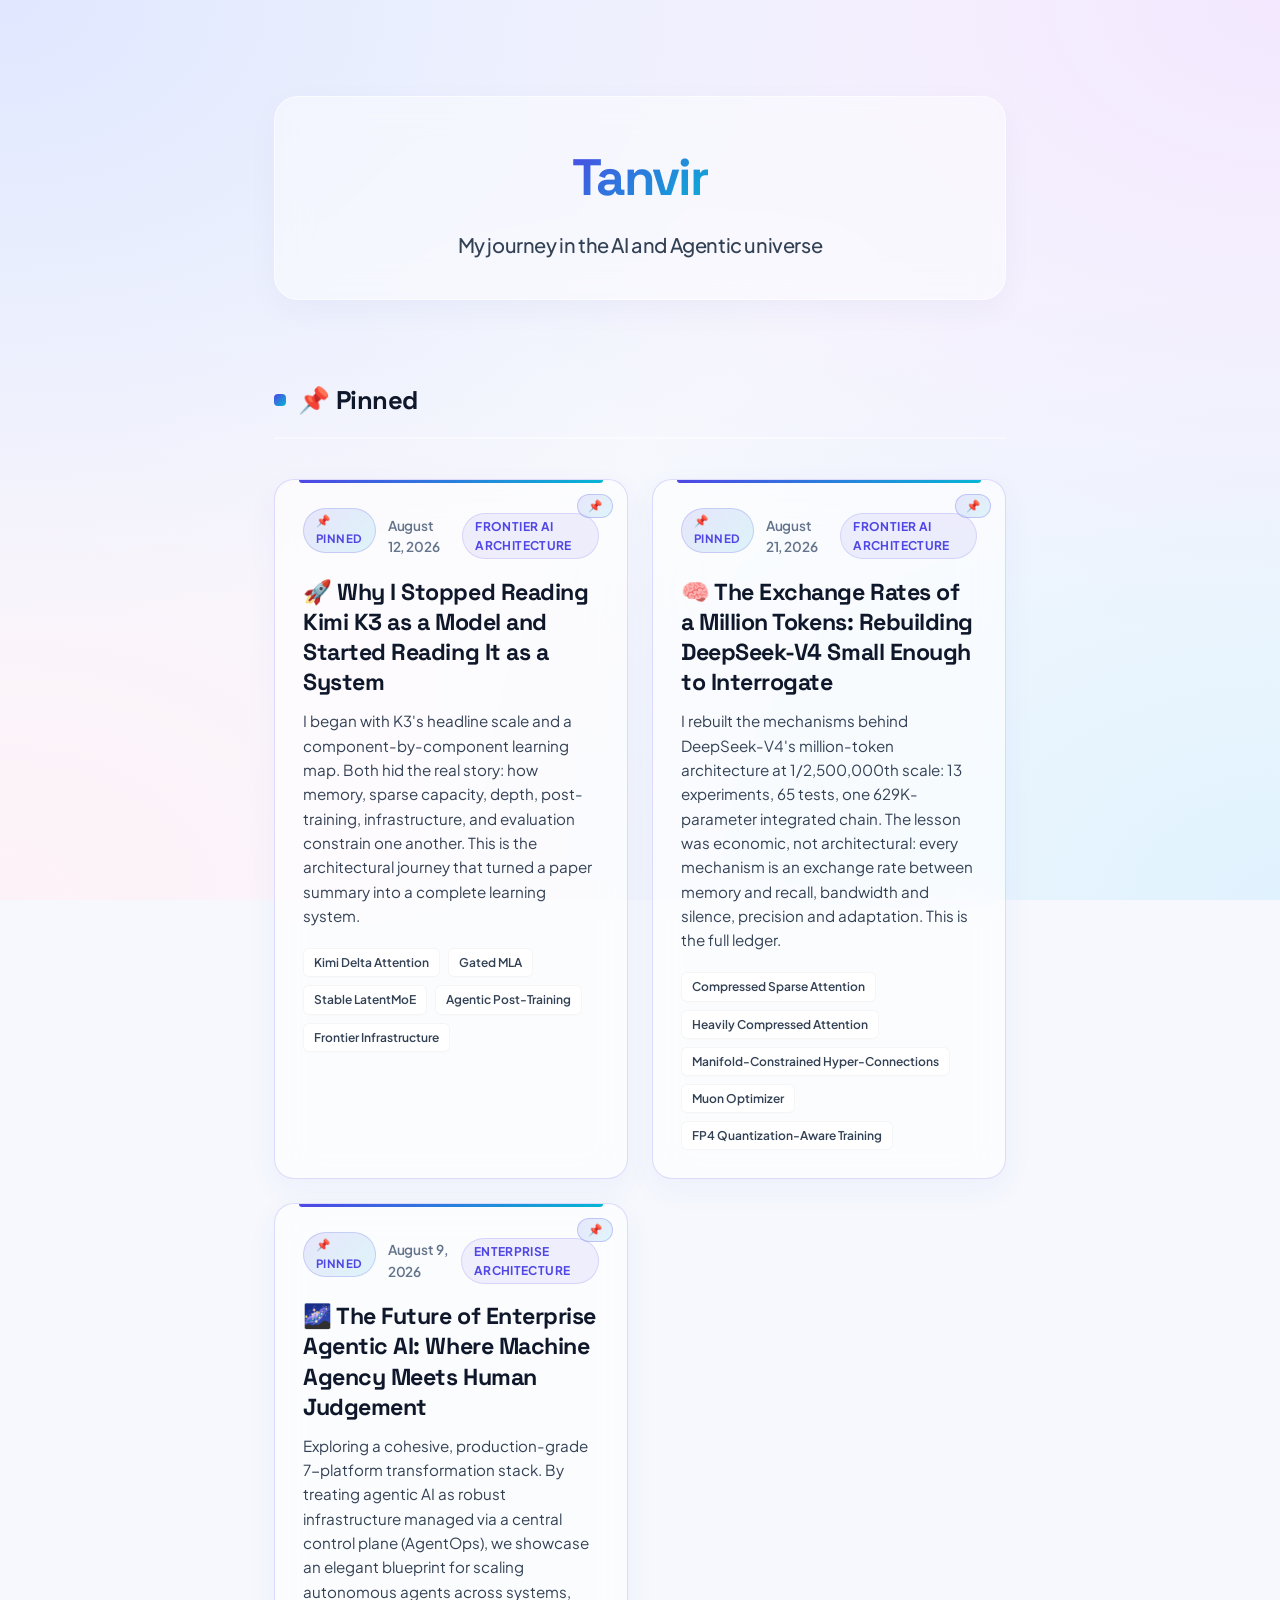
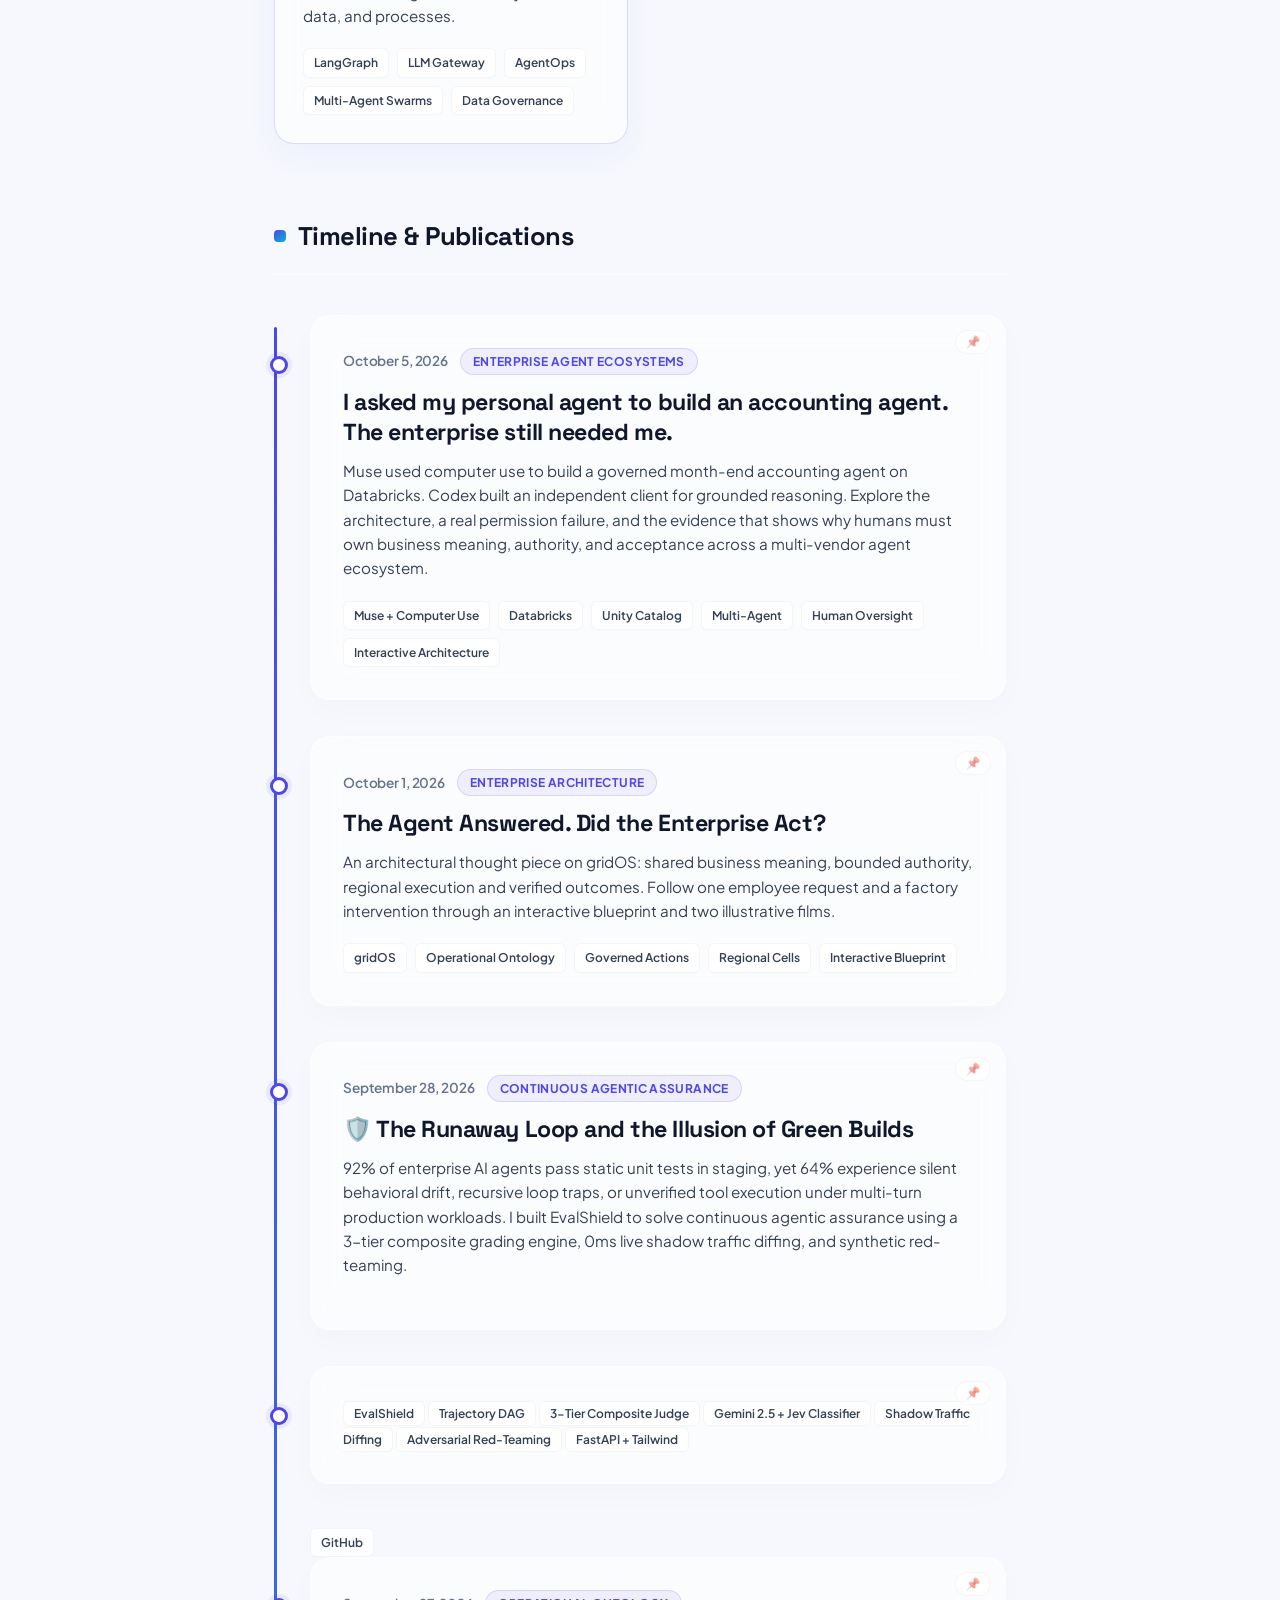
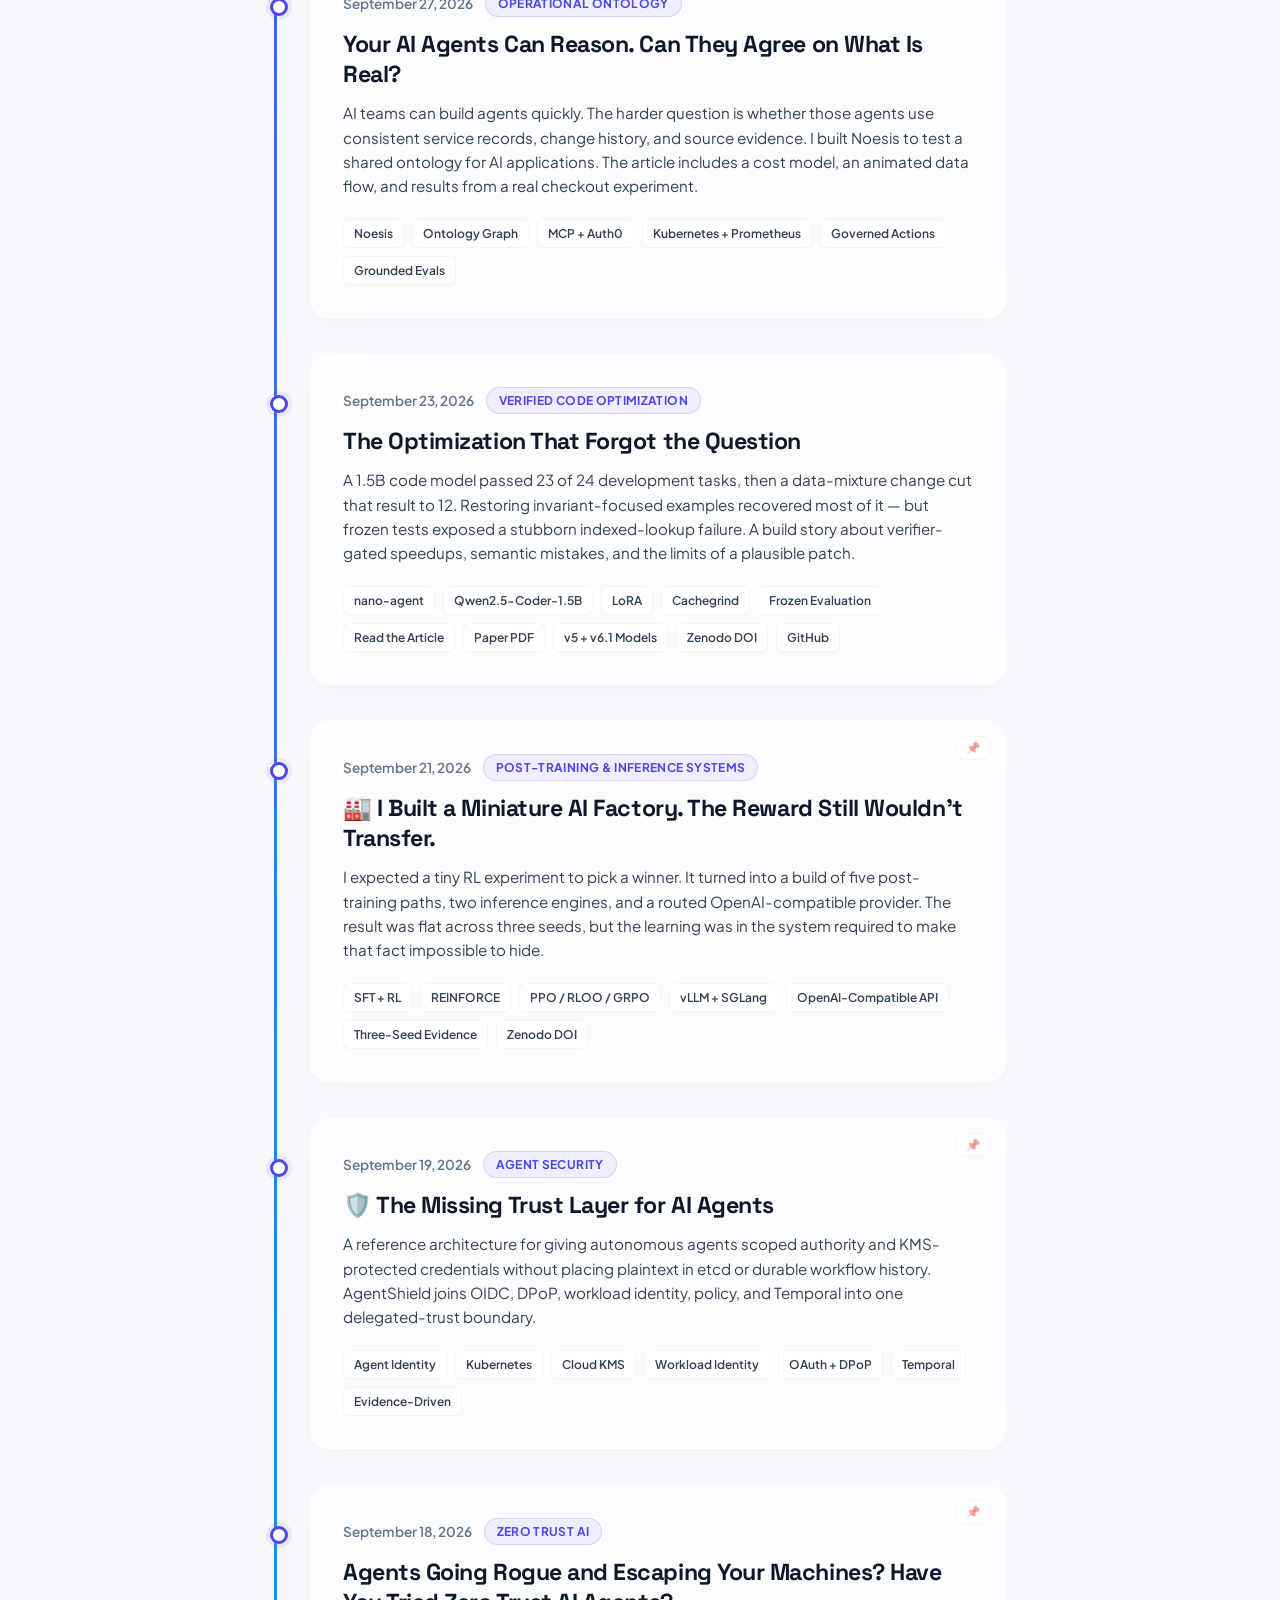
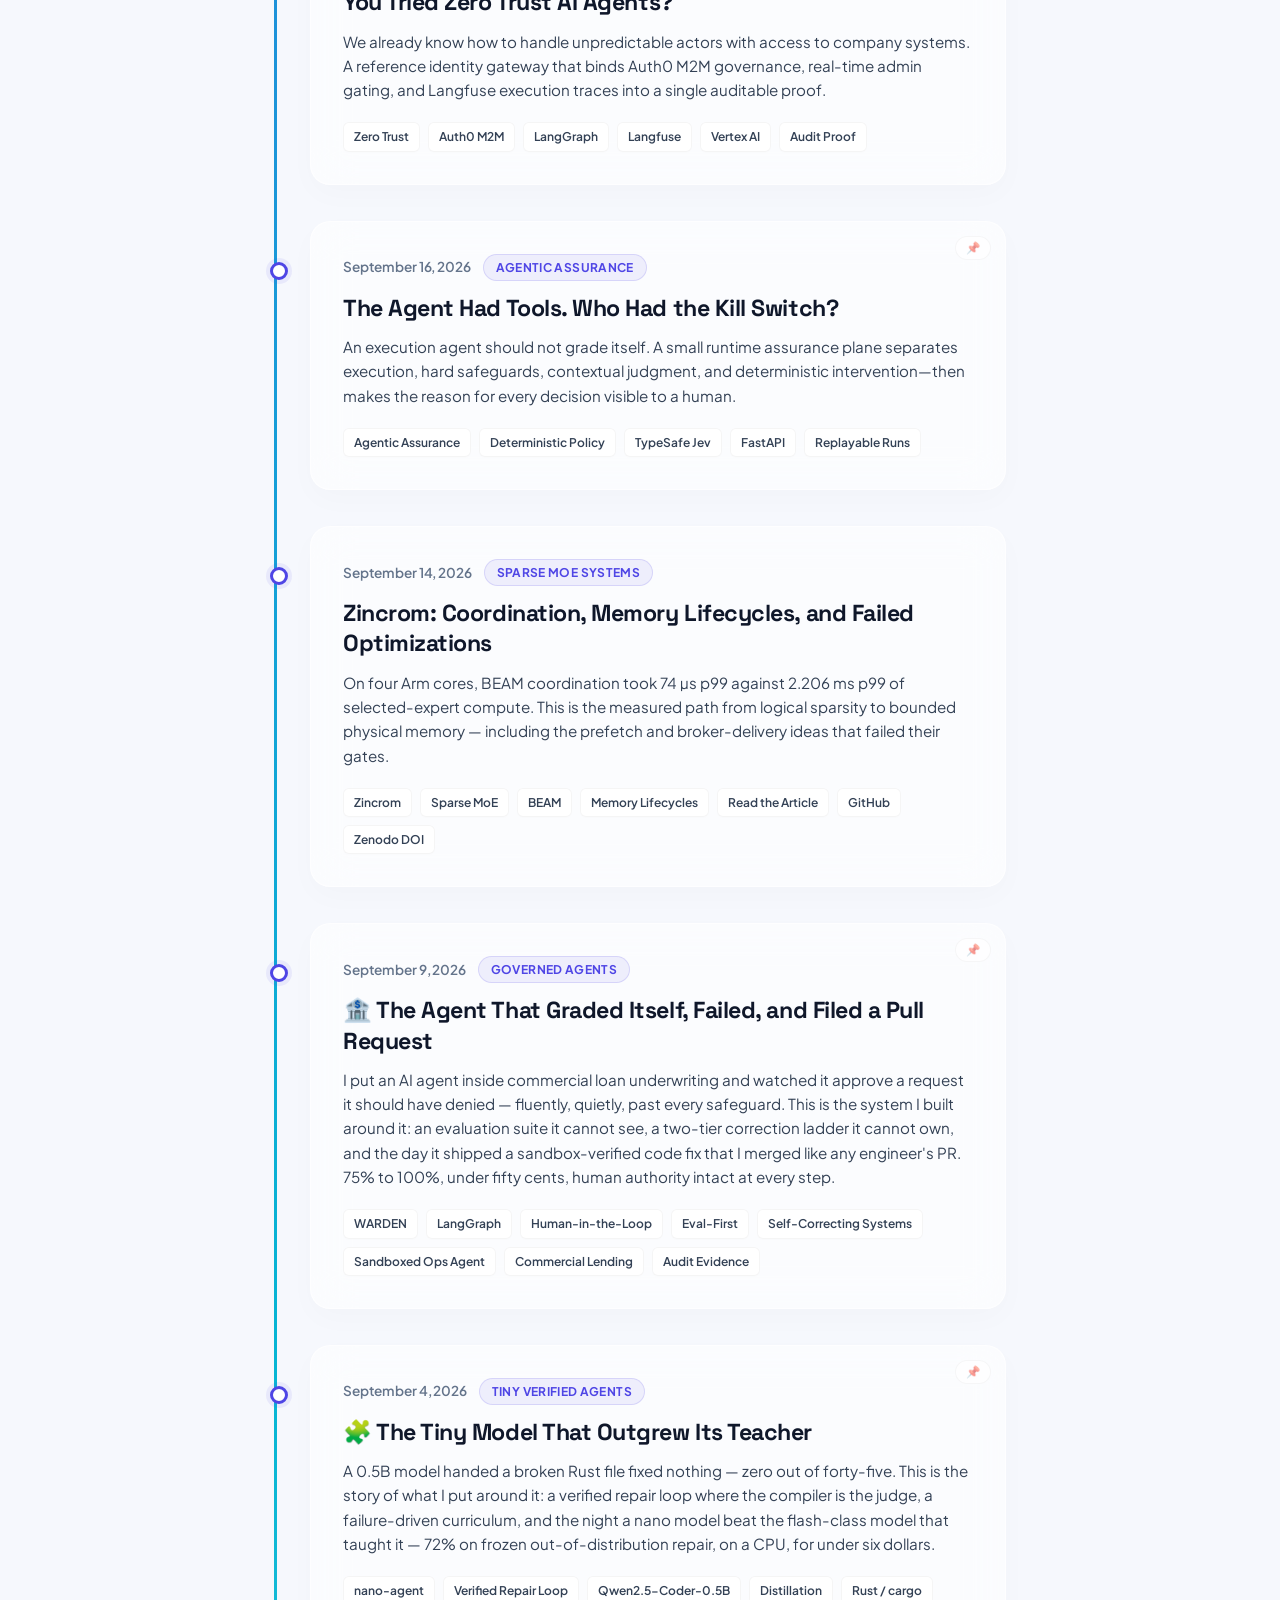
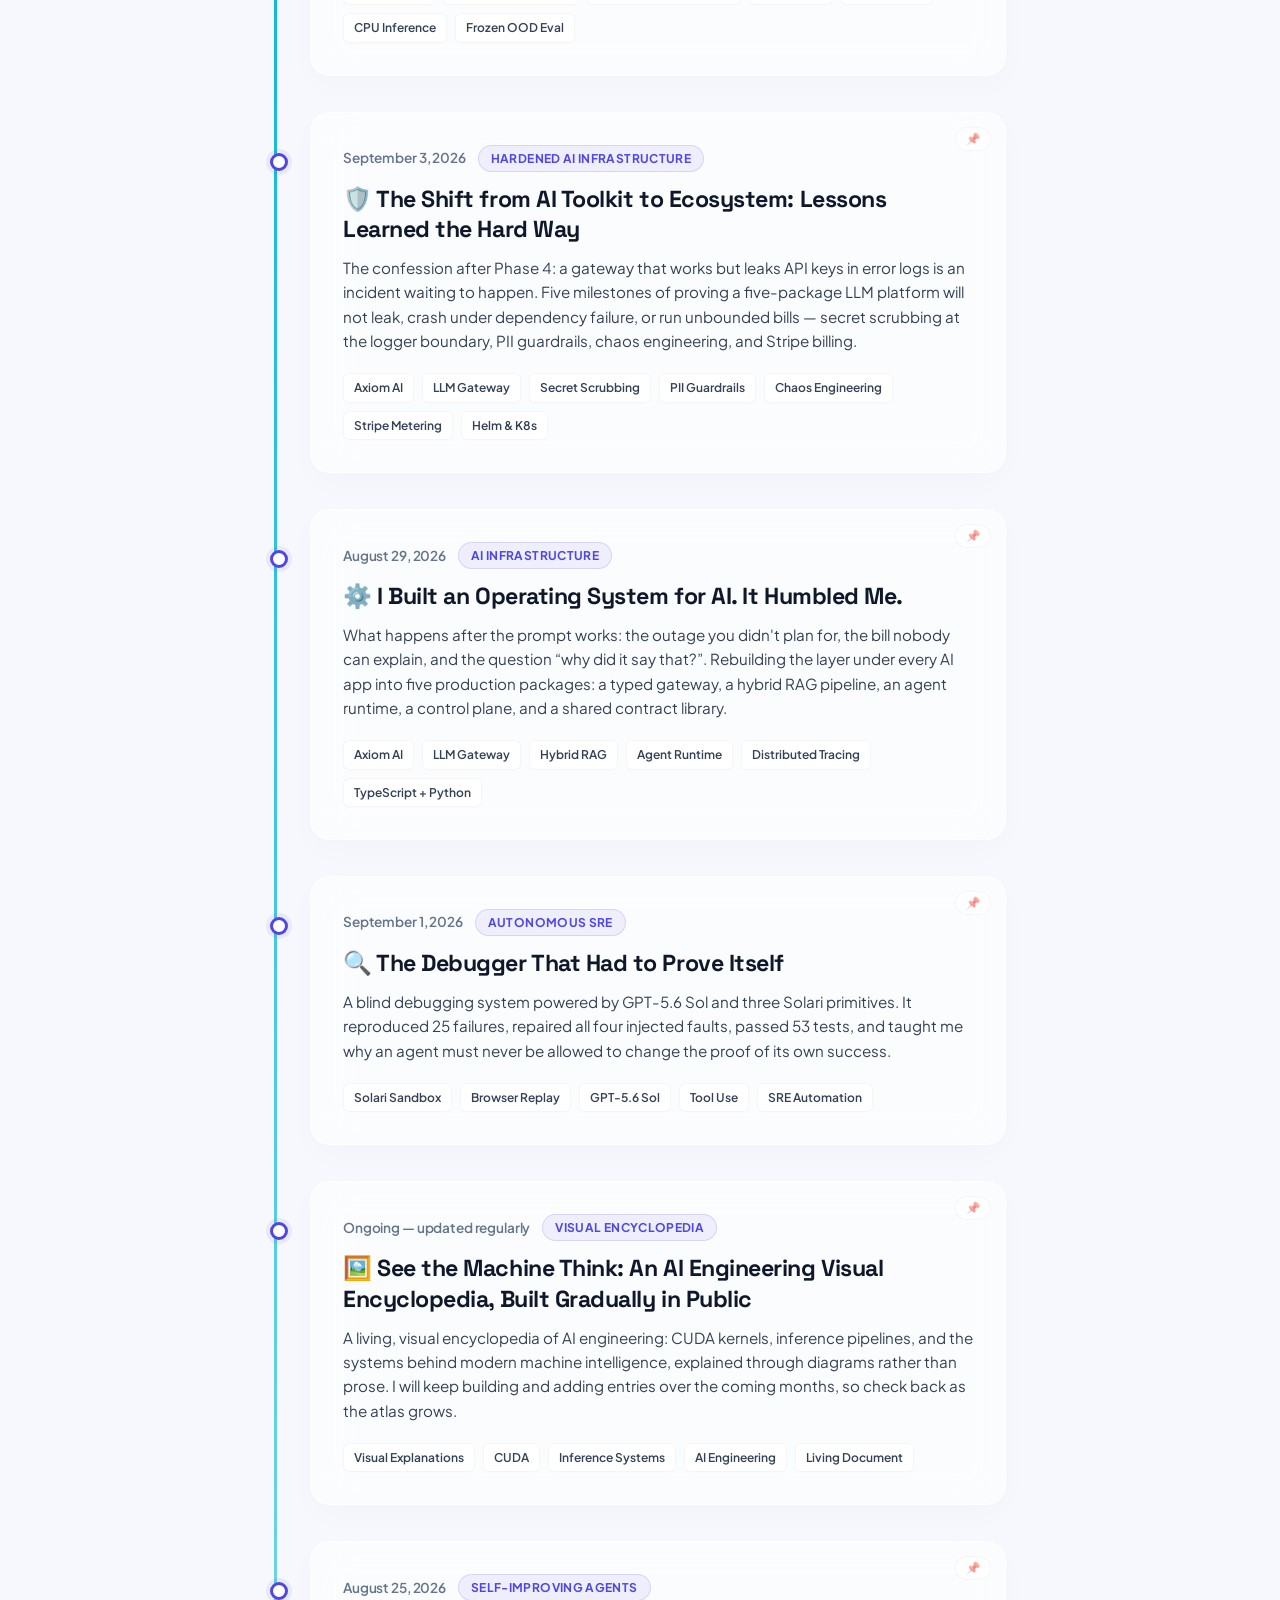
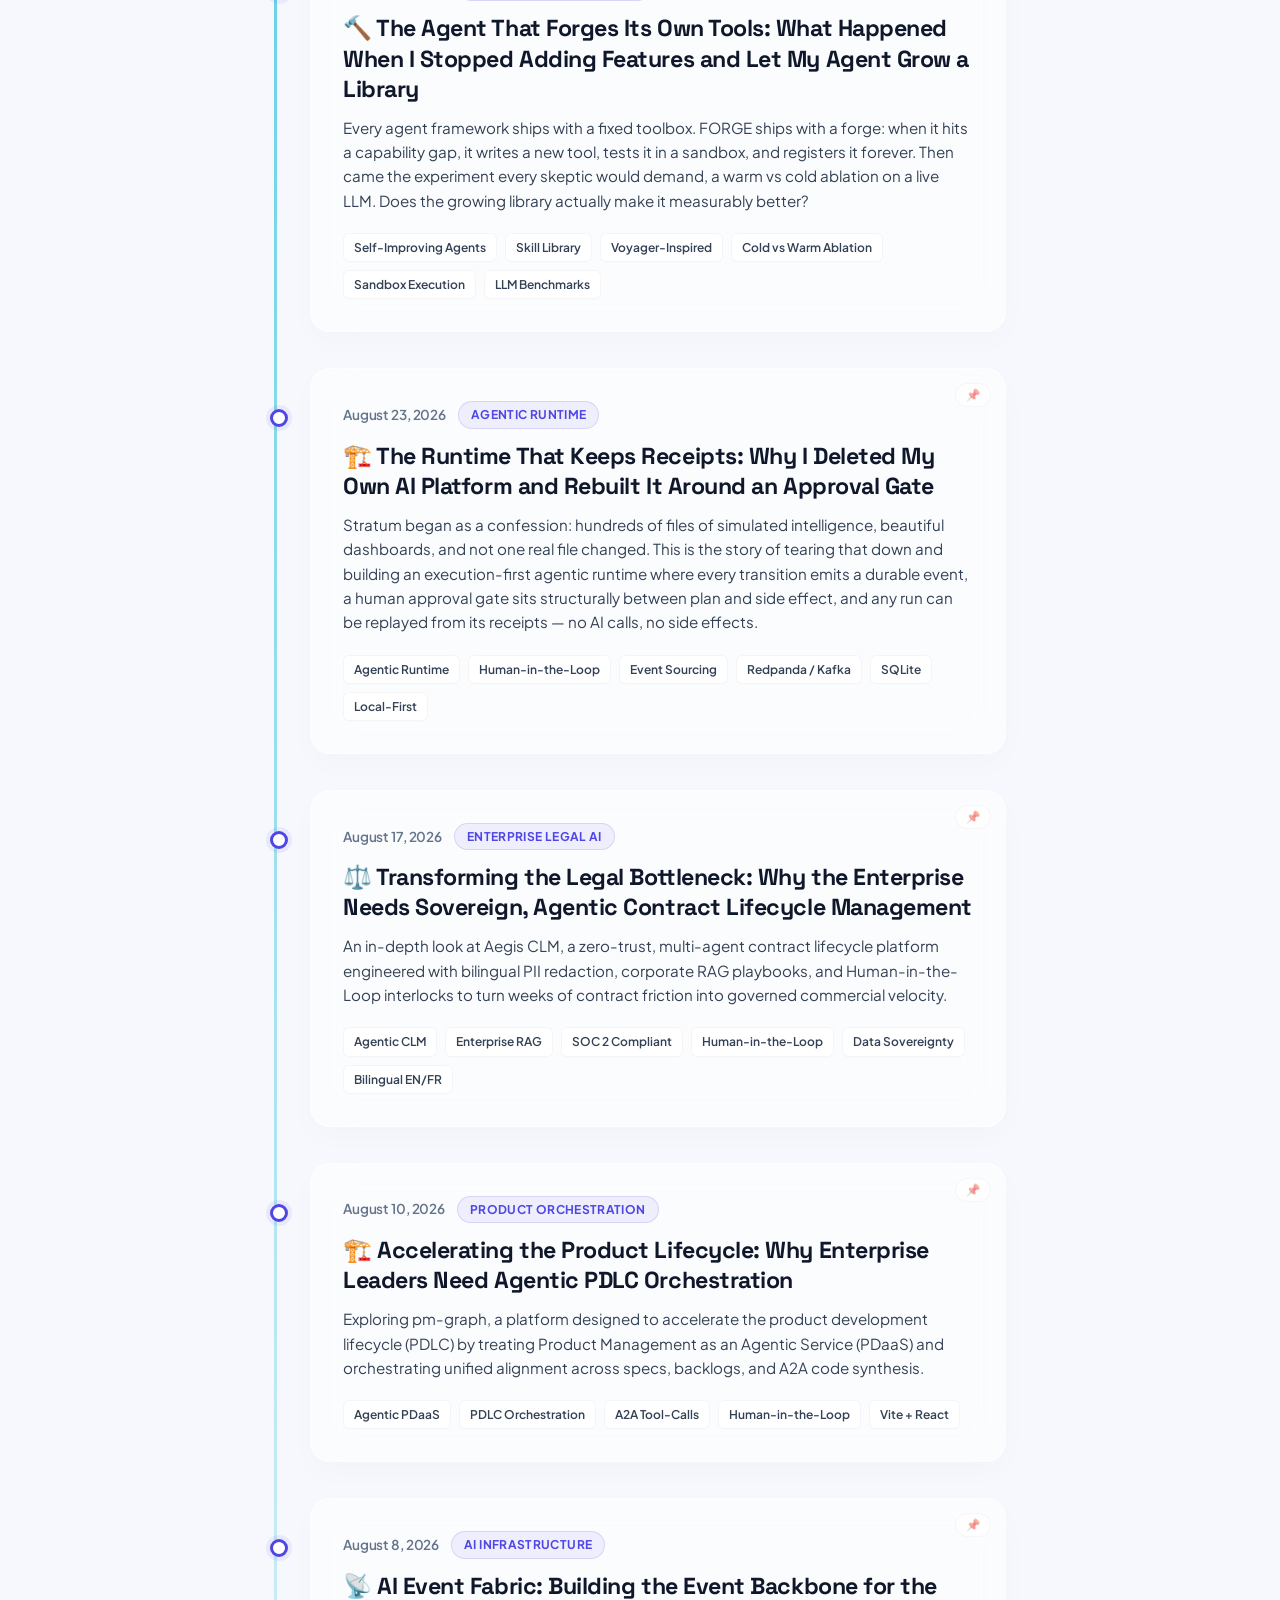
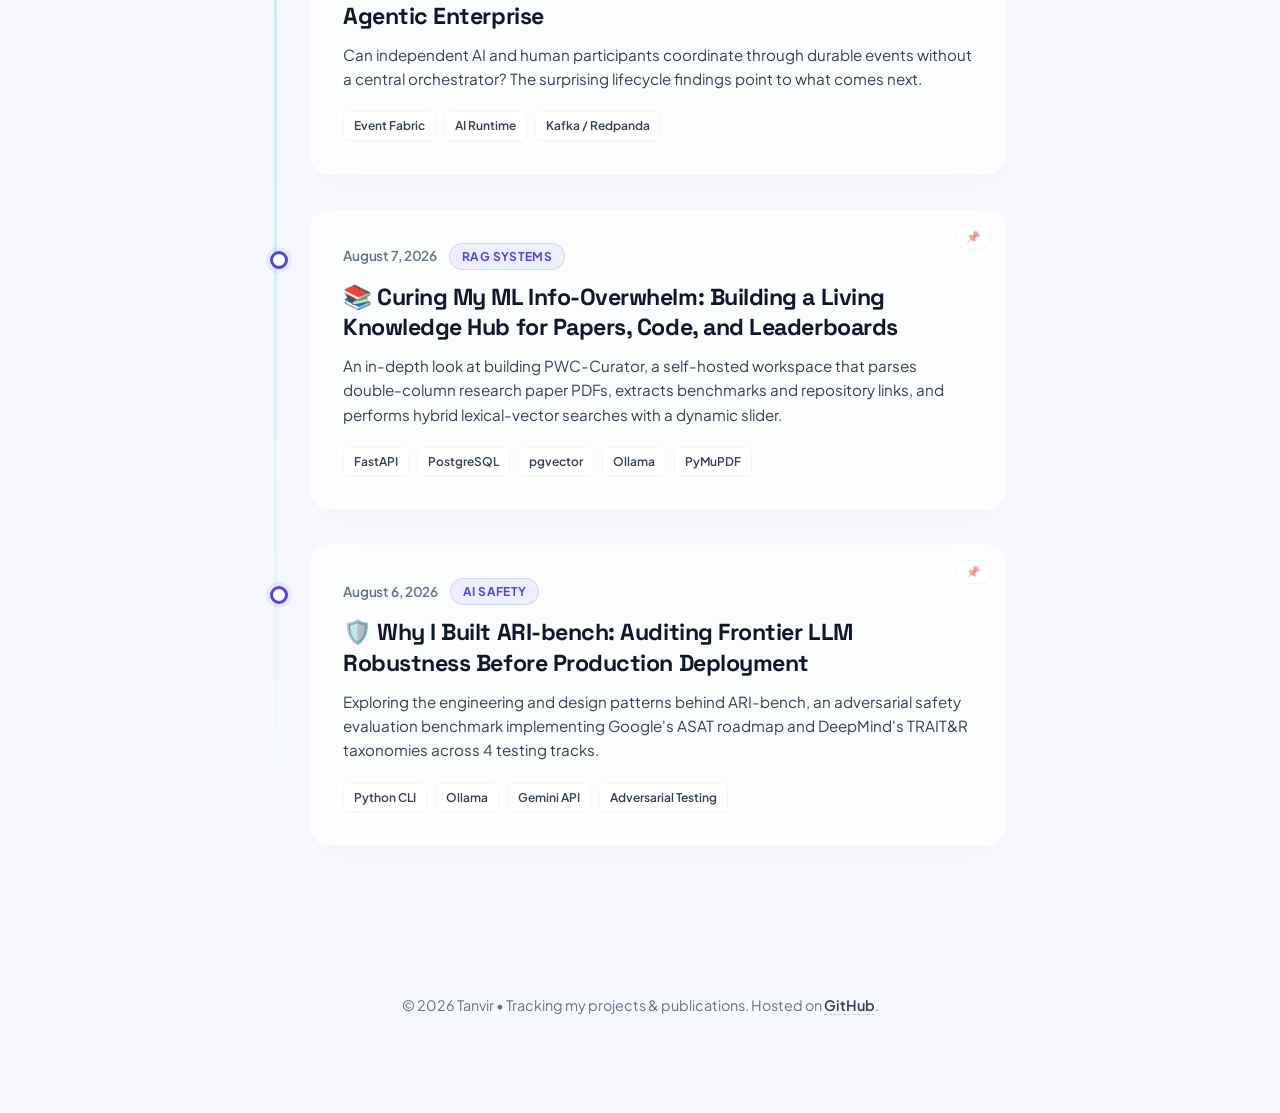
==== index.html @ 342f25b8 "Add accounting agent build story to the blog timeline" ====
<!DOCTYPE html>
<html lang="en">
<head>
    <meta charset="UTF-8">
    <meta name="viewport" content="width=device-width, initial-scale=1.0">
    <title>Tanvir | My AI & Agentic Journey</title>
    <!-- Premium Google Fonts -->
    <link rel="preconnect" href="https://fonts.googleapis.com">
    <link rel="preconnect" href="https://fonts.gstatic.com" crossorigin>
    <link href="https://fonts.googleapis.com/css2?family=Plus+Jakarta+Sans:wght@300;400;500;600;700&family=Space+Grotesk:wght@500;700&display=swap" rel="stylesheet">
    <style>
        :root {
            --bg-base: #f6f8fd;
            --bg-gradient: radial-gradient(at 0% 0%, #e0e7ff 0px, transparent 50%),
                           radial-gradient(at 100% 0%, #f3e8ff 0px, transparent 50%),
                           radial-gradient(at 100% 100%, #e0f2fe 0px, transparent 50%),
                           radial-gradient(at 0% 100%, #fdf2f8 0px, transparent 50%);
            --glass-bg: rgba(255, 255, 255, 0.7);
            --glass-card: rgba(255, 255, 255, 0.6);
            --border-glass: rgba(255, 255, 255, 0.6);
            --border-hover: rgba(99, 102, 241, 0.3);

            --text-primary: #0f172a;
            --text-secondary: #334155;
            --text-muted: #64748b;

            --accent-primary: #4f46e5; /* Indigo */
            --accent-secondary: #06b6d4; /* Cyan */
            --accent-gradient: linear-gradient(135deg, #4f46e5 0%, #06b6d4 100%);
            --badge-bg: rgba(79, 70, 229, 0.08);
            --badge-border: rgba(79, 70, 229, 0.15);
        }

        * {
            box-sizing: border-box;
            margin: 0;
            padding: 0;
        }

        body {
            background-color: var(--bg-base);
            background-image: var(--bg-gradient);
            background-attachment: fixed;
            color: var(--text-primary);
            font-family: 'Plus Jakarta Sans', sans-serif;
            min-height: 100vh;
            line-height: 1.6;
            position: relative;
        }

        .container {
            max-width: 780px;
            margin: 0 auto;
            padding: 96px 24px;
        }

        /* Profile Header */
        header {
            text-align: center;
            margin-bottom: 80px;
            padding: 40px;
            background: rgba(255, 255, 255, 0.45);
            backdrop-filter: blur(16px);
            -webkit-backdrop-filter: blur(16px);
            border-radius: 24px;
            border: 1px solid var(--border-glass);
            box-shadow: 0 10px 32px rgba(31, 38, 135, 0.04);
        }

        .profile-title {
            font-family: 'Space Grotesk', sans-serif;
            font-size: 3.2rem;
            font-weight: 700;
            letter-spacing: -0.04em;
            background: var(--accent-gradient);
            -webkit-background-clip: text;
            -webkit-text-fill-color: transparent;
            margin-bottom: 12px;
            display: inline-block;
        }

        .profile-subtitle {
            font-size: 1.25rem;
            color: var(--text-secondary);
            font-weight: 500;
            letter-spacing: -0.02em;
            max-width: 520px;
            margin: 0 auto;
            line-height: 1.4;
        }

        /* Section Title */
        .section-title {
            font-family: 'Space Grotesk', sans-serif;
            font-size: 1.6rem;
            font-weight: 700;
            color: var(--text-primary);
            margin-bottom: 40px;
            border-bottom: 2px solid rgba(255, 255, 255, 0.4);
            padding-bottom: 16px;
            letter-spacing: -0.02em;
            display: flex;
            align-items: center;
            gap: 12px;
        }

        .section-title::before {
            content: '';
            width: 12px;
            height: 12px;
            background: var(--accent-gradient);
            border-radius: 4px;
            display: inline-block;
        }

        /* Timeline Structure */
        .timeline {
            position: relative;
            padding-left: 36px;
        }

        /* Glowing Timeline Line */
        .timeline::before {
            content: '';
            position: absolute;
            top: 12px;
            left: 0;
            bottom: 12px;
            width: 3px;
            background: linear-gradient(to bottom, #4f46e5 0%, #06b6d4 50%, rgba(255,255,255,0.1) 100%);
            border-radius: 99px;
        }

        /* Frosted Glassmorphic Chronological Post Card */
        .article-card {
            background: var(--glass-card);
            backdrop-filter: blur(20px);
            -webkit-backdrop-filter: blur(20px);
            border: 1px solid var(--border-glass);
            border-radius: 20px;
            padding: 32px;
            margin-bottom: 36px;
            position: relative;
            transition: all 0.4s cubic-bezier(0.16, 1, 0.3, 1);
            text-decoration: none;
            display: block;
            box-shadow: 0 10px 30px rgba(0, 0, 0, 0.02),
                        0 1px 3px rgba(0, 0, 0, 0.01);
        }

        /* Pulsing Glowing Node Bullet on Timeline */
        .article-card::after {
            content: '';
            position: absolute;
            left: -41px;
            top: 40px;
            width: 12px;
            height: 12px;
            border-radius: 50%;
            background-color: #ffffff;
            border: 3px solid #4f46e5;
            transition: all 0.3s cubic-bezier(0.16, 1, 0.3, 1);
            box-shadow: 0 0 0 4px rgba(79, 70, 229, 0.08);
        }

        .article-card:hover {
            transform: translateY(-4px) scale(1.01);
            border-color: var(--border-hover);
            background: rgba(255, 255, 255, 0.8);
            box-shadow: 0 20px 40px rgba(79, 70, 229, 0.07),
                        0 1px 4px rgba(0, 0, 0, 0.01);
        }

        .article-card:hover::after {
            background-color: #06b6d4;
            border-color: #06b6d4;
            box-shadow: 0 0 12px rgba(6, 182, 212, 0.6);
            transform: scale(1.2);
        }

        /* Article Meta Data styling */
        .article-meta {
            display: flex;
            align-items: center;
            gap: 12px;
            font-size: 0.85rem;
            color: var(--text-muted);
            margin-bottom: 12px;
        }

        .article-date {
            font-weight: 600;
            letter-spacing: -0.01em;
        }

        .article-category {
            background-color: var(--badge-bg);
            color: var(--accent-primary);
            padding: 3px 12px;
            border-radius: 99px;
            font-size: 0.75rem;
            font-weight: 700;
            border: 1px solid var(--badge-border);
            text-transform: uppercase;
            letter-spacing: 0.03em;
        }

        .article-title {
            font-family: 'Space Grotesk', sans-serif;
            font-size: 1.45rem;
            font-weight: 700;
            color: var(--text-primary);
            margin-bottom: 12px;
            line-height: 1.3;
            letter-spacing: -0.02em;
            transition: color 0.3s ease;
        }

        .article-card:hover .article-title {
            color: var(--accent-primary);
        }

        .article-title a {
            color: inherit;
            text-decoration: none;
        }

        .article-desc {
            font-size: 0.95rem;
            color: var(--text-secondary);
            line-height: 1.6;
            margin-bottom: 20px;
        }

        /* Aesthetic Minimal Tag Badges */
        .tech-tags {
            display: flex;
            flex-wrap: wrap;
            gap: 8px;
        }

        .tech-tag {
            background: rgba(255, 255, 255, 0.8);
            border: 1px solid rgba(0, 0, 0, 0.04);
            padding: 4px 10px;
            border-radius: 6px;
            font-size: 0.75rem;
            color: var(--text-secondary);
            font-weight: 600;
            box-shadow: 0 1px 2px rgba(0,0,0,0.01);
            transition: all 0.2s ease;
        }

        .article-card:hover .tech-tag {
            background: #ffffff;
            border-color: rgba(99, 102, 241, 0.1);
            color: var(--accent-primary);
        }

        a.tech-tag {
            text-decoration: none;
        }

        /* Pinned Posts Section */
        .pinned-section {
            margin-bottom: 72px;
        }

        .pinned-grid {
            display: grid;
            grid-template-columns: 1fr;
            gap: 24px;
        }

        @media (min-width: 640px) {
            .pinned-grid {
                grid-template-columns: 1fr 1fr;
            }
        }

        .pinned-card {
            background: var(--glass-card);
            backdrop-filter: blur(20px);
            -webkit-backdrop-filter: blur(20px);
            border: 1px solid rgba(79, 70, 229, 0.18);
            border-radius: 20px;
            padding: 28px;
            position: relative;
            transition: all 0.4s cubic-bezier(0.16, 1, 0.3, 1);
            text-decoration: none;
            display: block;
            box-shadow: 0 10px 30px rgba(79, 70, 229, 0.05),
                        0 1px 3px rgba(0, 0, 0, 0.01);
        }

        .pinned-card::before {
            content: '';
            position: absolute;
            top: 0;
            left: 24px;
            right: 24px;
            height: 3px;
            background: var(--accent-gradient);
            border-radius: 0 0 4px 4px;
        }

        .pinned-card:hover {
            transform: translateY(-4px) scale(1.01);
            border-color: var(--border-hover);
            background: rgba(255, 255, 255, 0.8);
            box-shadow: 0 20px 40px rgba(79, 70, 229, 0.09),
                        0 1px 4px rgba(0, 0, 0, 0.01);
        }

        .pinned-badge {
            display: inline-flex;
            align-items: center;
            gap: 6px;
            background: linear-gradient(135deg, rgba(79, 70, 229, 0.12), rgba(6, 182, 212, 0.12));
            color: var(--accent-primary);
            padding: 3px 12px;
            border-radius: 99px;
            font-size: 0.72rem;
            font-weight: 700;
            border: 1px solid rgba(79, 70, 229, 0.2);
            text-transform: uppercase;
            letter-spacing: 0.04em;
            margin-bottom: 12px;
        }

        /* Pin/Unpin Button */
        .pin-toggle {
            position: absolute;
            top: 14px;
            right: 14px;
            z-index: 2;
            display: inline-flex;
            align-items: center;
            gap: 5px;
            background: rgba(255, 255, 255, 0.85);
            border: 1px solid rgba(0, 0, 0, 0.06);
            border-radius: 99px;
            padding: 4px 10px;
            font-size: 0.72rem;
            font-weight: 700;
            color: var(--text-muted);
            cursor: pointer;
            opacity: 0.55;
            transition: all 0.2s ease;
            backdrop-filter: blur(8px);
            -webkit-backdrop-filter: blur(8px);
        }

        .pin-toggle:hover {
            opacity: 1;
            border-color: rgba(79, 70, 229, 0.4);
            color: var(--accent-primary);
            box-shadow: 0 4px 12px rgba(79, 70, 229, 0.15);
        }

        .pin-toggle.is-pinned {
            opacity: 1;
            background: linear-gradient(135deg, rgba(79, 70, 229, 0.12), rgba(6, 182, 212, 0.12));
            border-color: rgba(79, 70, 229, 0.25);
            color: var(--accent-primary);
        }

        footer {
            margin-top: 112px;
            text-align: center;
            font-size: 0.9rem;
            color: var(--text-muted);
            border-top: 1px solid rgba(255, 255, 255, 0.4);
            padding-top: 36px;
        }

        footer a {
            color: var(--text-secondary);
            text-decoration: none;
            font-weight: 600;
            border-bottom: 1.5px dashed rgba(79, 70, 229, 0.3);
            transition: all 0.2s ease;
        }

        footer a:hover {
            color: var(--accent-primary);
            border-bottom-color: var(--accent-primary);
        }
    </style>
</head>
<body>

    <div class="container">
        <!-- Header Panel -->
        <header>
            <h1 class="profile-title">Tanvir</h1>
            <p class="profile-subtitle">My journey in the AI and Agentic universe</p>
        </header>

        <!-- Chronological Timeline -->
        <main>
            <!-- Pinned Posts (populated by script from .pinned cards below) -->
            <section class="pinned-section" id="pinned-section" hidden>
                <h2 class="section-title">&#128204; Pinned</h2>
                <div class="pinned-grid" id="pinned-grid"></div>
            </section>

            <h2 class="section-title">Timeline & Publications</h2>

            <div class="timeline">
                <a href="/AI-Staff-Accountant/blog/" class="article-card" id="ai-staff-accountant">
                    <div class="article-meta">
                        <span class="article-date">October 5, 2026</span>
                        <span class="article-category">Enterprise Agent Ecosystems</span>
                    </div>
                    <h3 class="article-title">I asked my personal agent to build an accounting agent. The enterprise still needed me.</h3>
                    <p class="article-desc">Muse used computer use to build a governed month-end accounting agent on Databricks. Codex built an independent client for grounded reasoning. Explore the architecture, a real permission failure, and the evidence that shows why humans must own business meaning, authority, and acceptance across a multi-vendor agent ecosystem.</p>
                    <div class="tech-tags">
                        <span class="tech-tag">Muse + Computer Use</span>
                        <span class="tech-tag">Databricks</span>
                        <span class="tech-tag">Unity Catalog</span>
                        <span class="tech-tag">Multi-Agent</span>
                        <span class="tech-tag">Human Oversight</span>
                        <span class="tech-tag">Interactive Architecture</span>
                    </div>
                </a>

                <a href="gridos/" class="article-card" id="gridos-enterprise-architecture">
                    <div class="article-meta"><span class="article-date">October 1, 2026</span><span class="article-category">Enterprise Architecture</span></div>
                    <h3 class="article-title">The Agent Answered. Did the Enterprise Act?</h3>
                    <p class="article-desc">An architectural thought piece on gridOS: shared business meaning, bounded authority, regional execution and verified outcomes. Follow one employee request and a factory intervention through an interactive blueprint and two illustrative films.</p>
                    <div class="tech-tags"><span class="tech-tag">gridOS</span><span class="tech-tag">Operational Ontology</span><span class="tech-tag">Governed Actions</span><span class="tech-tag">Regional Cells</span><span class="tech-tag">Interactive Blueprint</span></div>
                </a>

                <!-- Project: EvalShield Continuous Agentic Evaluation -->
                <a href="evalshield/" class="article-card" id="evalshield-continuous-assurance">
                    <div class="article-meta">
                        <span class="article-date">September 28, 2026</span>
                        <span class="article-category">Continuous Agentic Assurance</span>
                    </div>
                    <h3 class="article-title">&#128737;&#65039; The Runaway Loop and the Illusion of Green Builds</h3>
                    <p class="article-desc">92% of enterprise AI agents pass static unit tests in staging, yet 64% experience silent behavioral drift, recursive loop traps, or unverified tool execution under multi-turn production workloads. I built EvalShield to solve continuous agentic assurance using a 3-tier composite grading engine, 0ms live shadow traffic diffing, and synthetic red-teaming.</p>
                    <div class="tech-tags">
                        <span class="tech-tag">EvalShield</span>
                        <span class="tech-tag">Trajectory DAG</span>
                        <span class="tech-tag">3-Tier Composite Judge</span>
                        <span class="tech-tag">Gemini 2.5 + Jev Classifier</span>
                        <span class="tech-tag">Shadow Traffic Diffing</span>
                        <span class="tech-tag">Adversarial Red-Teaming</span>
                        <span class="tech-tag">FastAPI + Tailwind</span>
                        <a href="https://github.com/mailtotanvir/EvalShield" class="tech-tag">GitHub</a>
                    </div>
                </a>

                <!-- Project: Noesis ontology runtime -->
                <a href="noesis/" class="article-card" id="noesis-ontology-runtime">
                    <div class="article-meta">
                        <span class="article-date">September 27, 2026</span>
                        <span class="article-category">Operational Ontology</span>
                    </div>
                    <h3 class="article-title">Your AI Agents Can Reason. Can They Agree on What Is Real?</h3>
                    <p class="article-desc">AI teams can build agents quickly. The harder question is whether those agents use consistent service records, change history, and source evidence. I built Noesis to test a shared ontology for AI applications. The article includes a cost model, an animated data flow, and results from a real checkout experiment.</p>
                    <div class="tech-tags">
                        <span class="tech-tag">Noesis</span>
                        <span class="tech-tag">Ontology Graph</span>
                        <span class="tech-tag">MCP + Auth0</span>
                        <span class="tech-tag">Kubernetes + Prometheus</span>
                        <span class="tech-tag">Governed Actions</span>
                        <span class="tech-tag">Grounded Evals</span>
                    </div>
                </a>

                <!-- Project: nano-agent - code-speed 1.5B -->
                <article class="article-card" id="nano-agent-code-speed-1p5b">
                    <div class="article-meta">
                        <span class="article-date">September 23, 2026</span>
                        <span class="article-category">Verified Code Optimization</span>
                    </div>
                    <h3 class="article-title"><a href="https://mailtotanvir.github.io/nano-agent/code-speedup-blog.html">The Optimization That Forgot the Question</a></h3>
                    <p class="article-desc">A 1.5B code model passed 23 of 24 development tasks, then a data-mixture change cut that result to 12. Restoring invariant-focused examples recovered most of it &mdash; but frozen tests exposed a stubborn indexed-lookup failure. A build story about verifier-gated speedups, semantic mistakes, and the limits of a plausible patch.</p>
                    <div class="tech-tags">
                        <span class="tech-tag">nano-agent</span>
                        <span class="tech-tag">Qwen2.5-Coder-1.5B</span>
                        <span class="tech-tag">LoRA</span>
                        <span class="tech-tag">Cachegrind</span>
                        <span class="tech-tag">Frozen Evaluation</span>
                        <a href="https://mailtotanvir.github.io/nano-agent/code-speedup-blog.html" class="tech-tag">Read the Article</a>
                        <a href="https://mailtotanvir.github.io/nano-agent/paper/code-speedup-paper.pdf" class="tech-tag">Paper PDF</a>
                        <a href="https://huggingface.co/mailtotanvir/nano-agent-code-speed-1.5b" class="tech-tag">v5 + v6.1 Models</a>
                        <a href="https://zenodo.org/records/22922767" class="tech-tag">Zenodo DOI</a>
                        <a href="https://github.com/mailtotanvir/nano-agent" class="tech-tag">GitHub</a>
                    </div>
                </article>

                <!-- Project: Mini AI Stack -->
                <a href="https://mailtotanvir.github.io/Nano-RL-Inference/blog/blog.html" class="article-card">
                    <div class="article-meta">
                        <span class="article-date">September 21, 2026</span>
                        <span class="article-category">Post-Training &amp; Inference Systems</span>
                    </div>
                    <h3 class="article-title">&#127981; I Built a Miniature AI Factory. The Reward Still Wouldn't Transfer.</h3>
                    <p class="article-desc">I expected a tiny RL experiment to pick a winner. It turned into a build of five post-training paths, two inference engines, and a routed OpenAI-compatible provider. The result was flat across three seeds, but the learning was in the system required to make that fact impossible to hide.</p>
                    <div class="tech-tags">
                        <span class="tech-tag">SFT + RL</span>
                        <span class="tech-tag">REINFORCE</span>
                        <span class="tech-tag">PPO / RLOO / GRPO</span>
                        <span class="tech-tag">vLLM + SGLang</span>
                        <span class="tech-tag">OpenAI-Compatible API</span>
                        <span class="tech-tag">Three-Seed Evidence</span>
                        <span class="tech-tag">Zenodo DOI</span>
                    </div>
                </a>

                <!-- Project: AgentShield -->
                <a href="https://mailtotanvir.github.io/Agent-Shield/BLOG_POST.html" class="article-card">
                    <div class="article-meta">
                        <span class="article-date">September 19, 2026</span>
                        <span class="article-category">Agent Security</span>
                    </div>
                    <h3 class="article-title">&#128737;&#65039; The Missing Trust Layer for AI Agents</h3>
                    <p class="article-desc">A reference architecture for giving autonomous agents scoped authority and KMS-protected credentials without placing plaintext in etcd or durable workflow history. AgentShield joins OIDC, DPoP, workload identity, policy, and Temporal into one delegated-trust boundary.</p>
                    <div class="tech-tags">
                        <span class="tech-tag">Agent Identity</span>
                        <span class="tech-tag">Kubernetes</span>
                        <span class="tech-tag">Cloud KMS</span>
                        <span class="tech-tag">Workload Identity</span>
                        <span class="tech-tag">OAuth + DPoP</span>
                        <span class="tech-tag">Temporal</span>
                        <span class="tech-tag">Evidence-Driven</span>
                    </div>
                </a>

                <!-- Project: Agent Identity Gateway -->
                <a href="https://mailtotanvir.github.io/Agent-Identity/BLOG_POST.html" class="article-card">
                    <div class="article-meta">
                        <span class="article-date">September 18, 2026</span>
                        <span class="article-category">Zero Trust AI</span>
                    </div>
                    <h3 class="article-title">Agents Going Rogue and Escaping Your Machines? Have You Tried Zero Trust AI Agents?</h3>
                    <p class="article-desc">We already know how to handle unpredictable actors with access to company systems. A reference identity gateway that binds Auth0 M2M governance, real-time admin gating, and Langfuse execution traces into a single auditable proof.</p>
                    <div class="tech-tags">
                        <span class="tech-tag">Zero Trust</span>
                        <span class="tech-tag">Auth0 M2M</span>
                        <span class="tech-tag">LangGraph</span>
                        <span class="tech-tag">Langfuse</span>
                        <span class="tech-tag">Vertex AI</span>
                        <span class="tech-tag">Audit Proof</span>
                    </div>
                </a>

                <!-- Project: Agent Assurance Plane -->
                <a href="https://mailtotanvir.github.io/Agent-Assurance-Plane/BLOG_POST.html" class="article-card">
                    <div class="article-meta">
                        <span class="article-date">September 16, 2026</span>
                        <span class="article-category">Agentic Assurance</span>
                    </div>
                    <h3 class="article-title">The Agent Had Tools. Who Had the Kill Switch?</h3>
                    <p class="article-desc">An execution agent should not grade itself. A small runtime assurance plane separates execution, hard safeguards, contextual judgment, and deterministic intervention—then makes the reason for every decision visible to a human.</p>
                    <div class="tech-tags">
                        <span class="tech-tag">Agentic Assurance</span>
                        <span class="tech-tag">Deterministic Policy</span>
                        <span class="tech-tag">TypeSafe Jev</span>
                        <span class="tech-tag">FastAPI</span>
                        <span class="tech-tag">Replayable Runs</span>
                    </div>
                </a>

                <!-- Project: Zincrom -->
                <article class="article-card">
                    <div class="article-meta">
                        <span class="article-date">September 14, 2026</span>
                        <span class="article-category">Sparse MoE Systems</span>
                    </div>
                    <h3 class="article-title"><a href="https://mailtotanvir.github.io/zincrom/docs/publication/blog/">Zincrom: Coordination, Memory Lifecycles, and Failed Optimizations</a></h3>
                    <p class="article-desc">On four Arm cores, BEAM coordination took 74 &micro;s p99 against 2.206 ms p99 of selected-expert compute. This is the measured path from logical sparsity to bounded physical memory &mdash; including the prefetch and broker-delivery ideas that failed their gates.</p>
                    <div class="tech-tags">
                        <span class="tech-tag">Zincrom</span>
                        <span class="tech-tag">Sparse MoE</span>
                        <span class="tech-tag">BEAM</span>
                        <span class="tech-tag">Memory Lifecycles</span>
                        <a href="https://mailtotanvir.github.io/zincrom/docs/publication/blog/" class="tech-tag">Read the Article</a>
                        <a href="https://github.com/mailtotanvir/zincrom" class="tech-tag">GitHub</a>
                        <a href="https://doi.org/10.5281/zenodo.22741249" class="tech-tag">Zenodo DOI</a>
                    </div>
                </article>

                <!-- Project: WARDEN - governed self-correcting agent -->
                <a href="https://mailtotanvir.github.io/warden/blog/blog.html" class="article-card">
                    <div class="article-meta">
                        <span class="article-date">September 9, 2026</span>
                        <span class="article-category">Governed Agents</span>
                    </div>
                    <h3 class="article-title">&#127974; The Agent That Graded Itself, Failed, and Filed a Pull Request</h3>
                    <p class="article-desc">I put an AI agent inside commercial loan underwriting and watched it approve a request it should have denied &mdash; fluently, quietly, past every safeguard. This is the system I built around it: an evaluation suite it cannot see, a two-tier correction ladder it cannot own, and the day it shipped a sandbox-verified code fix that I merged like any engineer's PR. 75% to 100%, under fifty cents, human authority intact at every step.</p>
                    <div class="tech-tags">
                        <span class="tech-tag">WARDEN</span>
                        <span class="tech-tag">LangGraph</span>
                        <span class="tech-tag">Human-in-the-Loop</span>
                        <span class="tech-tag">Eval-First</span>
                        <span class="tech-tag">Self-Correcting Systems</span>
                        <span class="tech-tag">Sandboxed Ops Agent</span>
                        <span class="tech-tag">Commercial Lending</span>
                        <span class="tech-tag">Audit Evidence</span>
                    </div>
                </a>

                <!-- Project: nano-agent - rust-repair -->
                <a href="https://mailtotanvir.github.io/nano-agent/blog.html" class="article-card">
                    <div class="article-meta">
                        <span class="article-date">September 4, 2026</span>
                        <span class="article-category">Tiny Verified Agents</span>
                    </div>
                    <h3 class="article-title">&#129513; The Tiny Model That Outgrew Its Teacher</h3>
                    <p class="article-desc">A 0.5B model handed a broken Rust file fixed nothing &mdash; zero out of forty-five. This is the story of what I put around it: a verified repair loop where the compiler is the judge, a failure-driven curriculum, and the night a nano model beat the flash-class model that taught it &mdash; 72% on frozen out-of-distribution repair, on a CPU, for under six dollars.</p>
                    <div class="tech-tags">
                        <span class="tech-tag">nano-agent</span>
                        <span class="tech-tag">Verified Repair Loop</span>
                        <span class="tech-tag">Qwen2.5-Coder-0.5B</span>
                        <span class="tech-tag">Distillation</span>
                        <span class="tech-tag">Rust / cargo</span>
                        <span class="tech-tag">CPU Inference</span>
                        <span class="tech-tag">Frozen OOD Eval</span>
                    </div>
                </a>

                <!-- Project: Axiom AI - Phase 5 Hardening -->
                <a href="/axiom-ai/blog/axiom-ai-phase5-hardening.html" class="article-card">
                    <div class="article-meta">
                        <span class="article-date">September 3, 2026</span>
                        <span class="article-category">Hardened AI Infrastructure</span>
                    </div>
                    <h3 class="article-title">&#128737;&#65039; The Shift from AI Toolkit to Ecosystem: Lessons Learned the Hard Way</h3>
                    <p class="article-desc">The confession after Phase 4: a gateway that works but leaks API keys in error logs is an incident waiting to happen. Five milestones of proving a five-package LLM platform will not leak, crash under dependency failure, or run unbounded bills &mdash; secret scrubbing at the logger boundary, PII guardrails, chaos engineering, and Stripe billing.</p>
                    <div class="tech-tags">
                        <span class="tech-tag">Axiom AI</span>
                        <span class="tech-tag">LLM Gateway</span>
                        <span class="tech-tag">Secret Scrubbing</span>
                        <span class="tech-tag">PII Guardrails</span>
                        <span class="tech-tag">Chaos Engineering</span>
                        <span class="tech-tag">Stripe Metering</span>
                        <span class="tech-tag">Helm &amp; K8s</span>
                    </div>
                </a>

                <!-- Project: Axiom AI - Build Log -->
                <a href="/axiom-ai/blog/axiom-ai-build-log.html" class="article-card">
                    <div class="article-meta">
                        <span class="article-date">August 29, 2026</span>
                        <span class="article-category">AI Infrastructure</span>
                    </div>
                    <h3 class="article-title">&#9881;&#65039; I Built an Operating System for AI. It Humbled Me.</h3>
                    <p class="article-desc">What happens after the prompt works: the outage you didn't plan for, the bill nobody can explain, and the question &ldquo;why did it say that?&rdquo;. Rebuilding the layer under every AI app into five production packages: a typed gateway, a hybrid RAG pipeline, an agent runtime, a control plane, and a shared contract library.</p>
                    <div class="tech-tags">
                        <span class="tech-tag">Axiom AI</span>
                        <span class="tech-tag">LLM Gateway</span>
                        <span class="tech-tag">Hybrid RAG</span>
                        <span class="tech-tag">Agent Runtime</span>
                        <span class="tech-tag">Distributed Tracing</span>
                        <span class="tech-tag">TypeScript + Python</span>
                    </div>
                </a>

                <!-- Project: Solari Autonomous Debugger -->
                <a href="/solari-autonomous-debugger/" class="article-card">
                    <div class="article-meta">
                        <span class="article-date">September 1, 2026</span>
                        <span class="article-category">Autonomous SRE</span>
                    </div>
                    <h3 class="article-title">&#128269; The Debugger That Had to Prove Itself</h3>
                    <p class="article-desc">A blind debugging system powered by GPT-5.6 Sol and three Solari primitives. It reproduced 25 failures, repaired all four injected faults, passed 53 tests, and taught me why an agent must never be allowed to change the proof of its own success.</p>
                    <div class="tech-tags">
                        <span class="tech-tag">Solari Sandbox</span>
                        <span class="tech-tag">Browser Replay</span>
                        <span class="tech-tag">GPT-5.6 Sol</span>
                        <span class="tech-tag">Tool Use</span>
                        <span class="tech-tag">SRE Automation</span>
                    </div>
                </a>

                <!-- Project: AI Engineering Visual Encyclopedia -->
                <a href="/AI-Engineering-Visual-Guide/" class="article-card">
                    <div class="article-meta">
                        <span class="article-date">Ongoing &mdash; updated regularly</span>
                        <span class="article-category">Visual Encyclopedia</span>
                    </div>
                    <h3 class="article-title">&#128444;&#65039; See the Machine Think: An AI Engineering Visual Encyclopedia, Built Gradually in Public</h3>
                    <p class="article-desc">A living, visual encyclopedia of AI engineering: CUDA kernels, inference pipelines, and the systems behind modern machine intelligence, explained through diagrams rather than prose. I will keep building and adding entries over the coming months, so check back as the atlas grows.</p>
                    <div class="tech-tags">
                        <span class="tech-tag">Visual Explanations</span>
                        <span class="tech-tag">CUDA</span>
                        <span class="tech-tag">Inference Systems</span>
                        <span class="tech-tag">AI Engineering</span>
                        <span class="tech-tag">Living Document</span>
                    </div>
                </a>

                <!-- Project: FORGE -->
                <a href="/forge/blog.html" class="article-card">
                    <div class="article-meta">
                        <span class="article-date">August 25, 2026</span>
                        <span class="article-category">Self-Improving Agents</span>
                    </div>
                    <h3 class="article-title">&#128296; The Agent That Forges Its Own Tools: What Happened When I Stopped Adding Features and Let My Agent Grow a Library</h3>
                    <p class="article-desc">Every agent framework ships with a fixed toolbox. FORGE ships with a forge: when it hits a capability gap, it writes a new tool, tests it in a sandbox, and registers it forever. Then came the experiment every skeptic would demand, a warm vs cold ablation on a live LLM. Does the growing library actually make it measurably better?</p>
                    <div class="tech-tags">
                        <span class="tech-tag">Self-Improving Agents</span>
                        <span class="tech-tag">Skill Library</span>
                        <span class="tech-tag">Voyager-Inspired</span>
                        <span class="tech-tag">Cold vs Warm Ablation</span>
                        <span class="tech-tag">Sandbox Execution</span>
                        <span class="tech-tag">LLM Benchmarks</span>
                    </div>
                </a>

                <!-- Project: Stratum -->
                <a href="/stratum/blog.html" class="article-card">
                    <div class="article-meta">
                        <span class="article-date">August 23, 2026</span>
                        <span class="article-category">Agentic Runtime</span>
                    </div>
                    <h3 class="article-title">&#127959;&#65039; The Runtime That Keeps Receipts: Why I Deleted My Own AI Platform and Rebuilt It Around an Approval Gate</h3>
                    <p class="article-desc">Stratum began as a confession: hundreds of files of simulated intelligence, beautiful dashboards, and not one real file changed. This is the story of tearing that down and building an execution-first agentic runtime where every transition emits a durable event, a human approval gate sits structurally between plan and side effect, and any run can be replayed from its receipts &mdash; no AI calls, no side effects.</p>
                    <div class="tech-tags">
                        <span class="tech-tag">Agentic Runtime</span>
                        <span class="tech-tag">Human-in-the-Loop</span>
                        <span class="tech-tag">Event Sourcing</span>
                        <span class="tech-tag">Redpanda / Kafka</span>
                        <span class="tech-tag">SQLite</span>
                        <span class="tech-tag">Local-First</span>
                    </div>
                </a>

                <!-- Project: Learn and Practice the Building Blocks of DeepSeek-V4 -->
                <a href="https://mailtotanvir.github.io/mastering-deepseek-v4-architecture/blog/deepseek-v4-building-blocks/" class="article-card">
                    <div class="article-meta">
                        <span class="article-date">August 21, 2026</span>
                        <span class="article-category">Frontier AI Architecture</span>
                    </div>
                    <h3 class="article-title">&#129504; The Exchange Rates of a Million Tokens: Rebuilding DeepSeek-V4 Small Enough to Interrogate</h3>
                    <p class="article-desc">I rebuilt the mechanisms behind DeepSeek-V4's million-token architecture at 1/2,500,000th scale: 13 experiments, 65 tests, one 629K-parameter integrated chain. The lesson was economic, not architectural: every mechanism is an exchange rate between memory and recall, bandwidth and silence, precision and adaptation. This is the full ledger.</p>
                    <div class="tech-tags">
                        <span class="tech-tag">Compressed Sparse Attention</span>
                        <span class="tech-tag">Heavily Compressed Attention</span>
                        <span class="tech-tag">Manifold-Constrained Hyper-Connections</span>
                        <span class="tech-tag">Muon Optimizer</span>
                        <span class="tech-tag">FP4 Quantization-Aware Training</span>
                    </div>
                </a>

                <!-- Project: Aegis CLM -->
                <a href="/aegis-clm/blog.html" class="article-card">
                    <div class="article-meta">
                        <span class="article-date">August 17, 2026</span>
                        <span class="article-category">Enterprise Legal AI</span>
                    </div>
                    <h3 class="article-title">&#9878;&#65039; Transforming the Legal Bottleneck: Why the Enterprise Needs Sovereign, Agentic Contract Lifecycle Management</h3>
                    <p class="article-desc">An in-depth look at Aegis CLM, a zero-trust, multi-agent contract lifecycle platform engineered with bilingual PII redaction, corporate RAG playbooks, and Human-in-the-Loop interlocks to turn weeks of contract friction into governed commercial velocity.</p>
                    <div class="tech-tags">
                        <span class="tech-tag">Agentic CLM</span>
                        <span class="tech-tag">Enterprise RAG</span>
                        <span class="tech-tag">SOC 2 Compliant</span>
                        <span class="tech-tag">Human-in-the-Loop</span>
                        <span class="tech-tag">Data Sovereignty</span>
                        <span class="tech-tag">Bilingual EN/FR</span>
                    </div>
                </a>

                <!-- Project: Learn and Practice the Building Blocks of Kimi K3 -->
                <a href="/build-Kimi-K3-architecture/blog/kimi-k3-building-blocks/" class="article-card">
                    <div class="article-meta">
                        <span class="article-date">August 12, 2026</span>
                        <span class="article-category">Frontier AI Architecture</span>
                    </div>
                    <h3 class="article-title">&#128640; Why I Stopped Reading Kimi K3 as a Model and Started Reading It as a System</h3>
                    <p class="article-desc">I began with K3's headline scale and a component-by-component learning map. Both hid the real story: how memory, sparse capacity, depth, post-training, infrastructure, and evaluation constrain one another. This is the architectural journey that turned a paper summary into a complete learning system.</p>
                    <div class="tech-tags">
                        <span class="tech-tag">Kimi Delta Attention</span>
                        <span class="tech-tag">Gated MLA</span>
                        <span class="tech-tag">Stable LatentMoE</span>
                        <span class="tech-tag">Agentic Post-Training</span>
                        <span class="tech-tag">Frontier Infrastructure</span>
                    </div>
                </a>

                <!-- Project: pm-graph -->
                <a href="/pm-graph/blog.html" class="article-card">
                    <div class="article-meta">
                        <span class="article-date">August 10, 2026</span>
                        <span class="article-category">Product Orchestration</span>
                    </div>
                    <h3 class="article-title">🏗️ Accelerating the Product Lifecycle: Why Enterprise Leaders Need Agentic PDLC Orchestration</h3>
                    <p class="article-desc">Exploring pm-graph, a platform designed to accelerate the product development lifecycle (PDLC) by treating Product Management as an Agentic Service (PDaaS) and orchestrating unified alignment across specs, backlogs, and A2A code synthesis.</p>
                    <div class="tech-tags">
                        <span class="tech-tag">Agentic PDaaS</span>
                        <span class="tech-tag">PDLC Orchestration</span>
                        <span class="tech-tag">A2A Tool-Calls</span>
                        <span class="tech-tag">Human-in-the-Loop</span>
                        <span class="tech-tag">Vite + React</span>
                    </div>
                </a>

                <!-- Project: Enterprise Agentic AI Portfolio -->
                <a href="https://tanvir-s-enterprise-agentic-portfolio.github.io/.github/" class="article-card">
                    <div class="article-meta">
                        <span class="article-date">August 9, 2026</span>
                        <span class="article-category">Enterprise Architecture</span>
                    </div>
                    <h3 class="article-title">🌌 The Future of Enterprise Agentic AI: Where Machine Agency Meets Human Judgement</h3>
                    <p class="article-desc">Exploring a cohesive, production-grade 7-platform transformation stack. By treating agentic AI as robust infrastructure managed via a central control plane (AgentOps), we showcase an elegant blueprint for scaling autonomous agents across systems, data, and processes.</p>
                    <div class="tech-tags">
                        <span class="tech-tag">LangGraph</span>
                        <span class="tech-tag">LLM Gateway</span>
                        <span class="tech-tag">AgentOps</span>
                        <span class="tech-tag">Multi-Agent Swarms</span>
                        <span class="tech-tag">Data Governance</span>
                    </div>
                </a>

                <!-- Project: AI Event Fabric -->
                <a href="https://mailtotanvir.github.io/ai-event-fabric/" class="article-card">
                    <div class="article-meta">
                        <span class="article-date">August 8, 2026</span>
                        <span class="article-category">AI Infrastructure</span>
                    </div>
                    <h3 class="article-title">&#128225; AI Event Fabric: Building the Event Backbone for the Agentic Enterprise</h3>
                    <p class="article-desc">Can independent AI and human participants coordinate through durable events without a central orchestrator? The surprising lifecycle findings point to what comes next.</p>
                    <div class="tech-tags">
                        <span class="tech-tag">Event Fabric</span>
                        <span class="tech-tag">AI Runtime</span>
                        <span class="tech-tag">Kafka / Redpanda</span>
                    </div>
                </a>

                <!-- Project 1: PWC Curator -->
                <a href="/paperswithcode-curator/" class="article-card">
                    <div class="article-meta">
                        <span class="article-date">August 7, 2026</span>
                        <span class="article-category">RAG Systems</span>
                    </div>
                    <h3 class="article-title">&#128218; Curing My ML Info-Overwhelm: Building a Living Knowledge Hub for Papers, Code, and Leaderboards</h3>
                    <p class="article-desc">An in-depth look at building PWC-Curator, a self-hosted workspace that parses double-column research paper PDFs, extracts benchmarks and repository links, and performs hybrid lexical-vector searches with a dynamic slider.</p>
                    <div class="tech-tags">
                        <span class="tech-tag">FastAPI</span>
                        <span class="tech-tag">PostgreSQL</span>
                        <span class="tech-tag">pgvector</span>
                        <span class="tech-tag">Ollama</span>
                        <span class="tech-tag">PyMuPDF</span>
                    </div>
                </a>

                <!-- Project 2: ARI-bench -->
                <a href="/ari-bench/" class="article-card">
                    <div class="article-meta">
                        <span class="article-date">August 6, 2026</span>
                        <span class="article-category">AI Safety</span>
                    </div>
                    <h3 class="article-title">&#128737;&#65039; Why I Built ARI-bench: Auditing Frontier LLM Robustness Before Production Deployment</h3>
                    <p class="article-desc">Exploring the engineering and design patterns behind ARI-bench, an adversarial safety evaluation benchmark implementing Google's ASAT roadmap and DeepMind's TRAIT&R taxonomies across 4 testing tracks.</p>
                    <div class="tech-tags">
                        <span class="tech-tag">Python CLI</span>
                        <span class="tech-tag">Ollama</span>
                        <span class="tech-tag">Gemini API</span>
                        <span class="tech-tag">Adversarial Testing</span>
                    </div>
                </a>
            </div>
        </main>

        <!-- Footer -->
        <footer>
            <p>© 2026 Tanvir • Tracking my projects & publications. Hosted on <a href="https://github.com/mailtotanvir" target="_blank">GitHub</a>.</p>
        </footer>
    </div>

    <script>
        // Interactive pinning: click the 📌 button on any card to pin or unpin it.
        // State persists in localStorage (per browser). Visitors who have never
        // pinned anything see DEFAULT_PINNED as curated defaults. Max 5 pins.
        (function () {
            var MAX_PINS = 5;
            var STORAGE_KEY = 'tanvir_pinned_posts';
            var DEFAULT_PINNED = [
                '/build-Kimi-K3-architecture/blog/kimi-k3-building-blocks/',
                'https://mailtotanvir.github.io/mastering-deepseek-v4-architecture/blog/deepseek-v4-building-blocks/',
                'https://tanvir-s-enterprise-agentic-portfolio.github.io/.github/'
            ];

            var cards = Array.from(document.querySelectorAll('.timeline a.article-card'));
            var grid = document.getElementById('pinned-grid');
            var section = document.getElementById('pinned-section');

            function loadPins() {
                try {
                    var stored = JSON.parse(localStorage.getItem(STORAGE_KEY));
                    if (Array.isArray(stored)) return stored;
                } catch (e) { /* corrupted storage -> fall back to defaults */ }
                return null; // null = visitor never customized
            }

            function savePins(list) {
                try { localStorage.setItem(STORAGE_KEY, JSON.stringify(list)); } catch (e) { /* private mode */ }
            }

            function pinList() {
                return loadPins() || DEFAULT_PINNED.slice();
            }

            function render() {
                var pins = pinList();
                var byHref = {};
                cards.forEach(function (c) { byHref[c.getAttribute('href')] = c; });

                grid.innerHTML = '';
                var shown = 0;

                pins.forEach(function (href) {
                    var card = byHref[href];
                    if (!card) return; // post removed from timeline
                    card.classList.remove('article-card');
                    card.classList.add('pinned-card');
                    setButton(card, true);
                    if (!card.querySelector('.pinned-badge')) {
                        var badge = document.createElement('span');
                        badge.className = 'pinned-badge';
                        badge.textContent = '\uD83D\uDCCC Pinned';
                        var meta = card.querySelector('.article-meta');
                        meta.insertBefore(badge, meta.firstChild);
                    }
                    grid.appendChild(card);
                    shown++;
                });

                cards.forEach(function (card) {
                    if (pins.indexOf(card.getAttribute('href')) !== -1) return;
                    card.classList.remove('pinned-card');
                    card.classList.add('article-card');
                    setButton(card, false);
                    var badge = card.querySelector('.pinned-badge');
                    if (badge) badge.remove();
                });

                section.hidden = shown === 0;

            }

            function setButton(card, isPinned) {
                var btn = card.querySelector('.pin-toggle');
                if (!btn) {
                    btn = document.createElement('button');
                    btn.className = 'pin-toggle';
                    btn.setAttribute('aria-label', 'Pin or unpin this post');
                    btn.textContent = '\uD83D\uDCCC';
                    btn.addEventListener('click', function (e) {
                        e.preventDefault();   // don't navigate: card is a link
                        e.stopPropagation();
                        toggle(card);
                    });
                    card.insertBefore(btn, card.firstChild);
                }
                btn.classList.toggle('is-pinned', isPinned);
                btn.title = isPinned ? 'Unpin this post' : 'Pin this post';
            }

            function toggle(card) {
                var href = card.getAttribute('href');
                var pins = pinList();
                var i = pins.indexOf(href);
                if (i !== -1) {
                    pins.splice(i, 1);
                } else {
                    if (pins.length >= MAX_PINS) {
                        alert('Maximum ' + MAX_PINS + ' pins. Unpin one first.');
                        return;
                    }
                    pins.push(href);
                }
                savePins(pins);   // empty array saved too = "I unpinned everything" is remembered
                render();
            }

            render();
        })();
    </script>

</body>
</html>
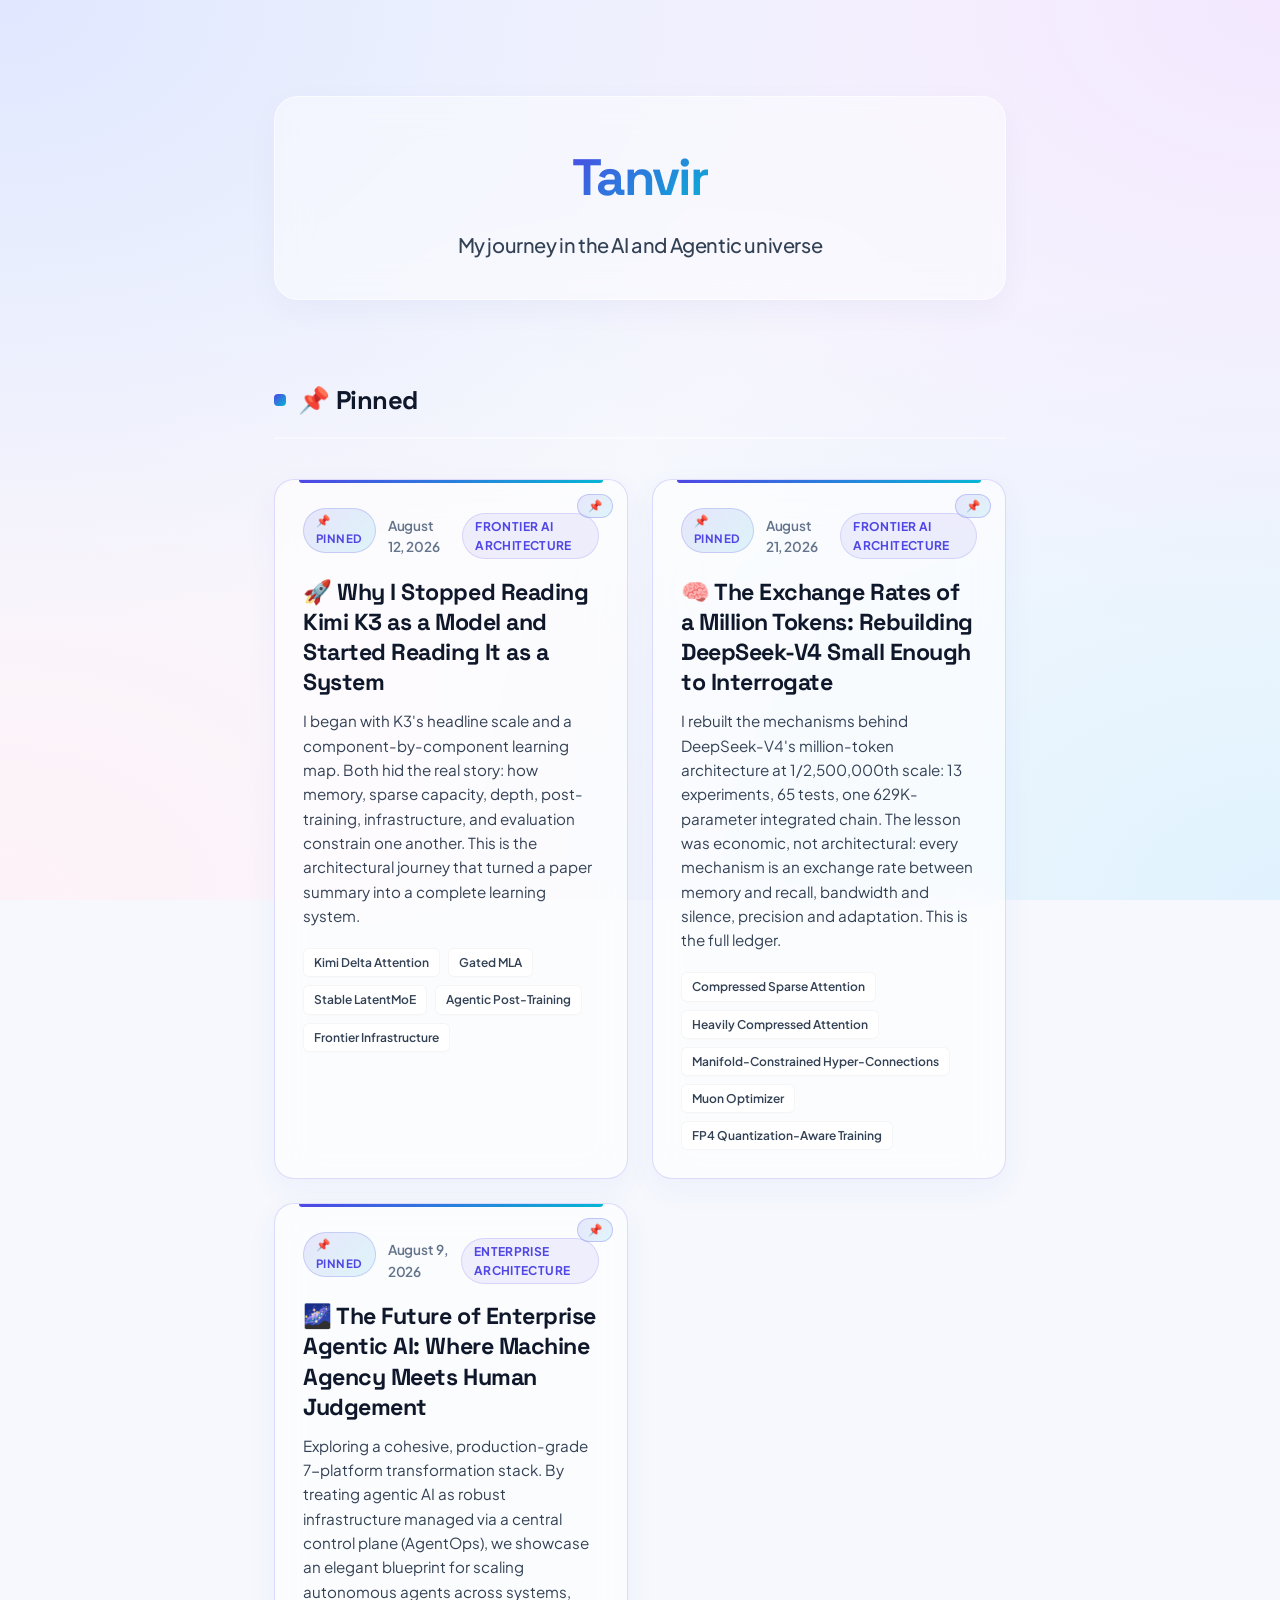
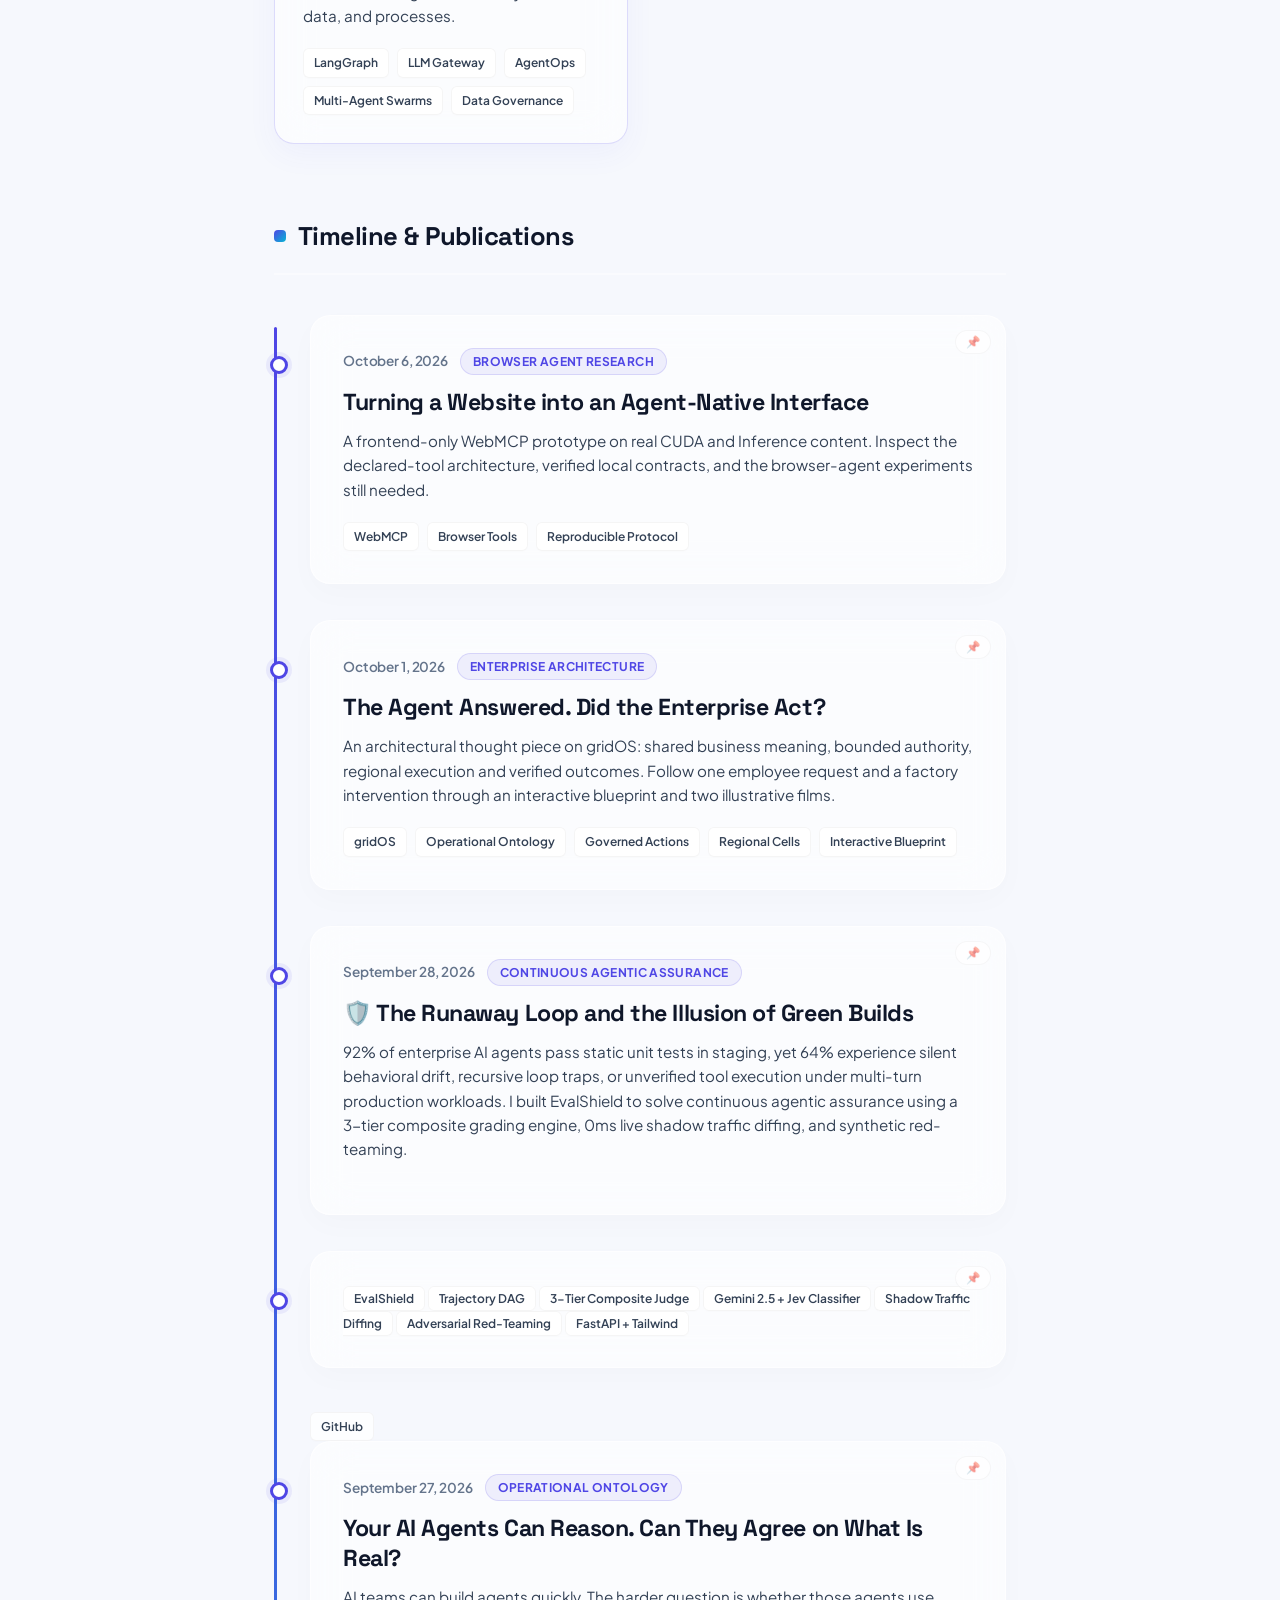
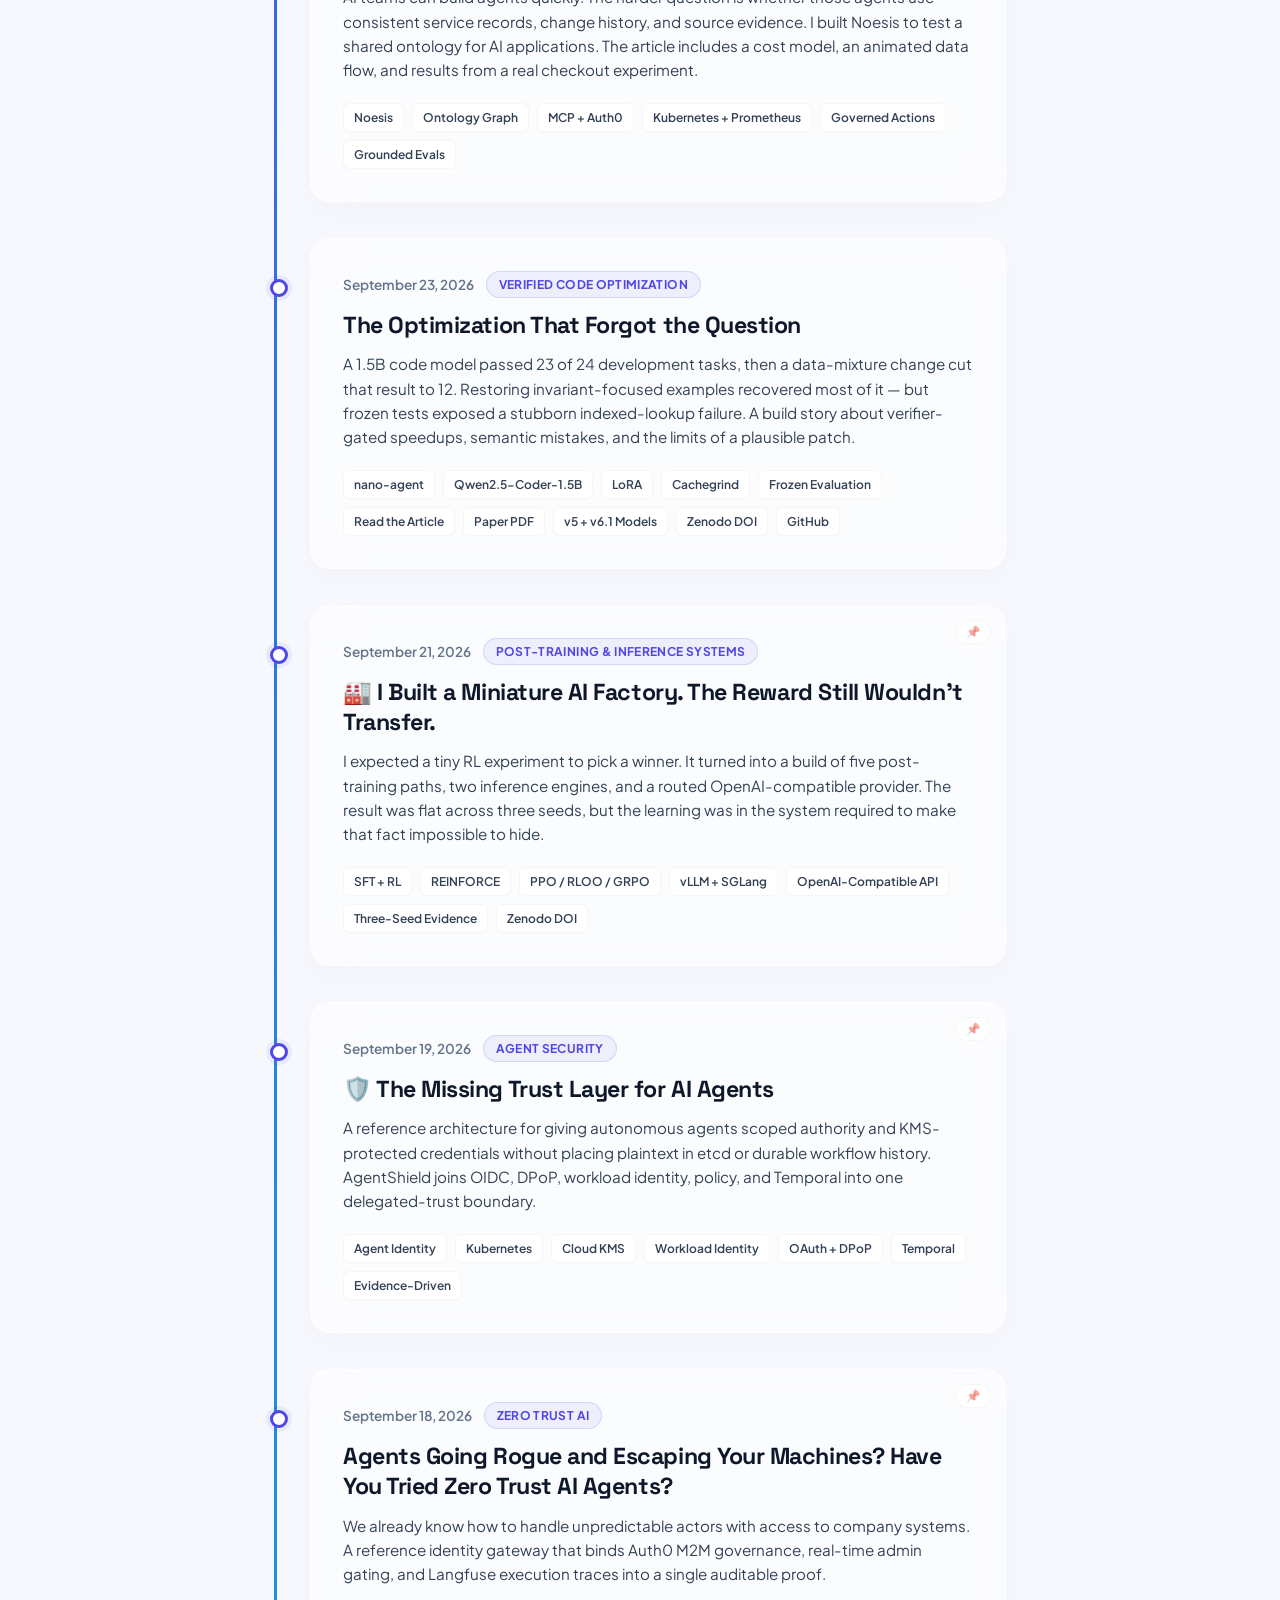
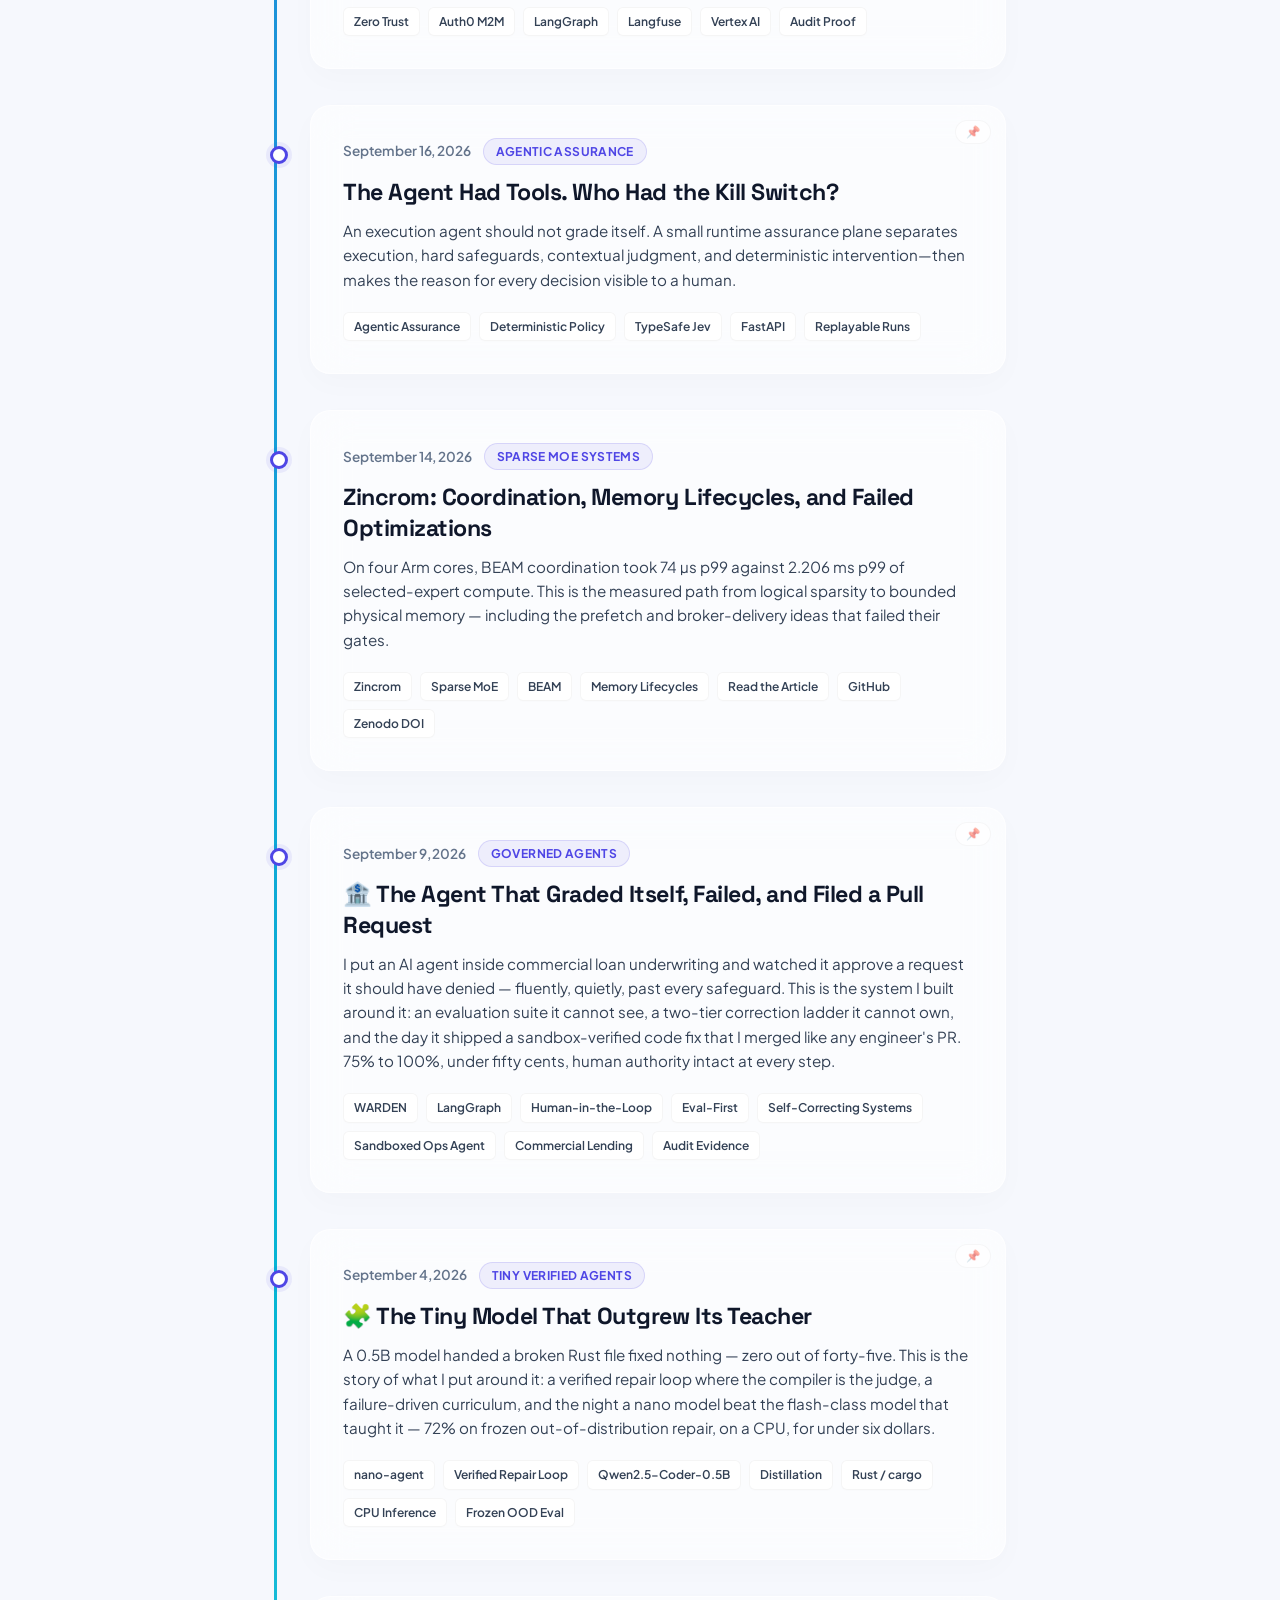
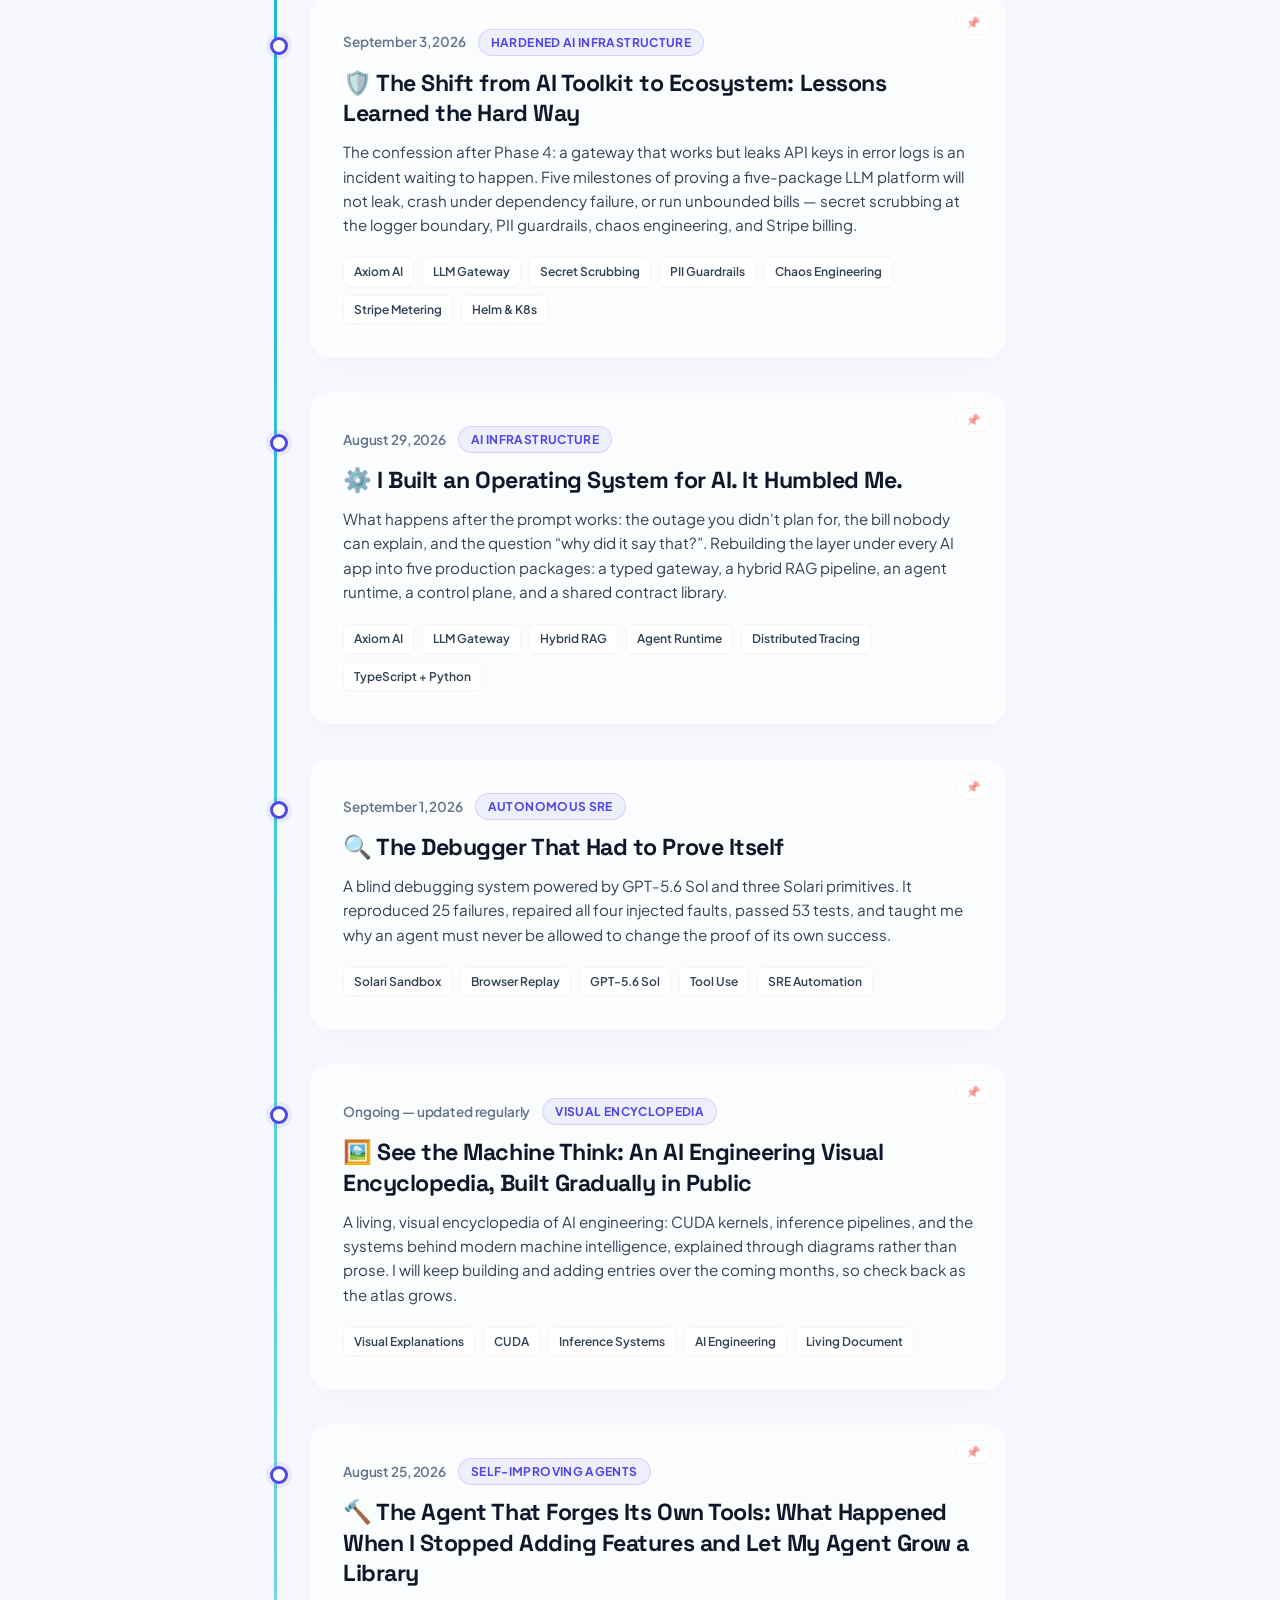
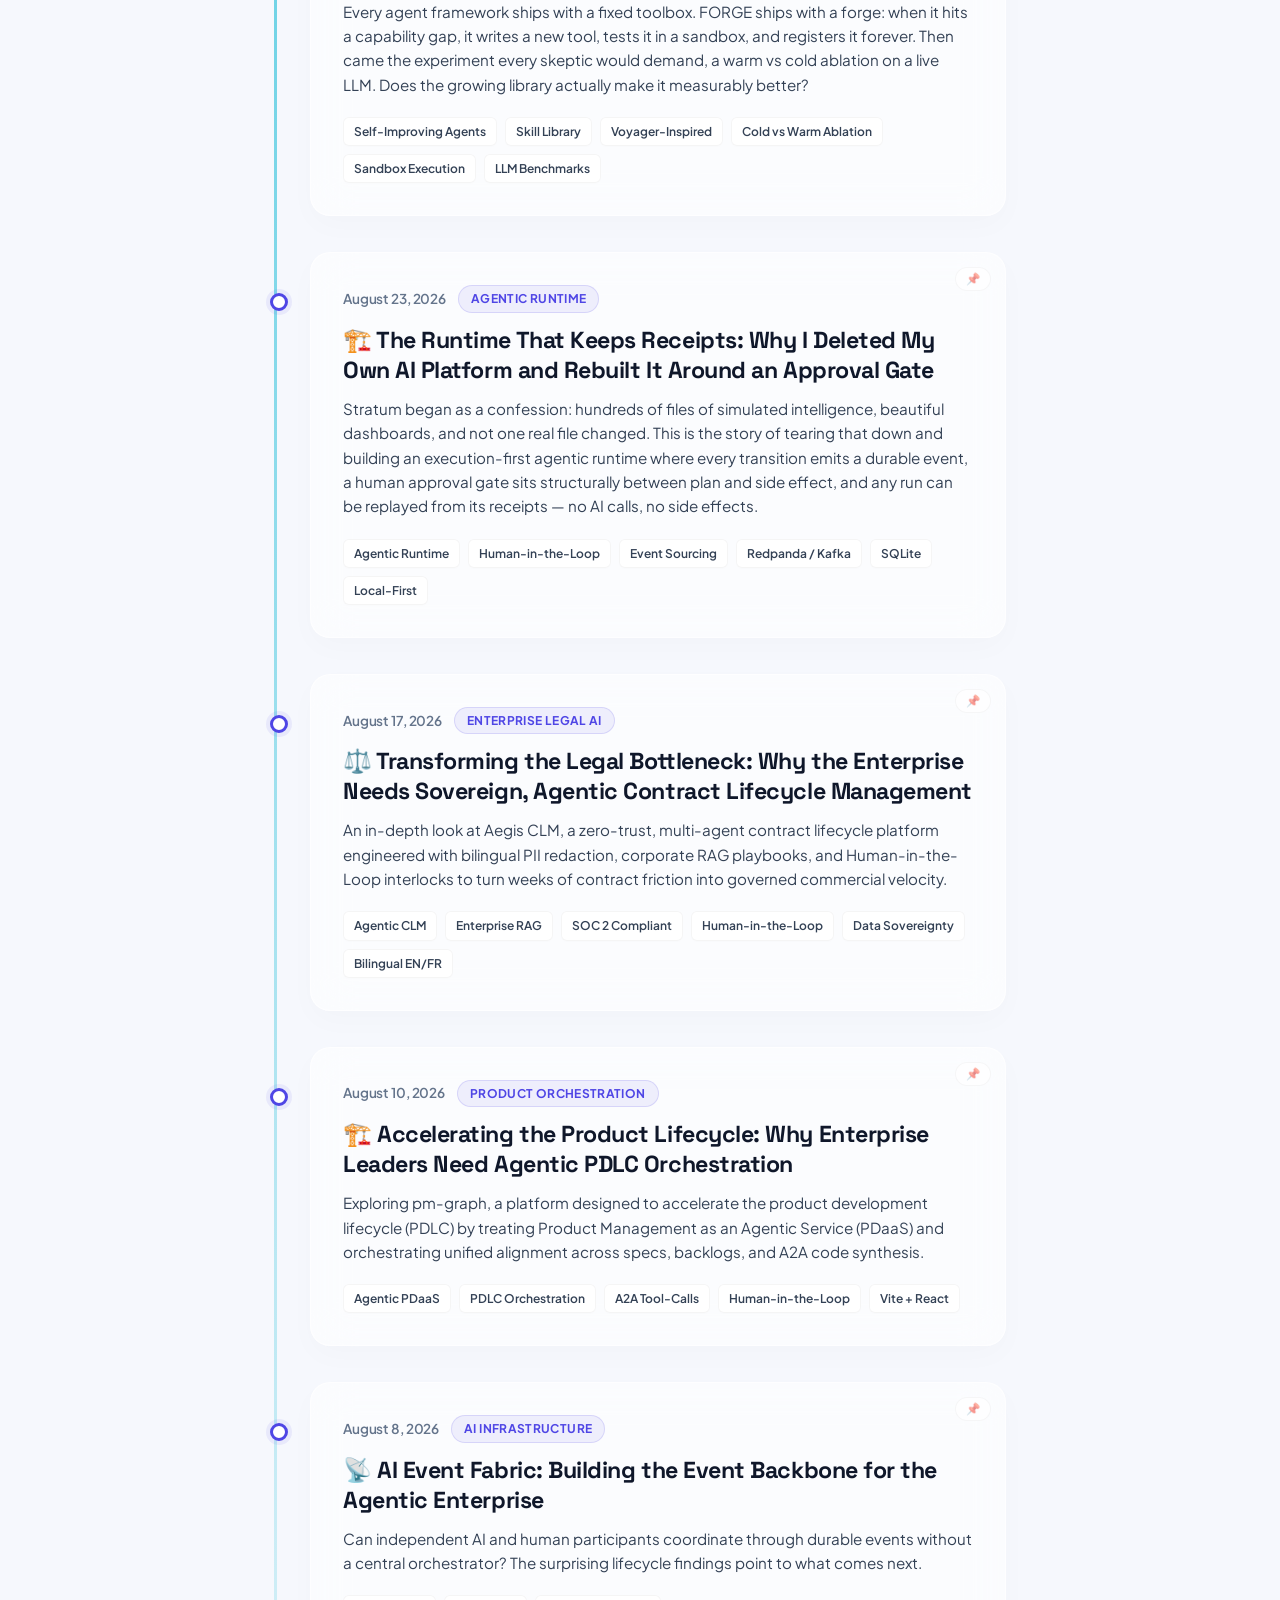
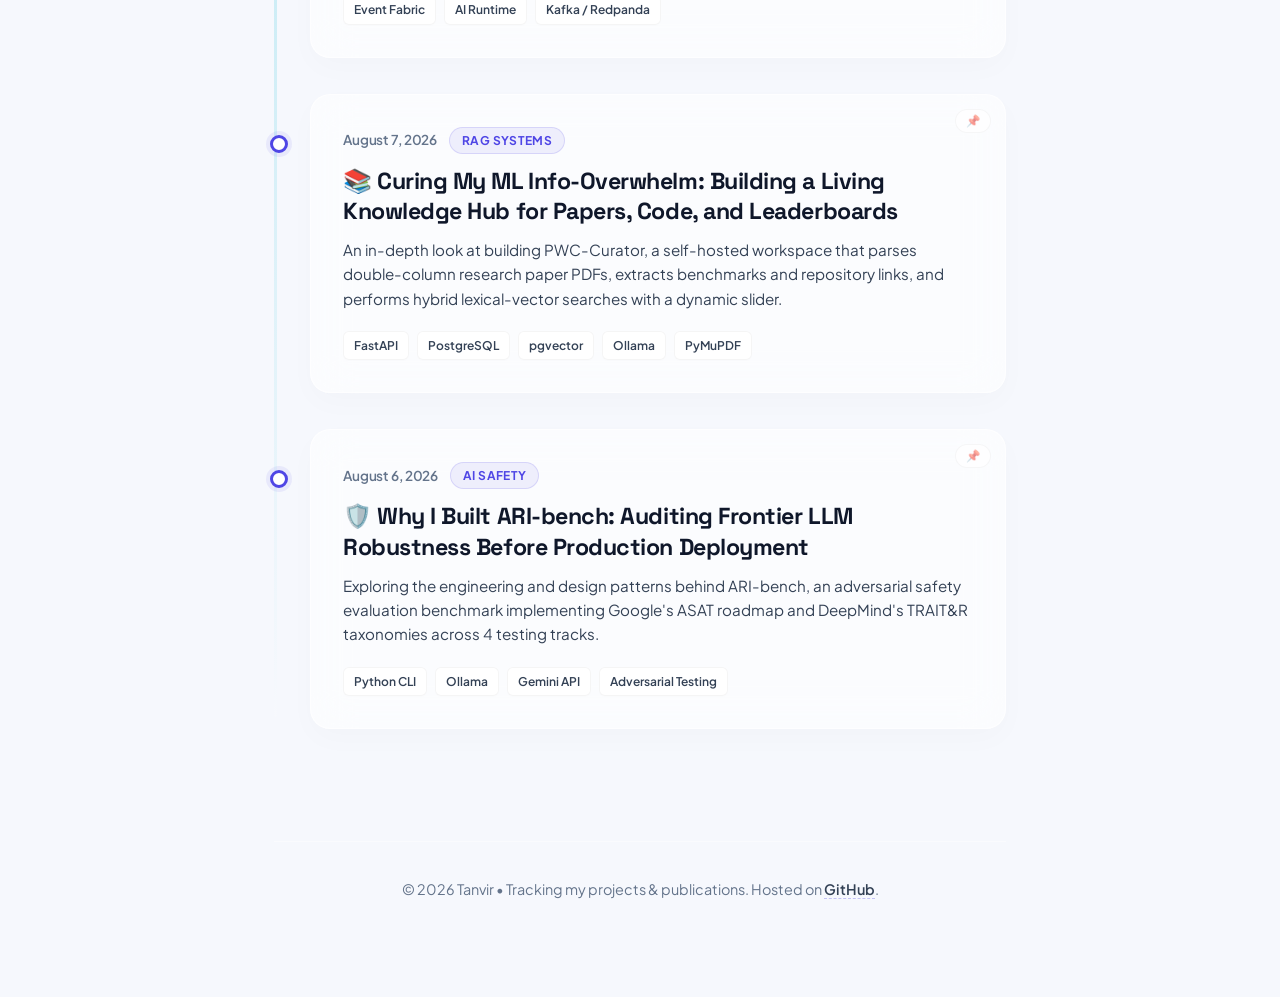
==== commit 6bd63451: "Stage WebMCP implementation findings article and evidence on blog" ====
--- a/index.html
+++ b/index.html
@@ -408,21 +408,11 @@
             <h2 class="section-title">Timeline & Publications</h2>
 
             <div class="timeline">
-                <a href="/AI-Staff-Accountant/blog/" class="article-card" id="ai-staff-accountant">
-                    <div class="article-meta">
-                        <span class="article-date">October 5, 2026</span>
-                        <span class="article-category">Enterprise Agent Ecosystems</span>
-                    </div>
-                    <h3 class="article-title">I asked my personal agent to build an accounting agent. The enterprise still needed me.</h3>
-                    <p class="article-desc">Muse used computer use to build a governed month-end accounting agent on Databricks. Codex built an independent client for grounded reasoning. Explore the architecture, a real permission failure, and the evidence that shows why humans must own business meaning, authority, and acceptance across a multi-vendor agent ecosystem.</p>
-                    <div class="tech-tags">
-                        <span class="tech-tag">Muse + Computer Use</span>
-                        <span class="tech-tag">Databricks</span>
-                        <span class="tech-tag">Unity Catalog</span>
-                        <span class="tech-tag">Multi-Agent</span>
-                        <span class="tech-tag">Human Oversight</span>
-                        <span class="tech-tag">Interactive Architecture</span>
-                    </div>
+                <a href="webmcp-edge/" class="article-card" id="webmcp-edge">
+                    <div class="article-meta"><span class="article-date">October 6, 2026</span><span class="article-category">Browser Agent Research</span></div>
+                    <h3 class="article-title">Turning a Website into an Agent-Native Interface</h3>
+                    <p class="article-desc">A frontend-only WebMCP prototype on real CUDA and Inference content. Inspect the declared-tool architecture, verified local contracts, and the browser-agent experiments still needed.</p>
+                    <div class="tech-tags"><span class="tech-tag">WebMCP</span><span class="tech-tag">Browser Tools</span><span class="tech-tag">Reproducible Protocol</span></div>
                 </a>
 
                 <a href="gridos/" class="article-card" id="gridos-enterprise-architecture">
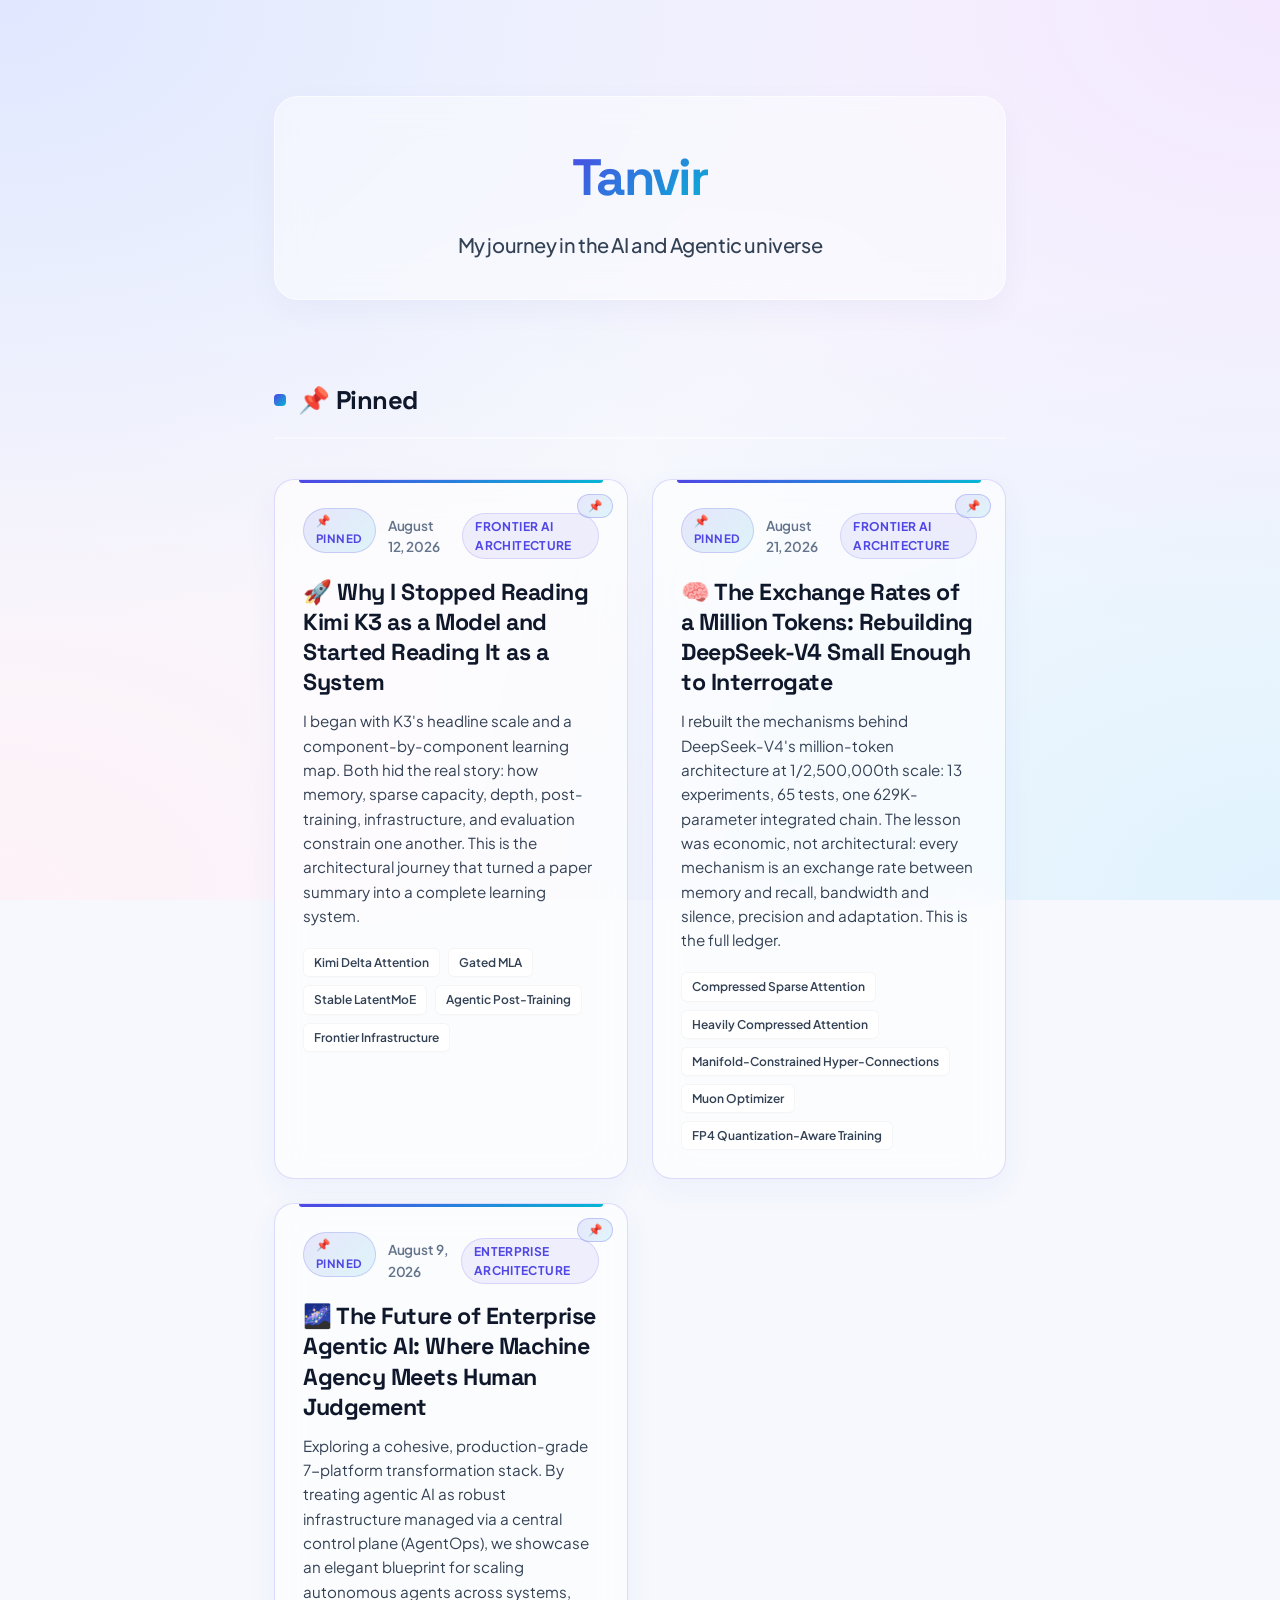
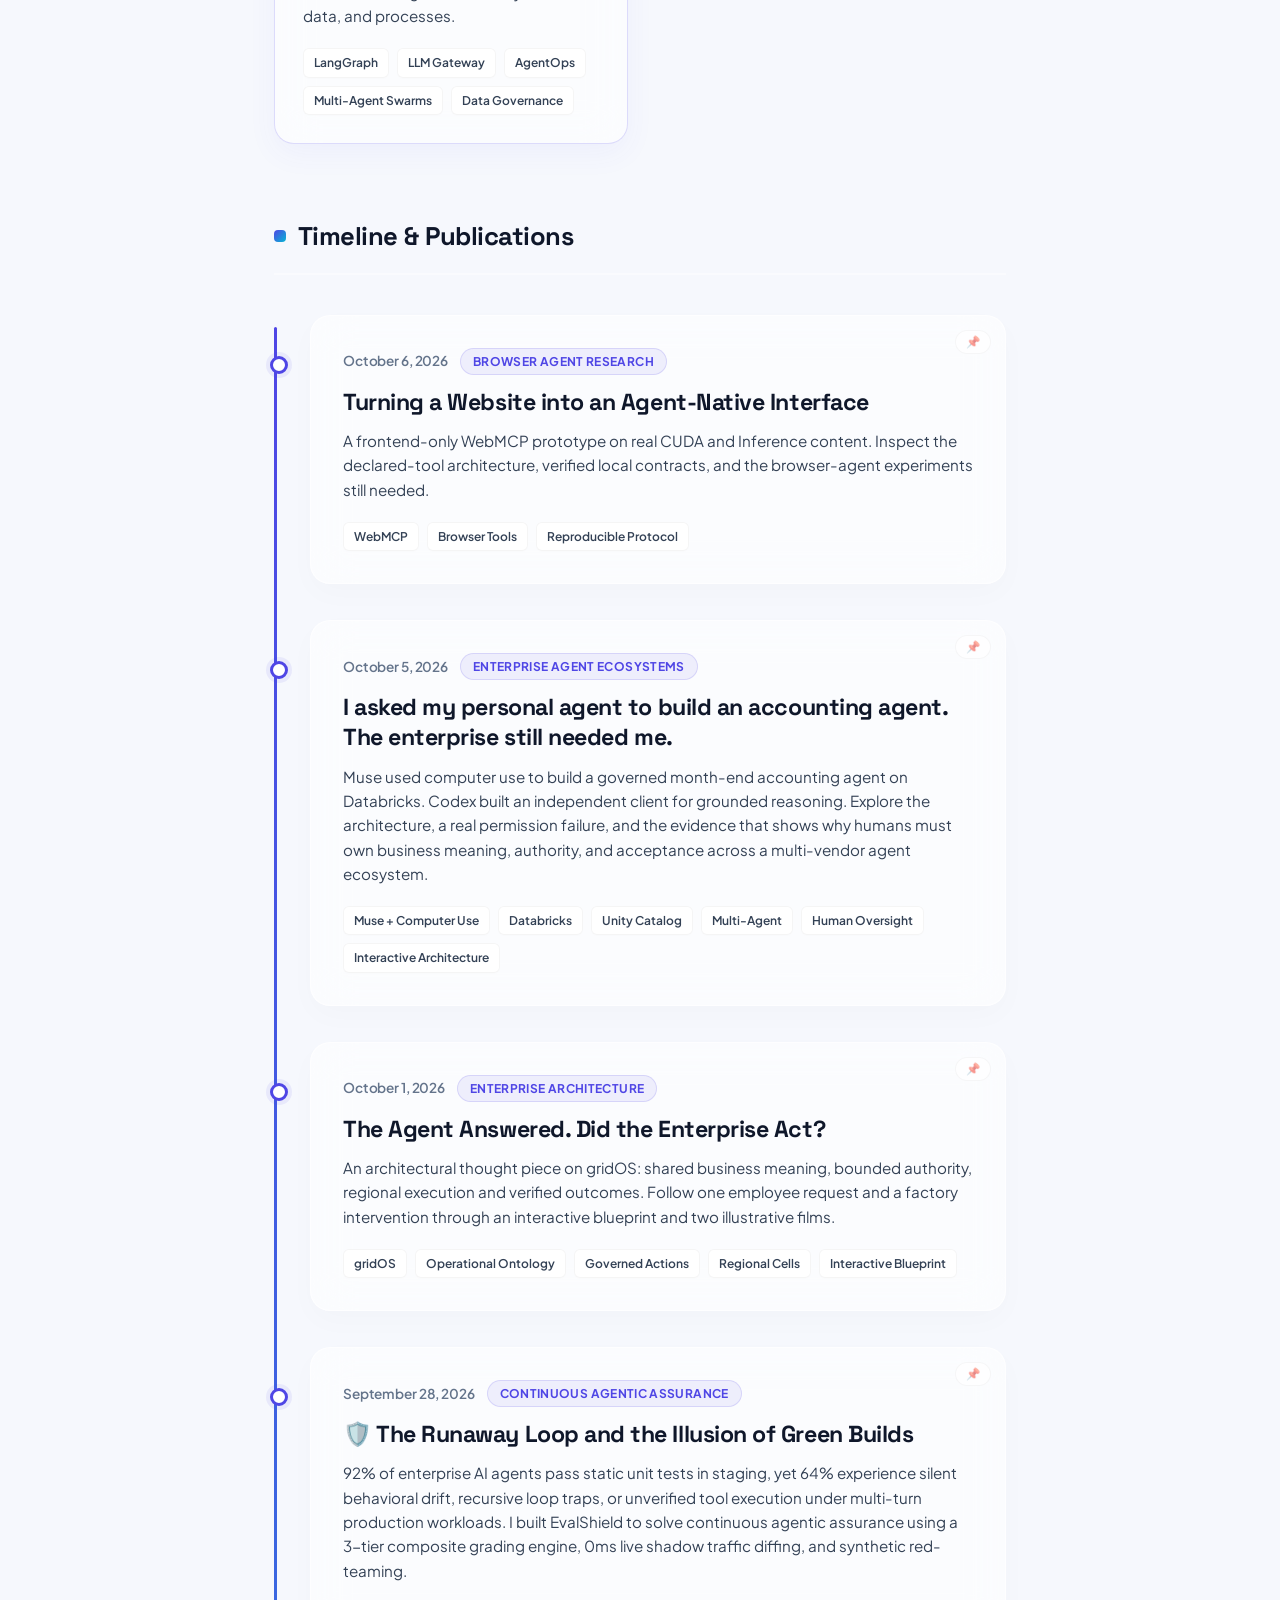
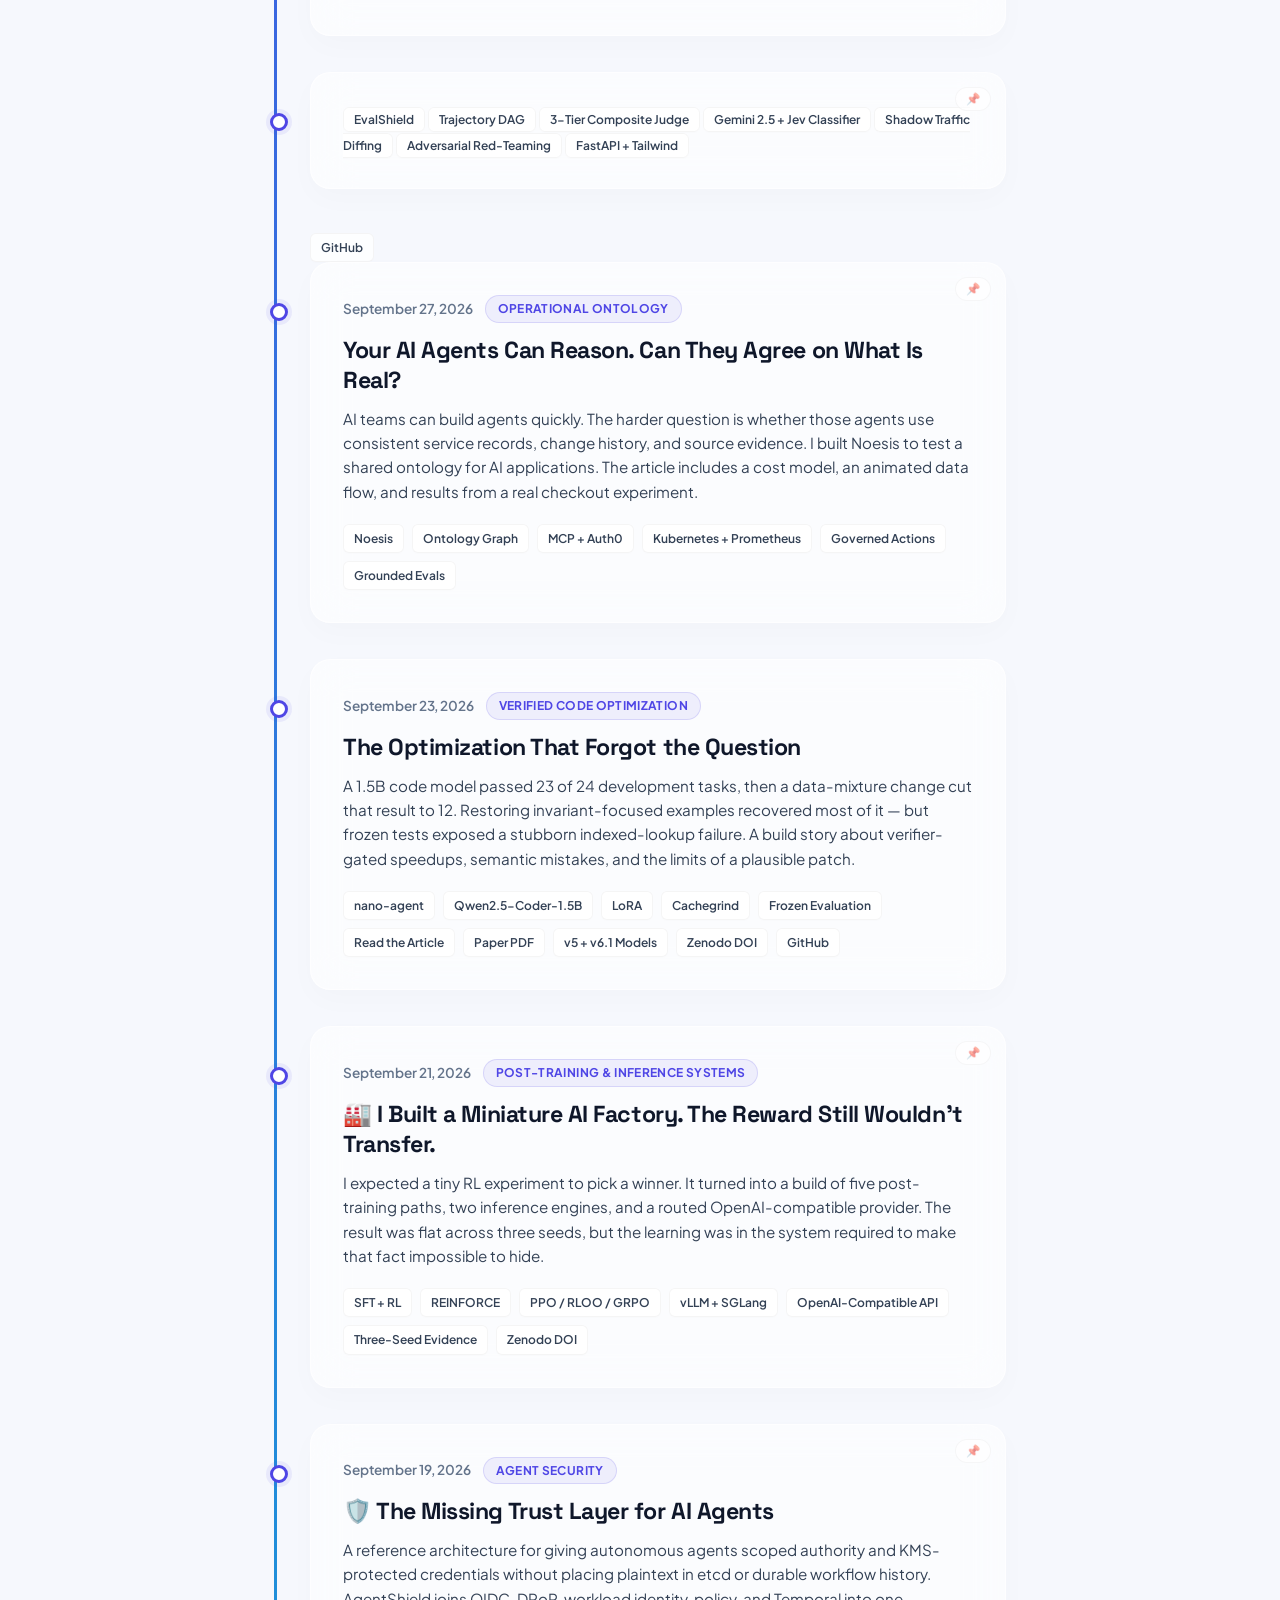
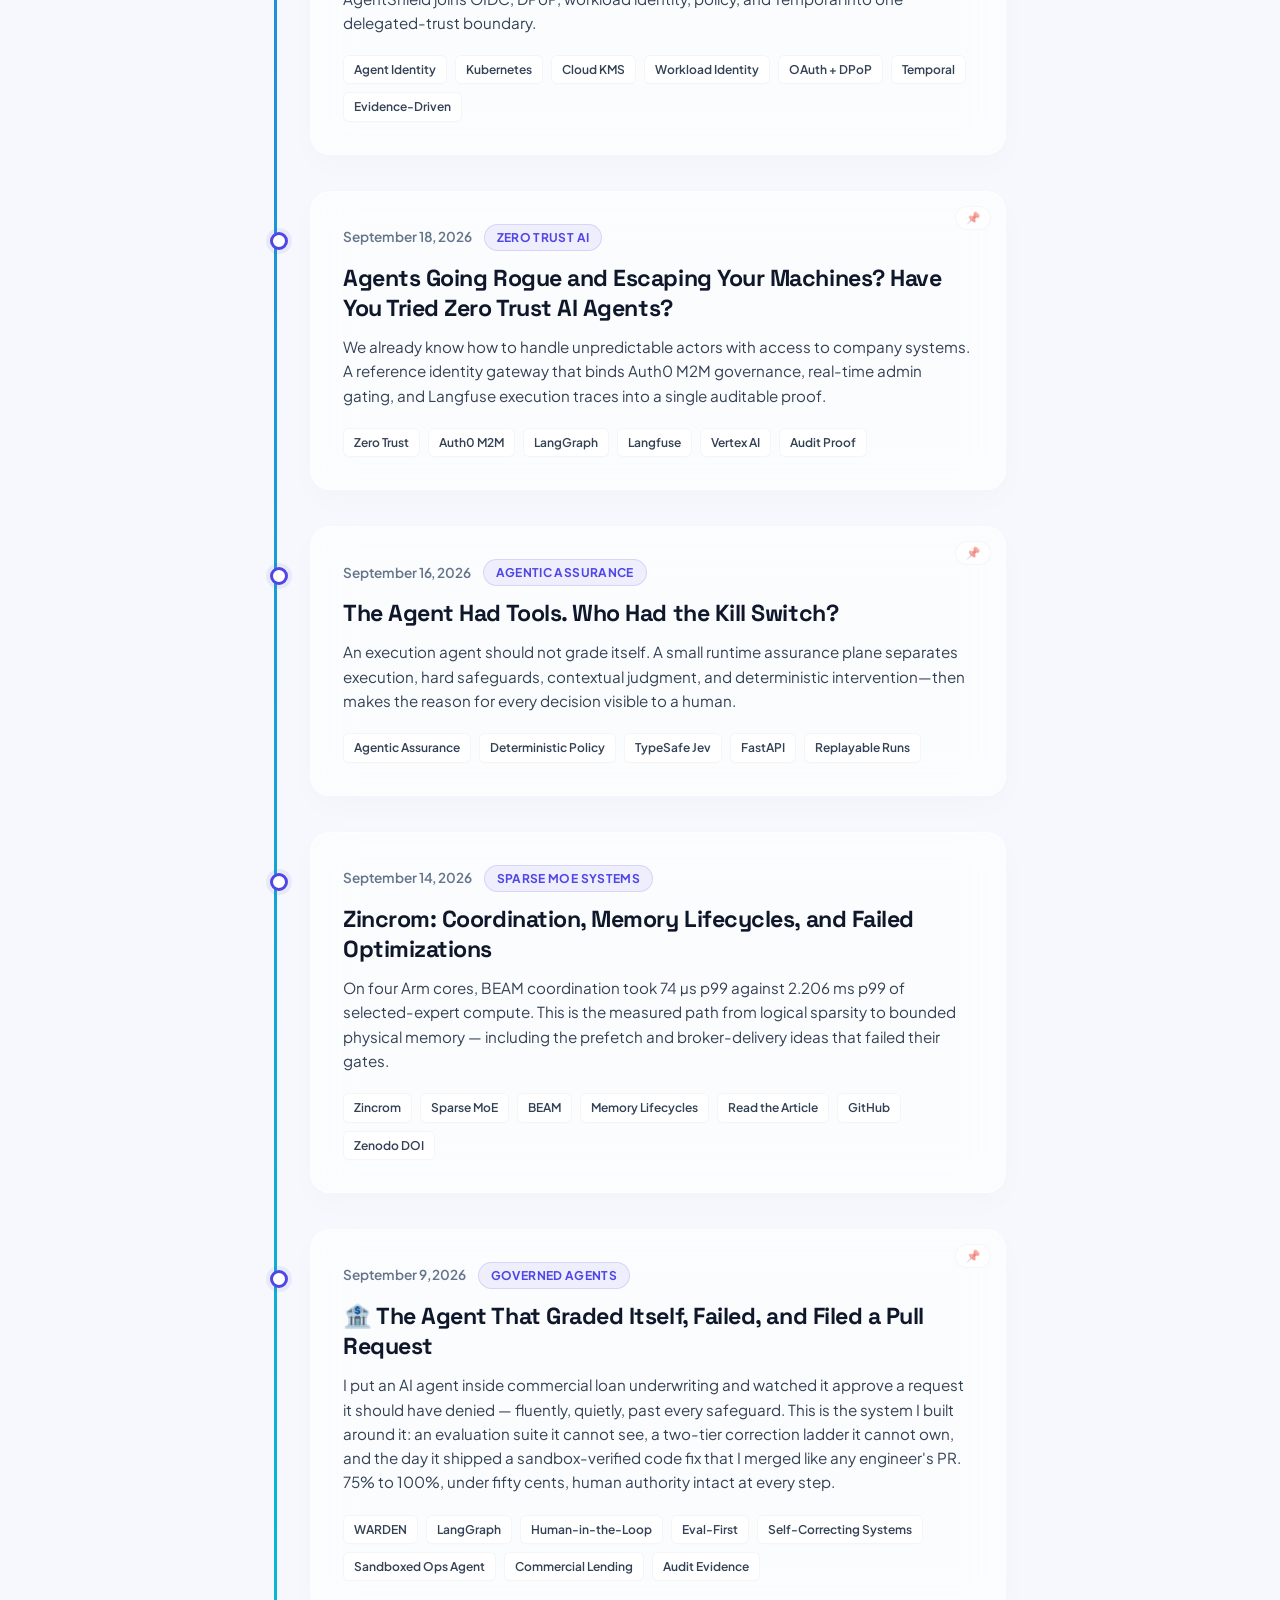
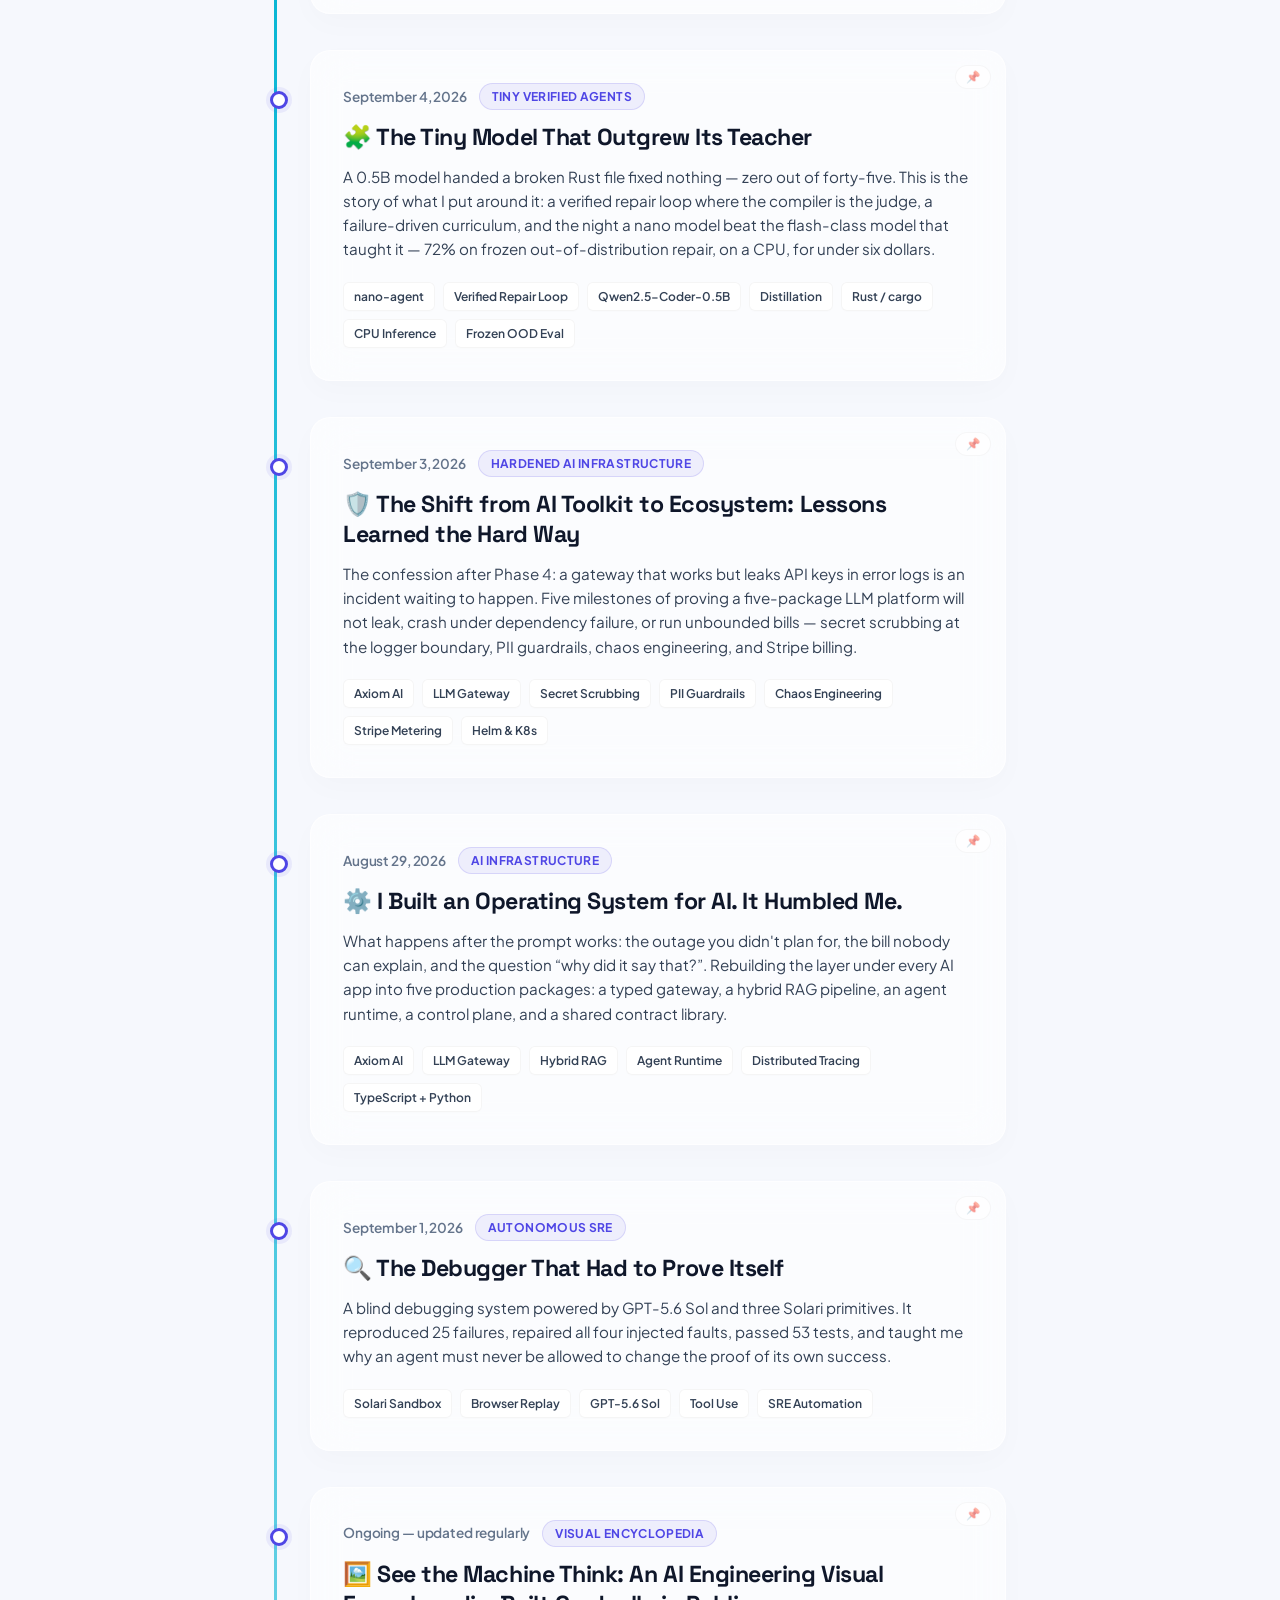
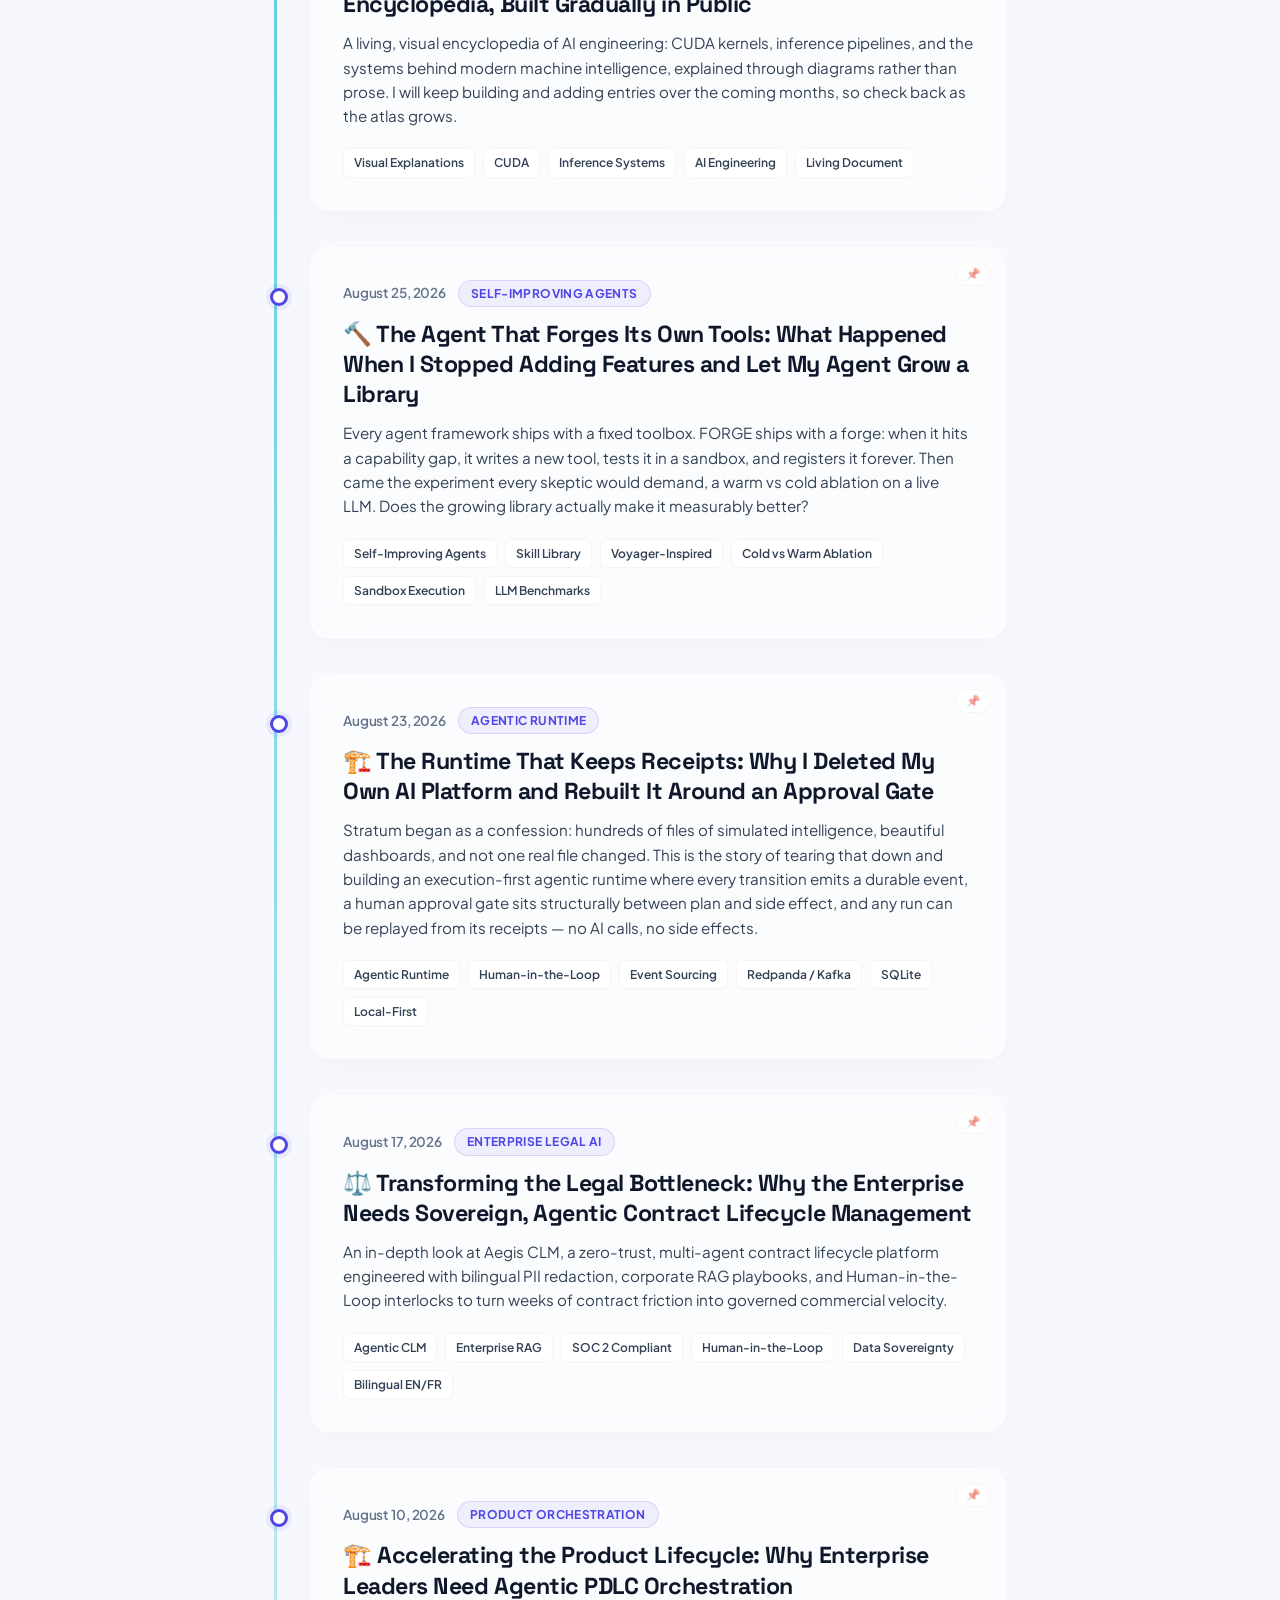
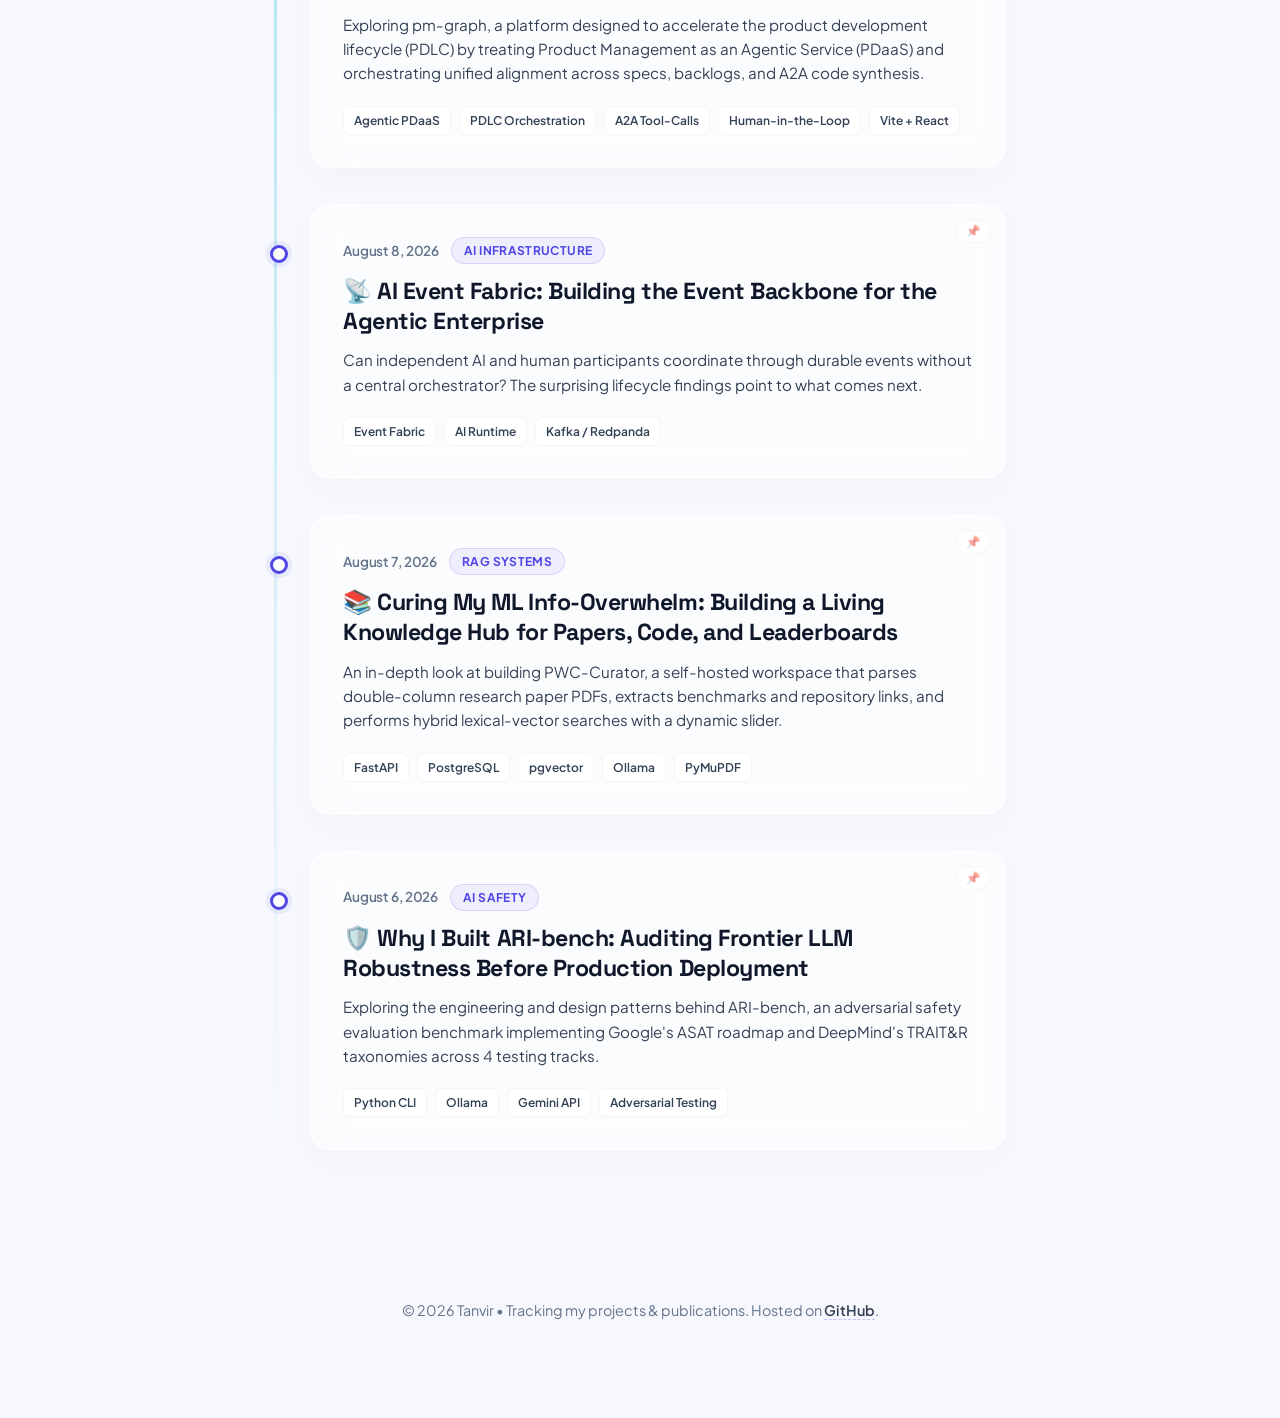
==== commit fbb0f94c: "Merge current blog timeline while preserving WebMCP article" ====
--- a/index.html
+++ b/index.html
@@ -415,6 +415,23 @@
                     <div class="tech-tags"><span class="tech-tag">WebMCP</span><span class="tech-tag">Browser Tools</span><span class="tech-tag">Reproducible Protocol</span></div>
                 </a>
 
+                <a href="/AI-Staff-Accountant/blog/" class="article-card" id="ai-staff-accountant">
+                    <div class="article-meta">
+                        <span class="article-date">October 5, 2026</span>
+                        <span class="article-category">Enterprise Agent Ecosystems</span>
+                    </div>
+                    <h3 class="article-title">I asked my personal agent to build an accounting agent. The enterprise still needed me.</h3>
+                    <p class="article-desc">Muse used computer use to build a governed month-end accounting agent on Databricks. Codex built an independent client for grounded reasoning. Explore the architecture, a real permission failure, and the evidence that shows why humans must own business meaning, authority, and acceptance across a multi-vendor agent ecosystem.</p>
+                    <div class="tech-tags">
+                        <span class="tech-tag">Muse + Computer Use</span>
+                        <span class="tech-tag">Databricks</span>
+                        <span class="tech-tag">Unity Catalog</span>
+                        <span class="tech-tag">Multi-Agent</span>
+                        <span class="tech-tag">Human Oversight</span>
+                        <span class="tech-tag">Interactive Architecture</span>
+                    </div>
+                </a>
+
                 <a href="gridos/" class="article-card" id="gridos-enterprise-architecture">
                     <div class="article-meta"><span class="article-date">October 1, 2026</span><span class="article-category">Enterprise Architecture</span></div>
                     <h3 class="article-title">The Agent Answered. Did the Enterprise Act?</h3>
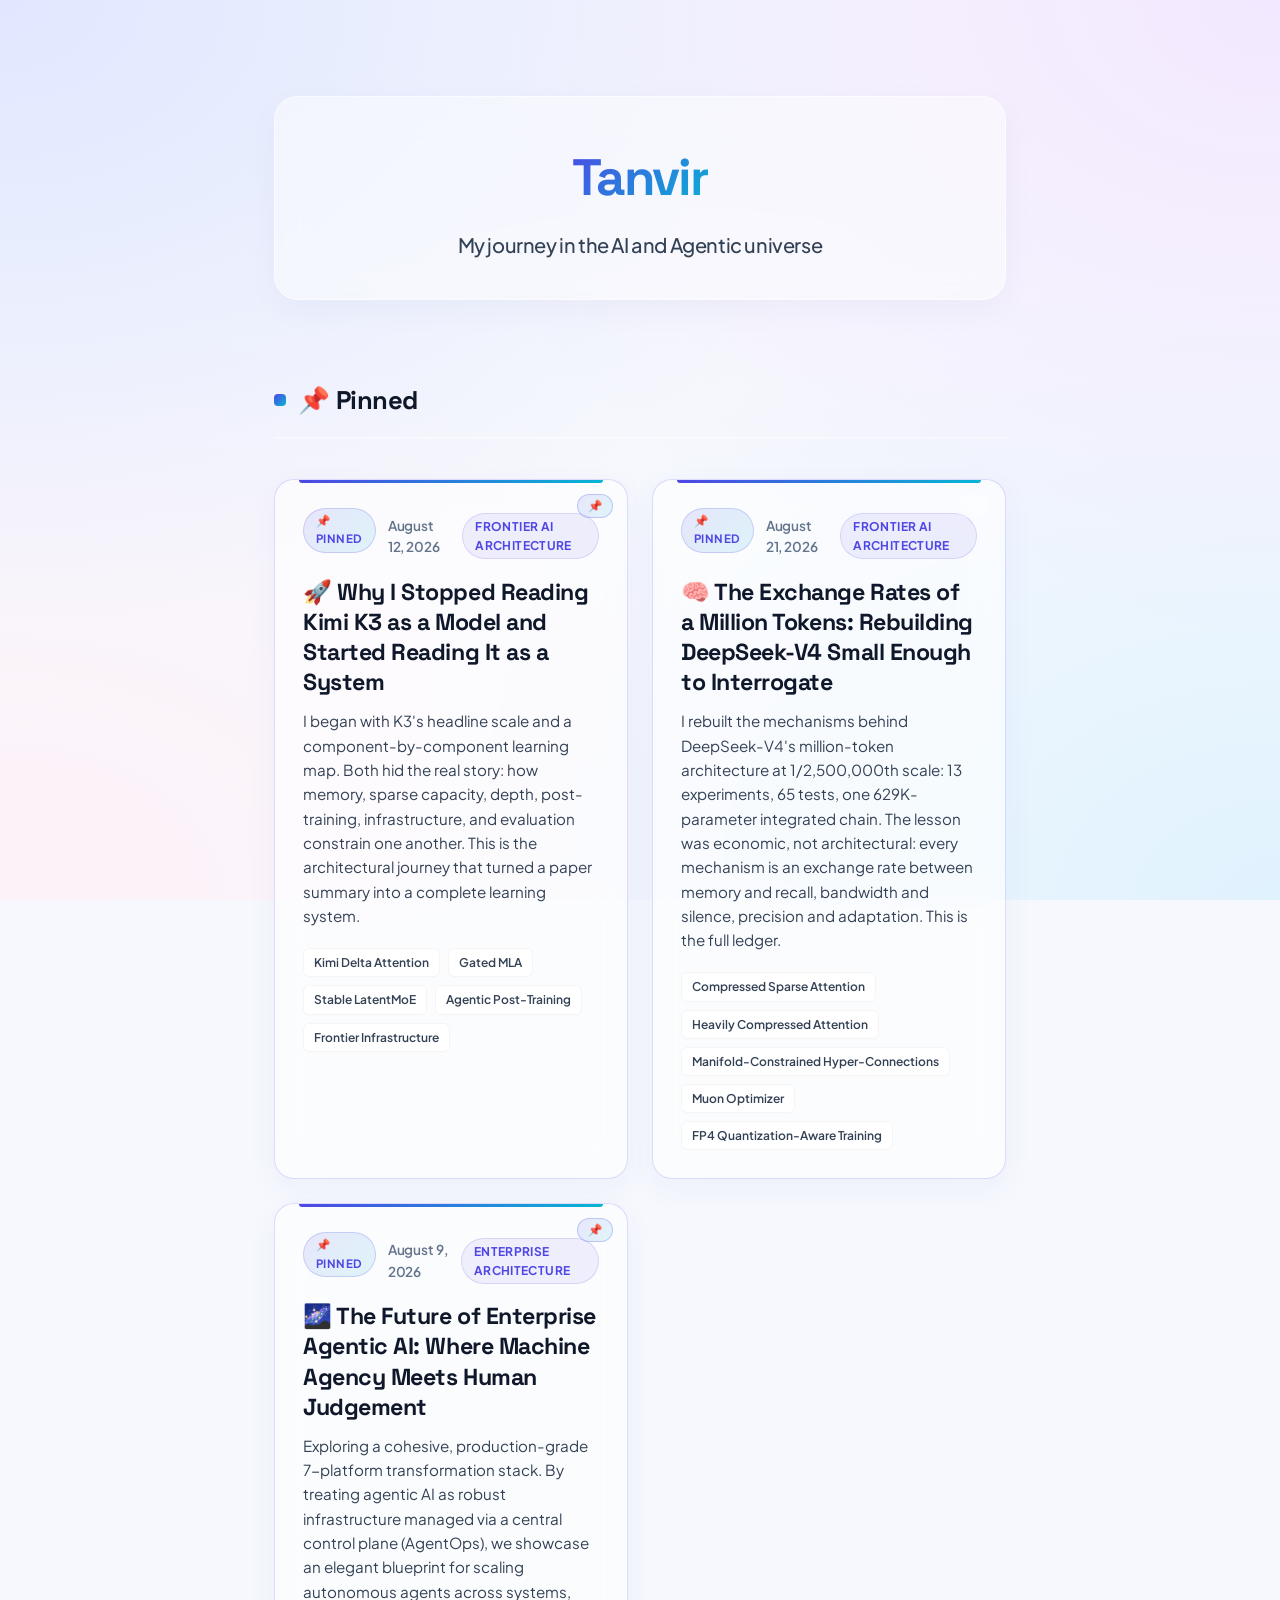
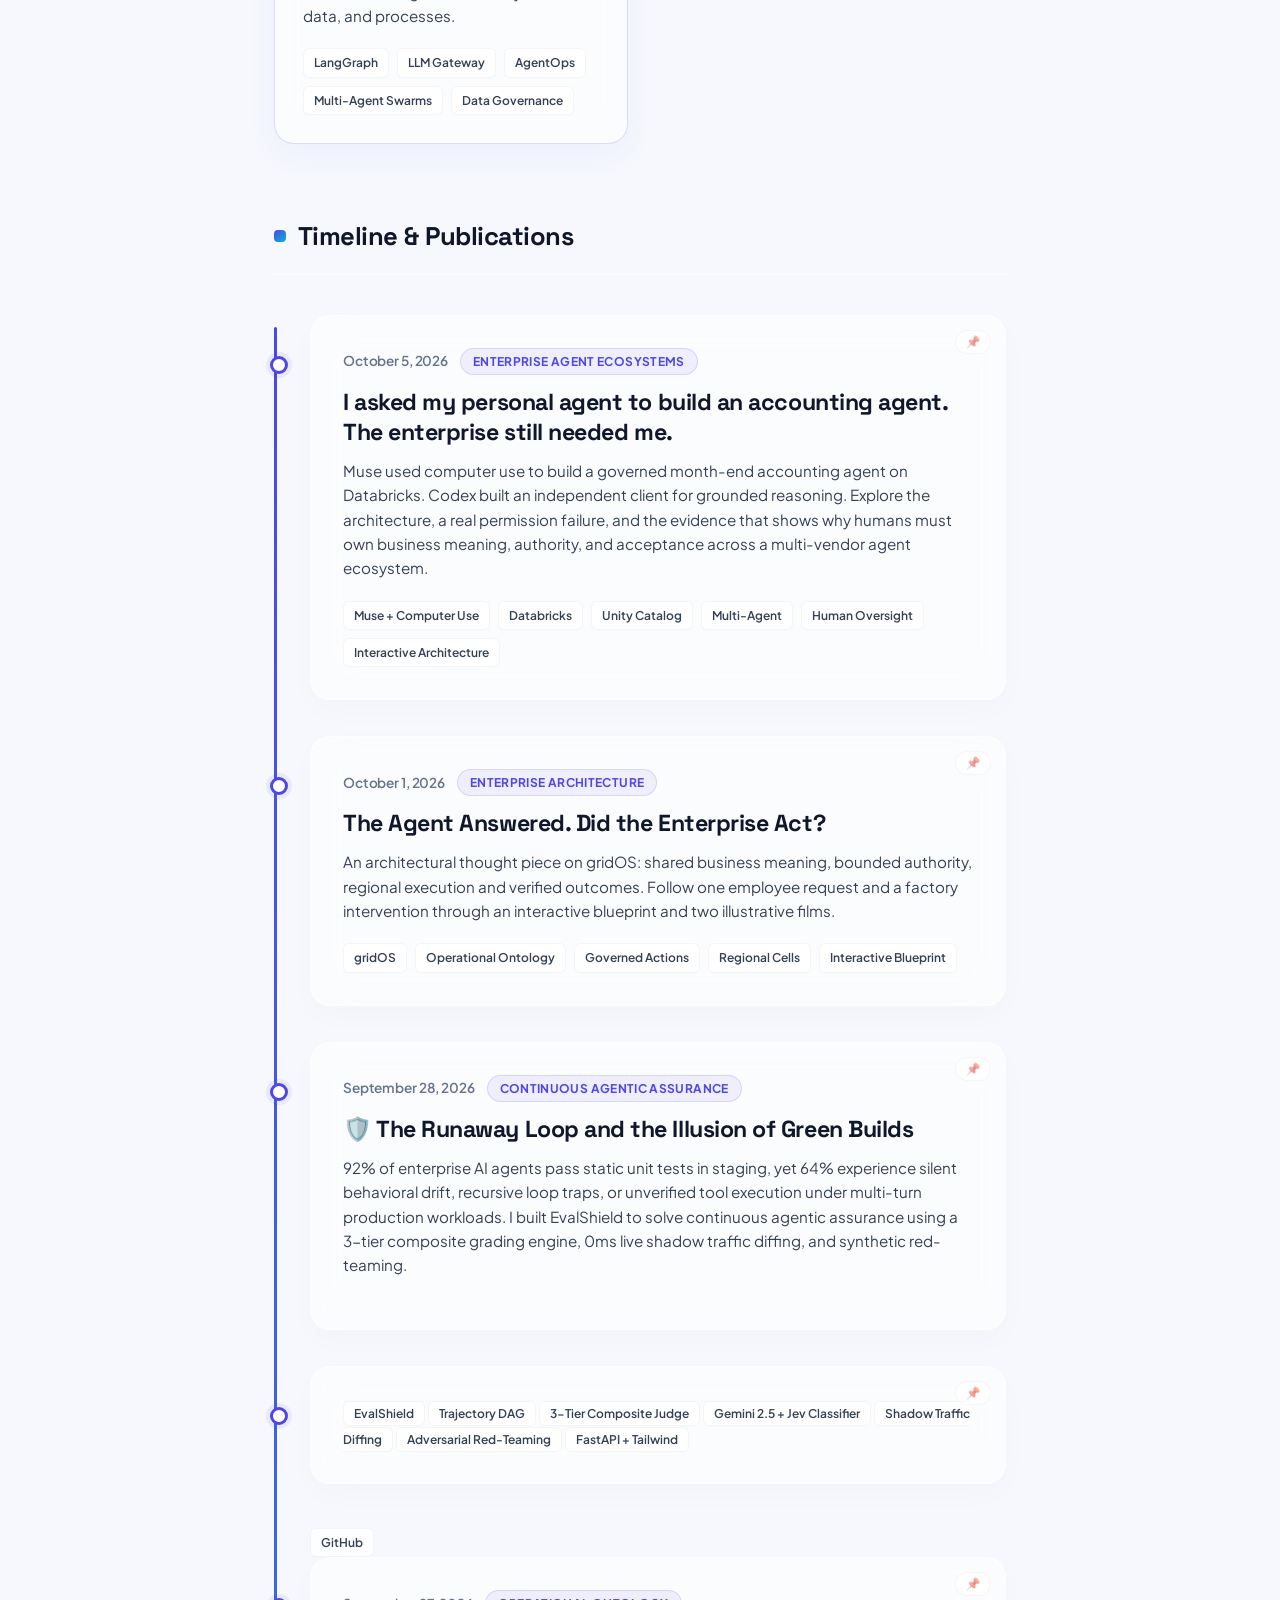
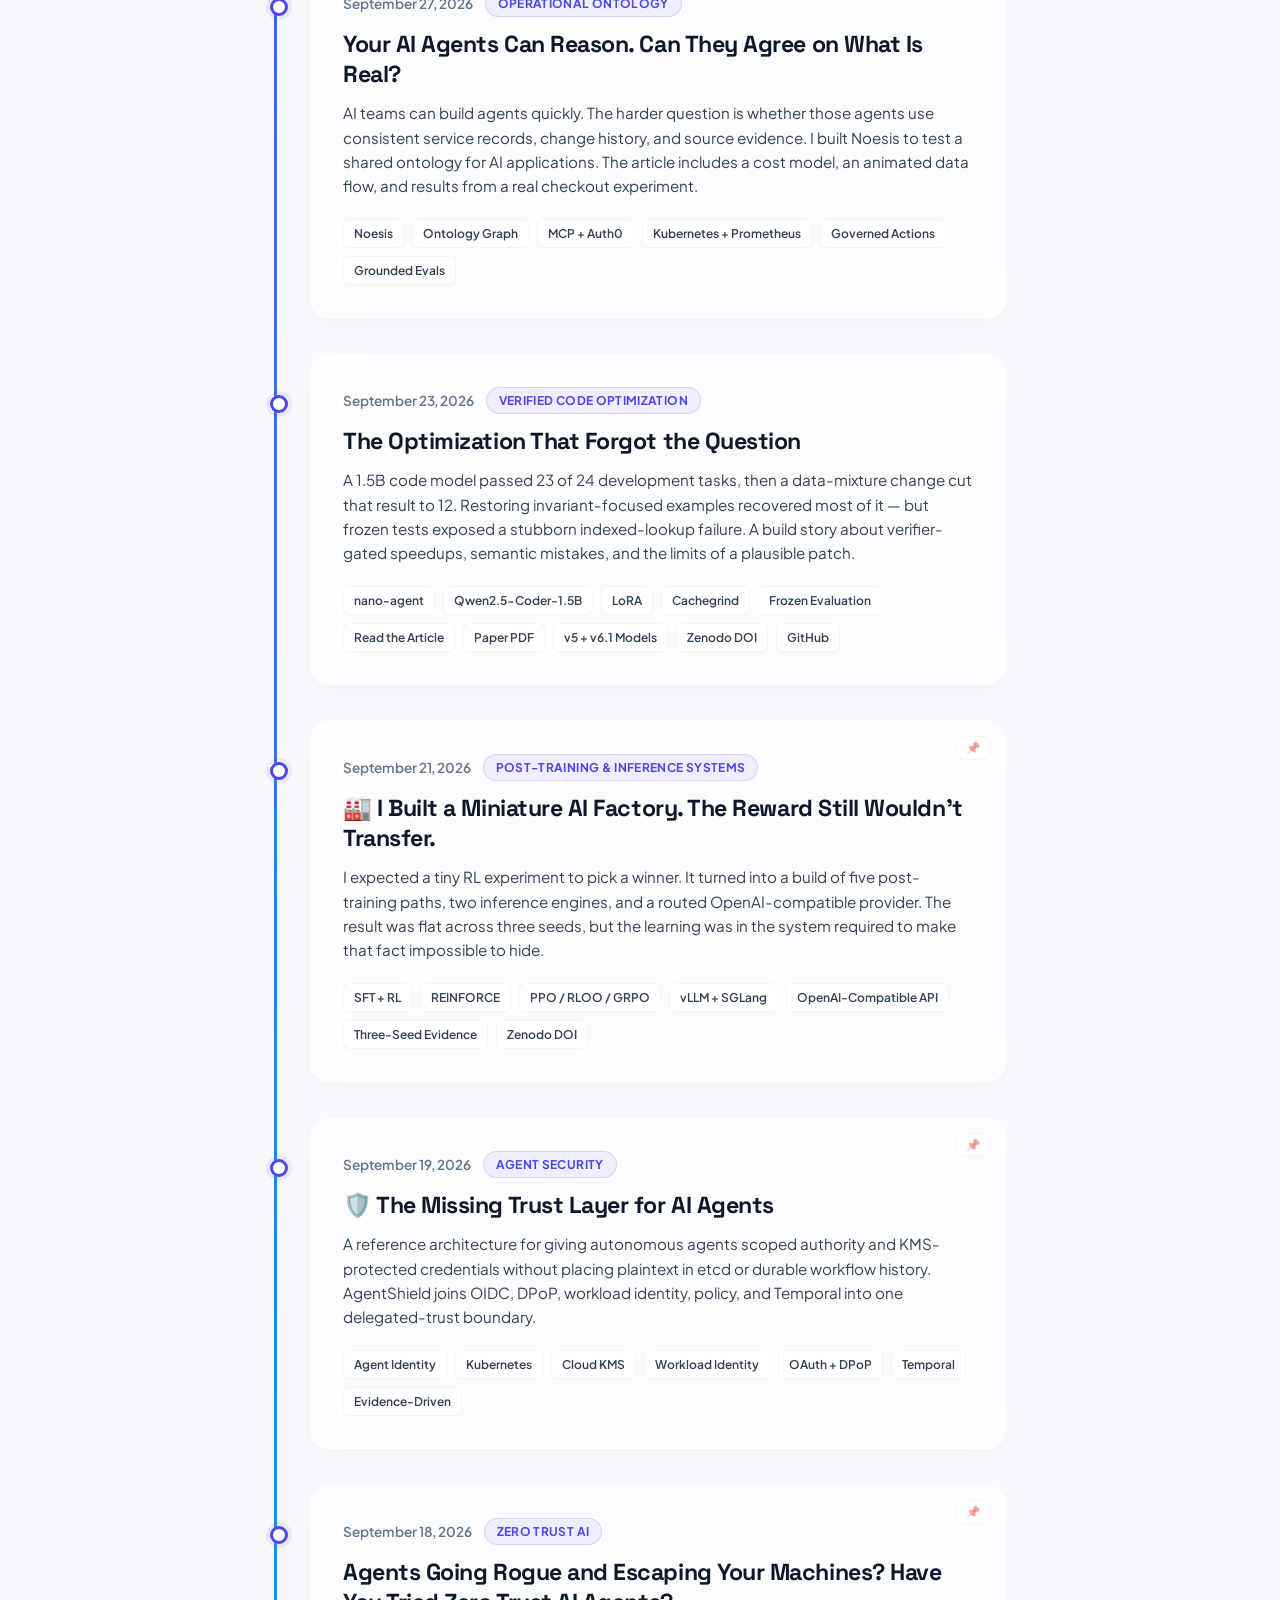
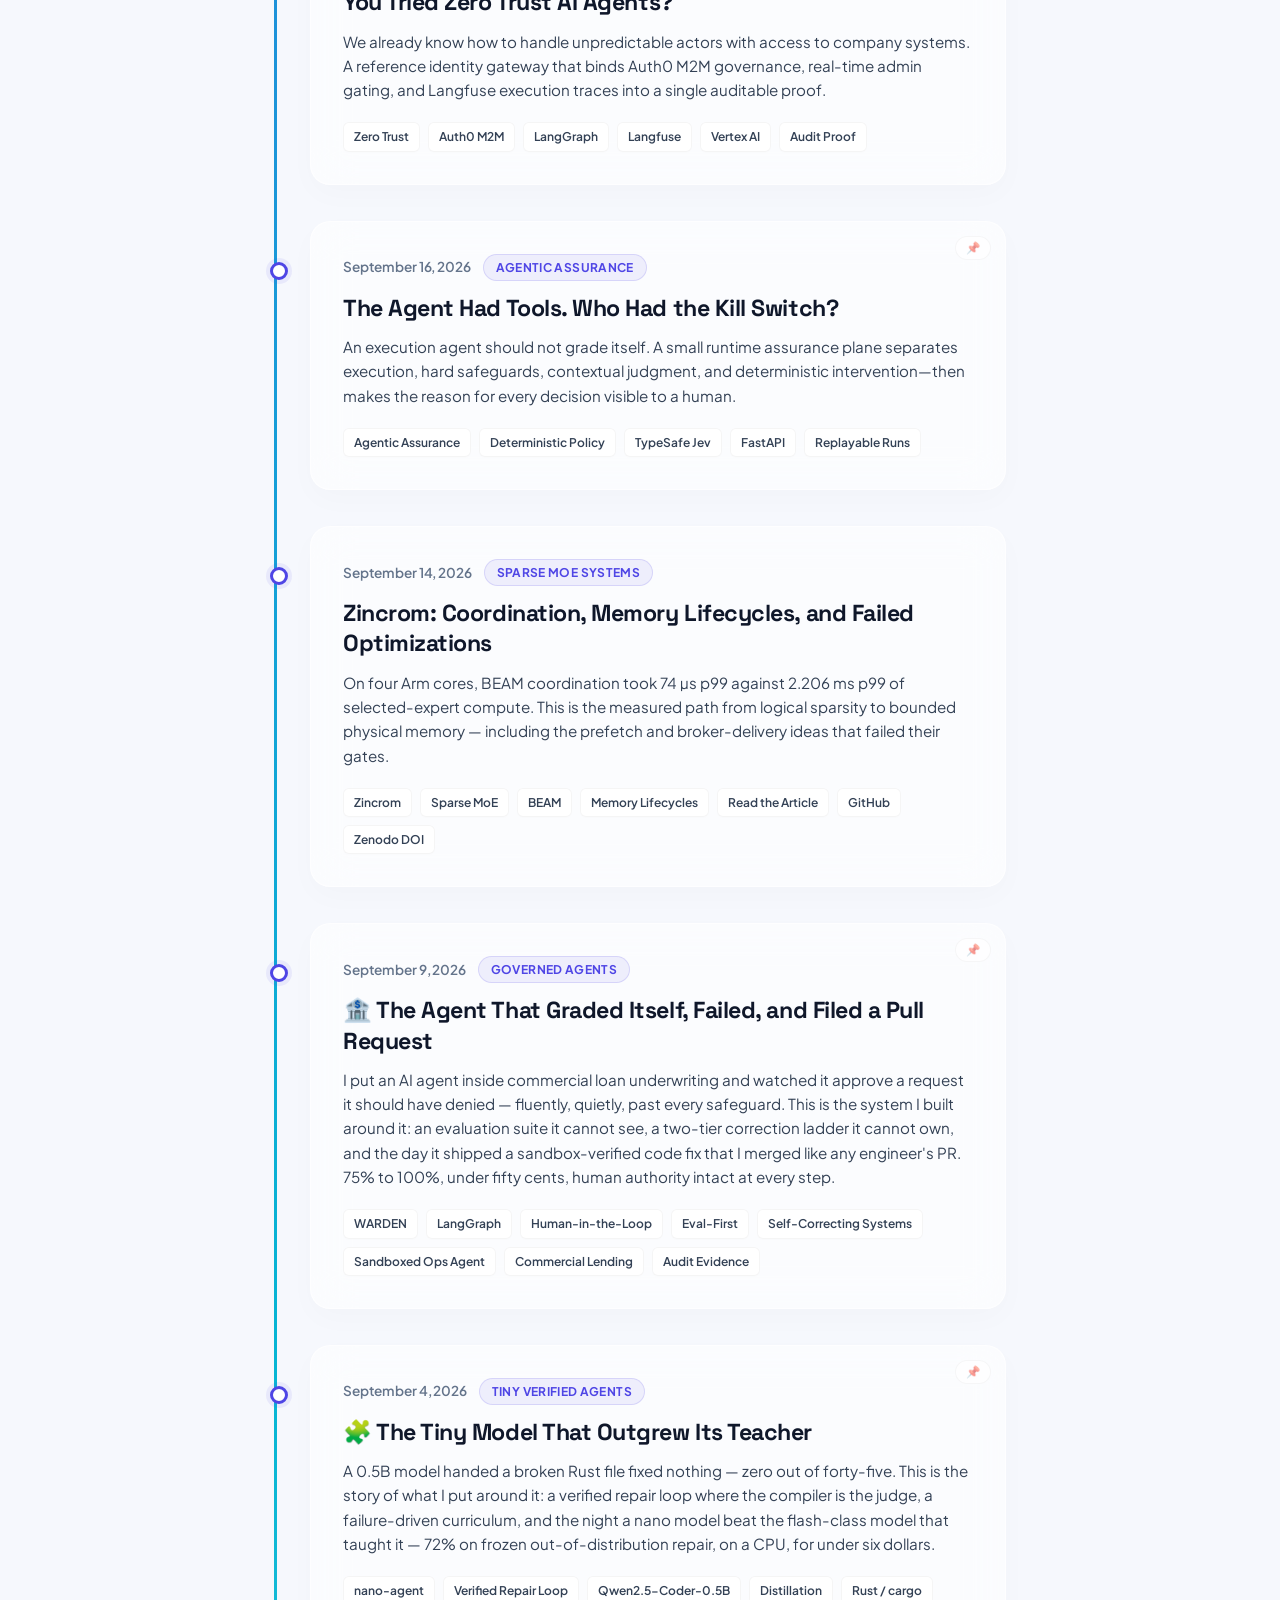
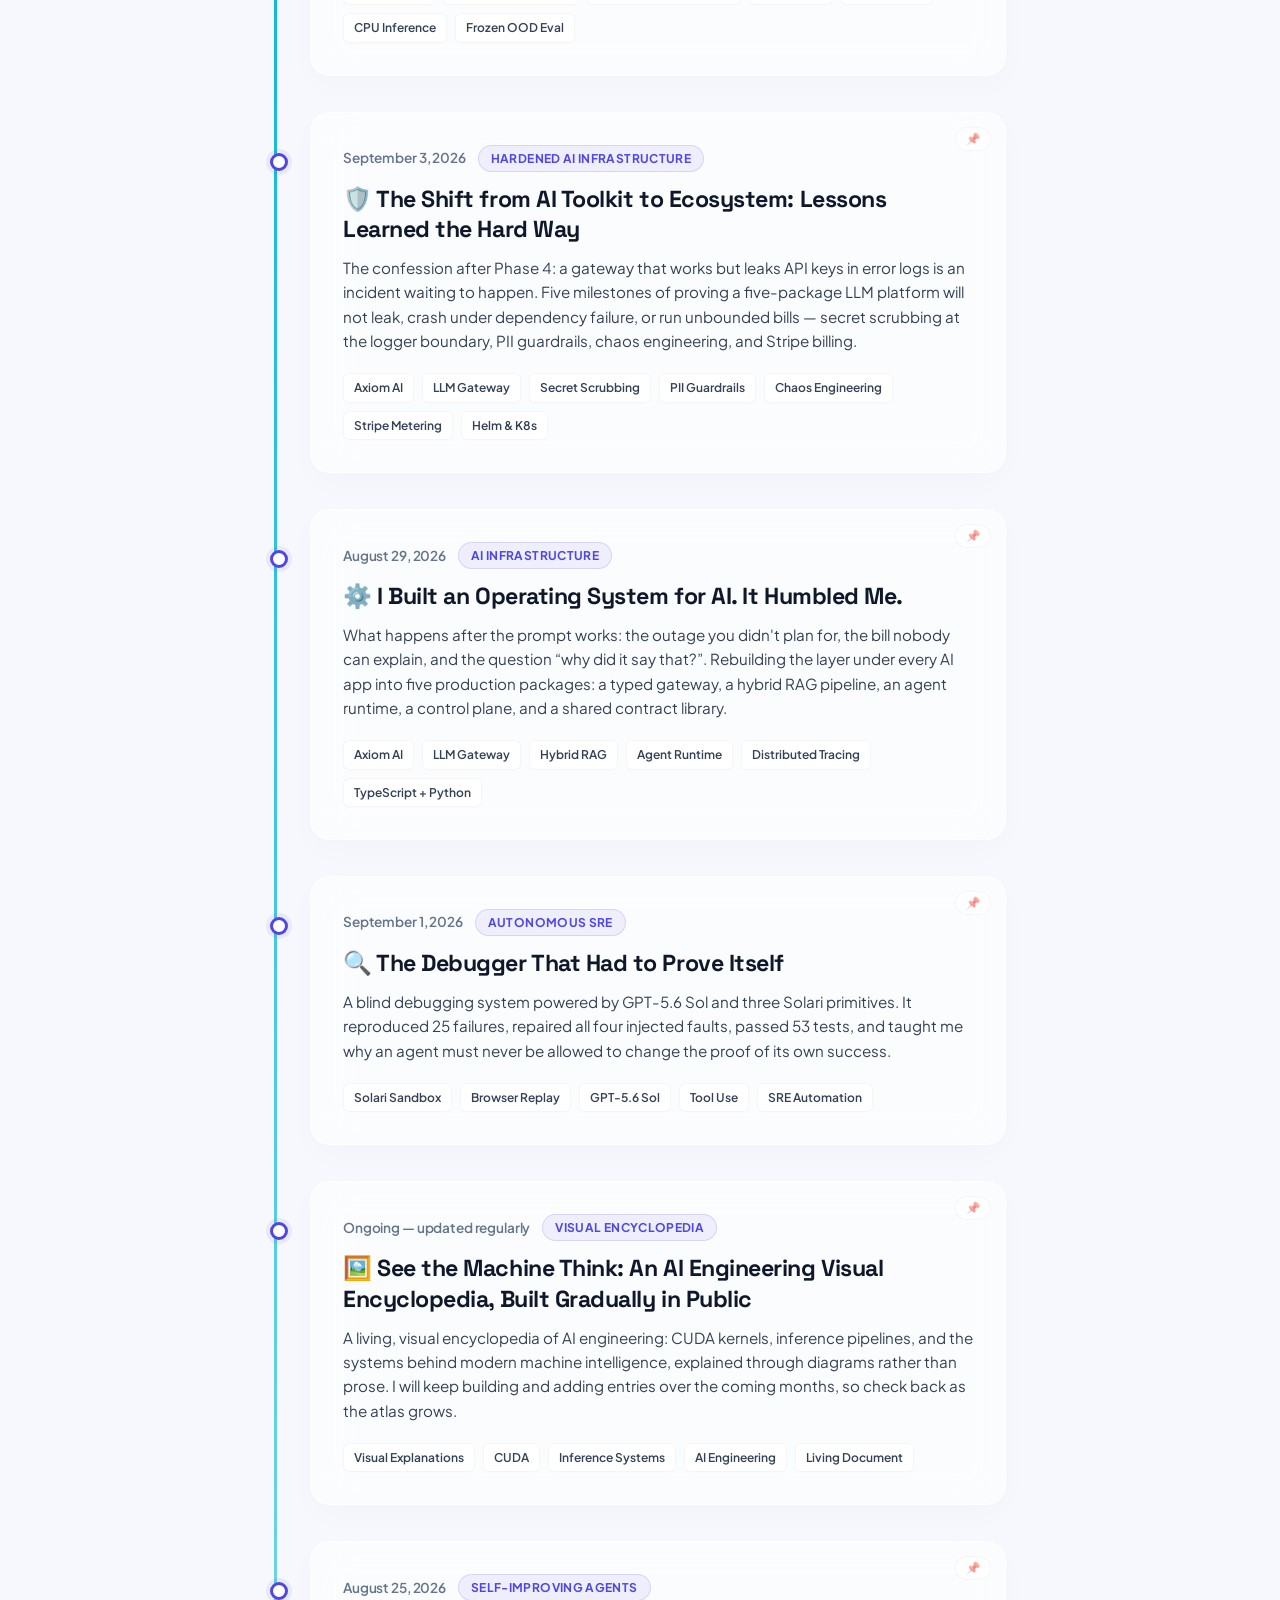
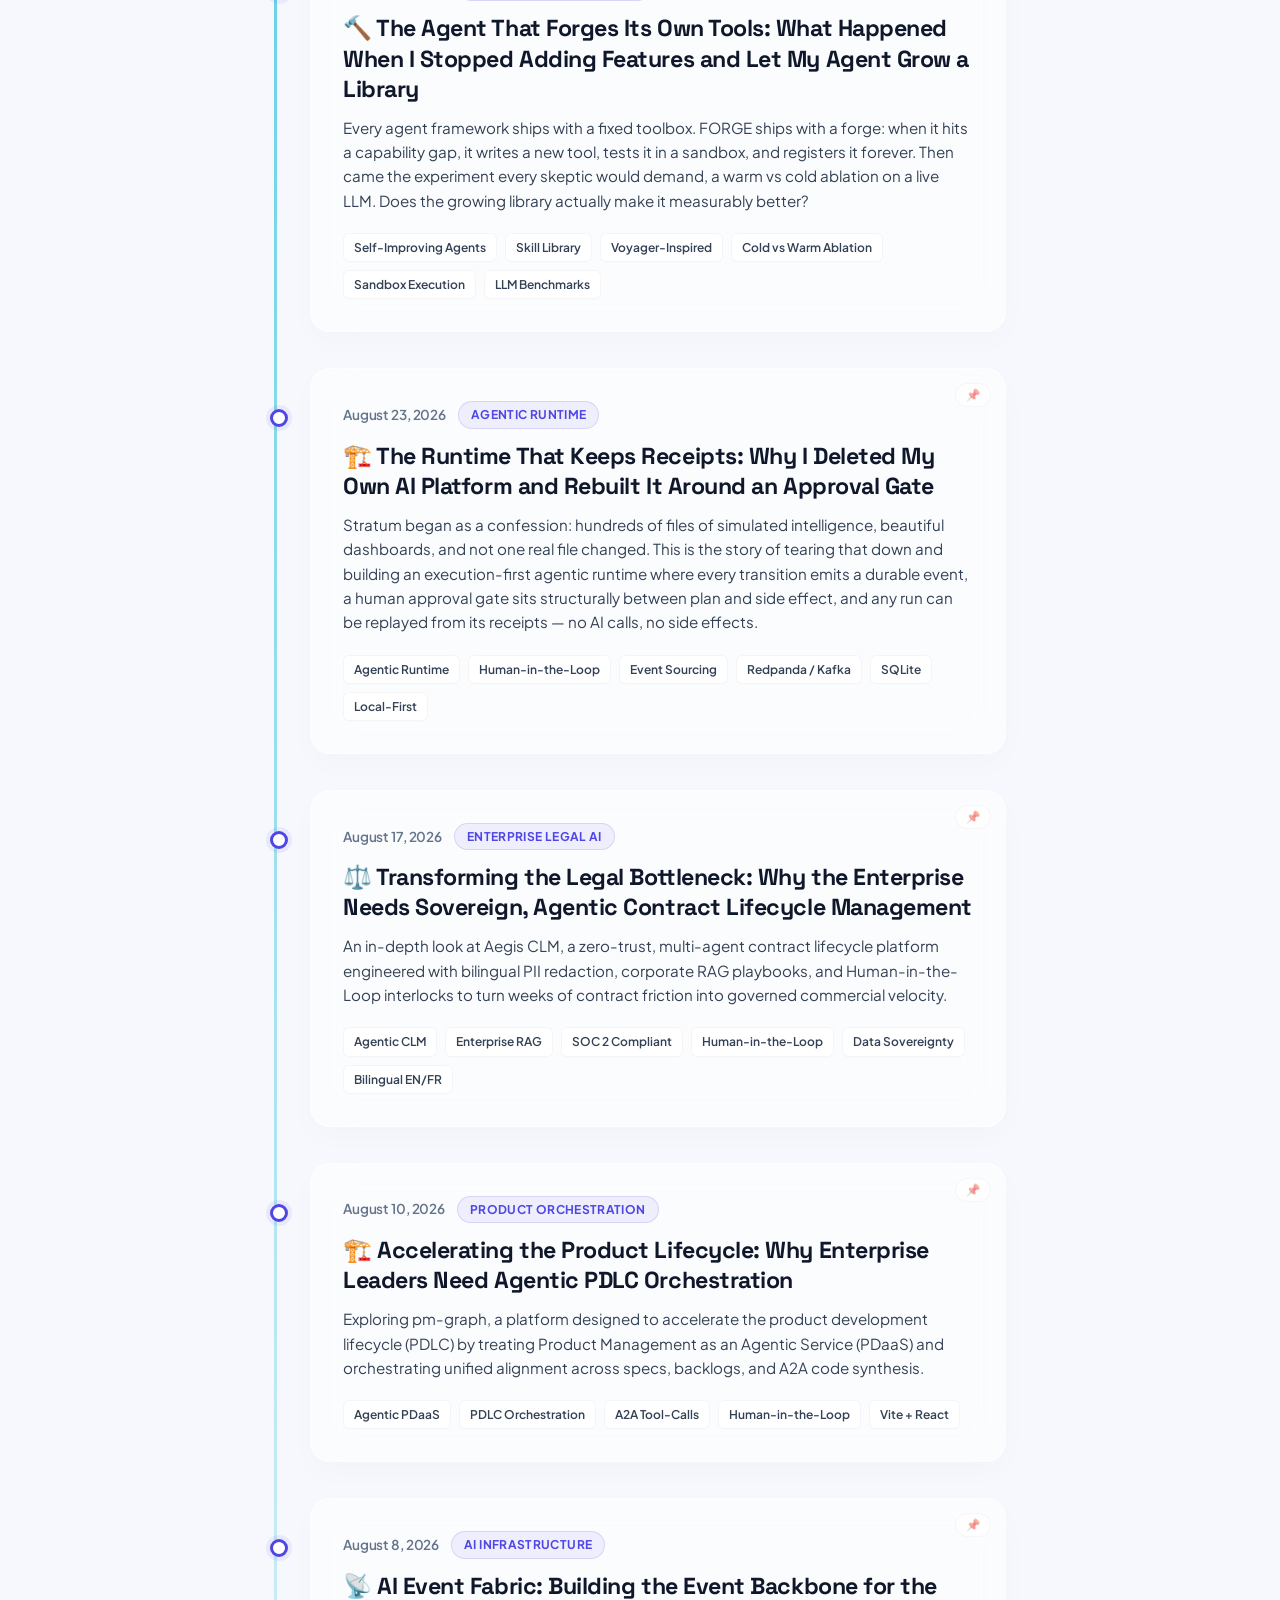
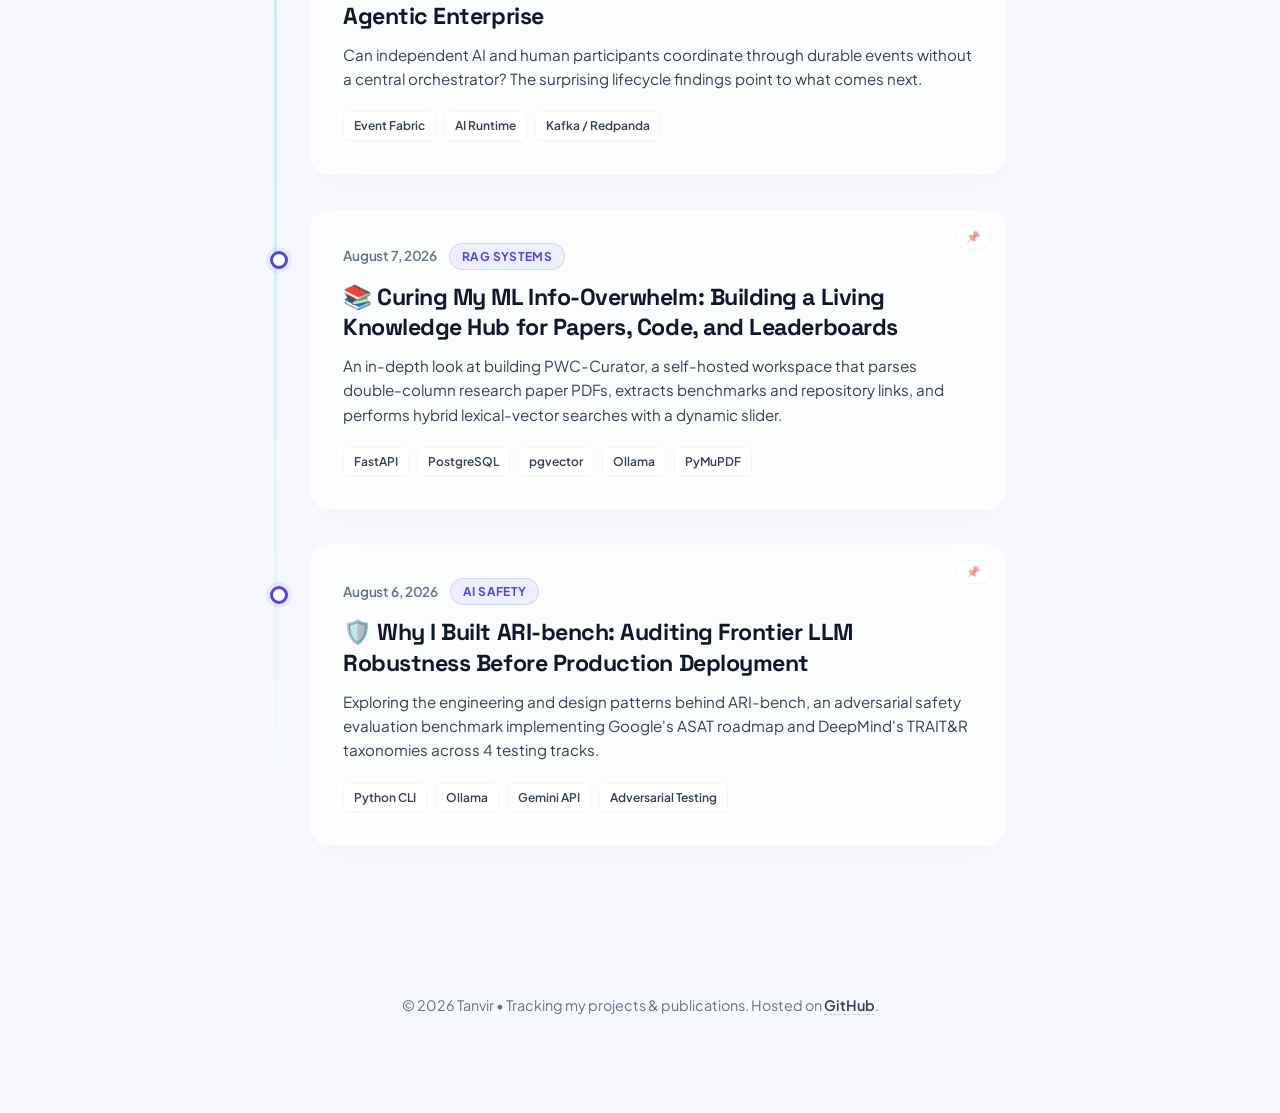
==== commit 9a974e7c: "Take down WebMCP article and remove homepage listing pending review" ====
--- a/index.html
+++ b/index.html
@@ -408,12 +408,7 @@
             <h2 class="section-title">Timeline & Publications</h2>
 
             <div class="timeline">
-                <a href="webmcp-edge/" class="article-card" id="webmcp-edge">
-                    <div class="article-meta"><span class="article-date">October 6, 2026</span><span class="article-category">Browser Agent Research</span></div>
-                    <h3 class="article-title">Turning a Website into an Agent-Native Interface</h3>
-                    <p class="article-desc">A frontend-only WebMCP prototype on real CUDA and Inference content. Inspect the declared-tool architecture, verified local contracts, and the browser-agent experiments still needed.</p>
-                    <div class="tech-tags"><span class="tech-tag">WebMCP</span><span class="tech-tag">Browser Tools</span><span class="tech-tag">Reproducible Protocol</span></div>
-                </a>
+
 
                 <a href="/AI-Staff-Accountant/blog/" class="article-card" id="ai-staff-accountant">
                     <div class="article-meta">
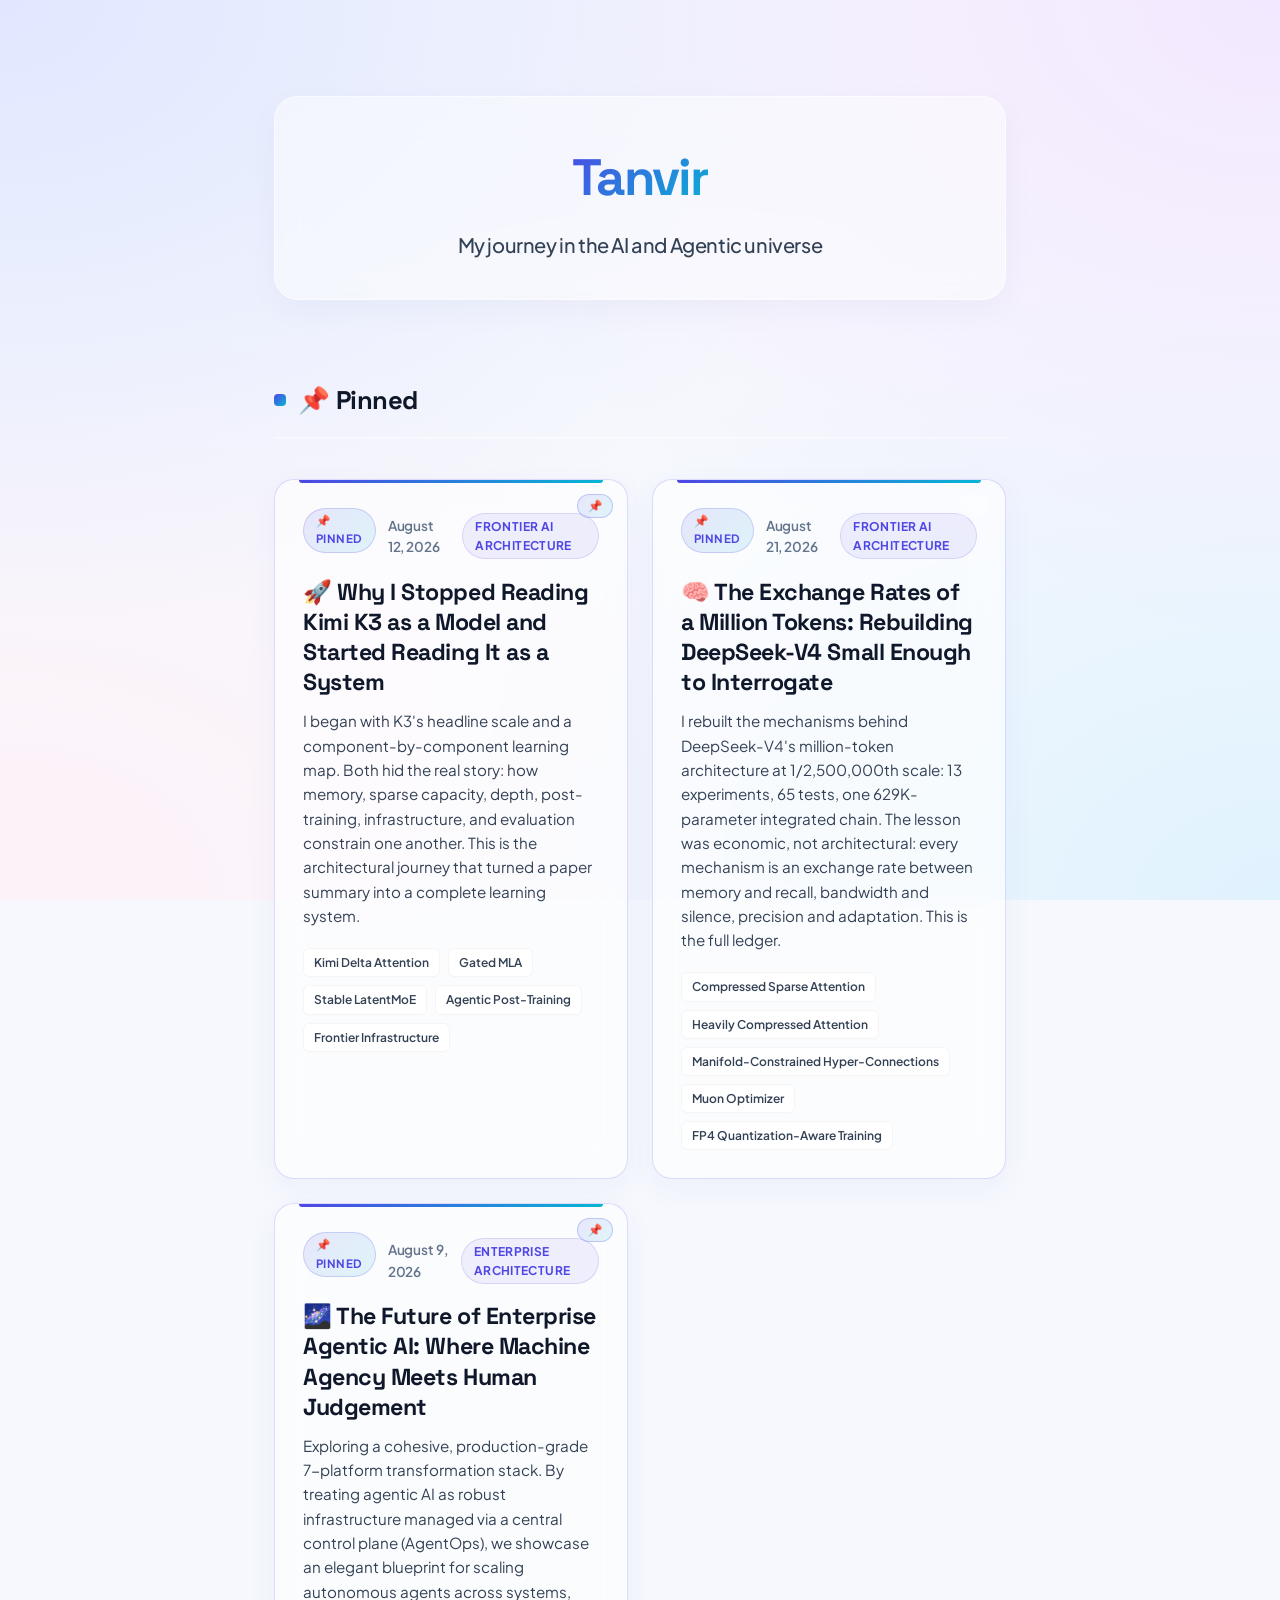
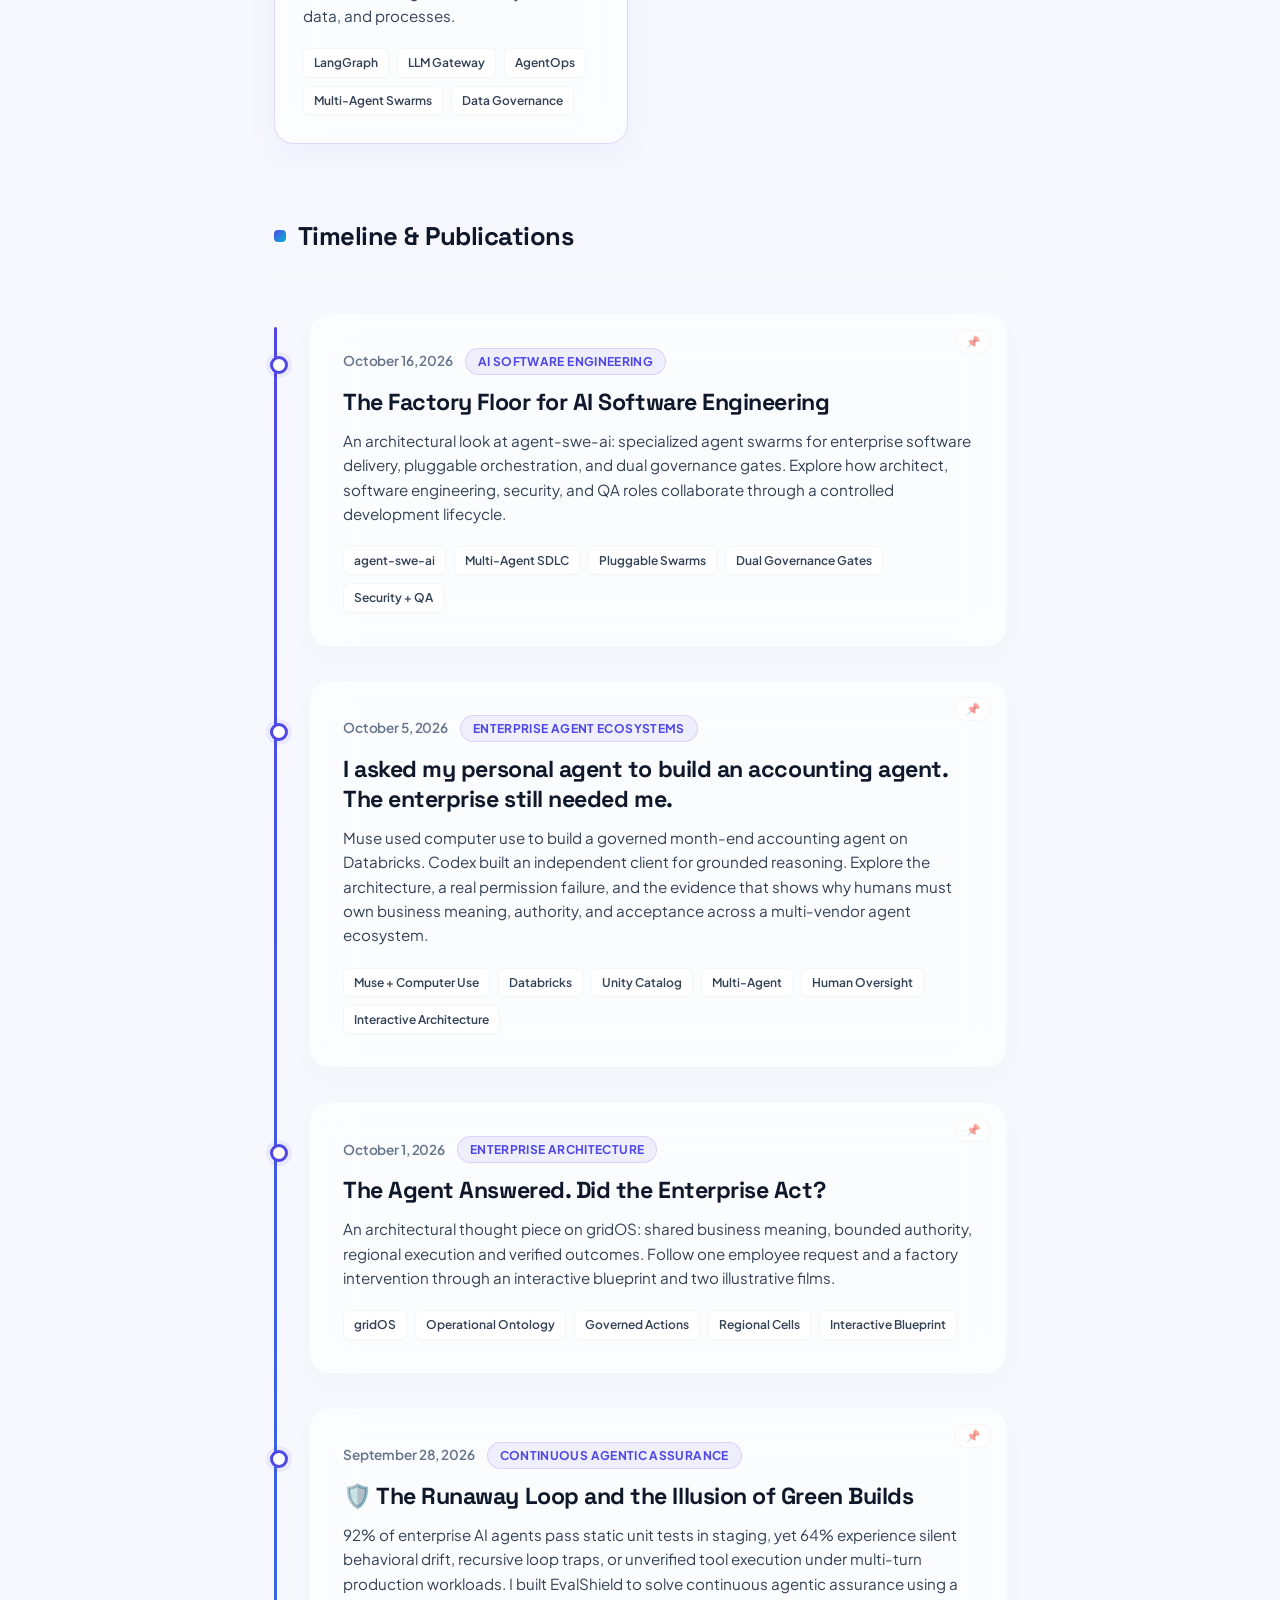
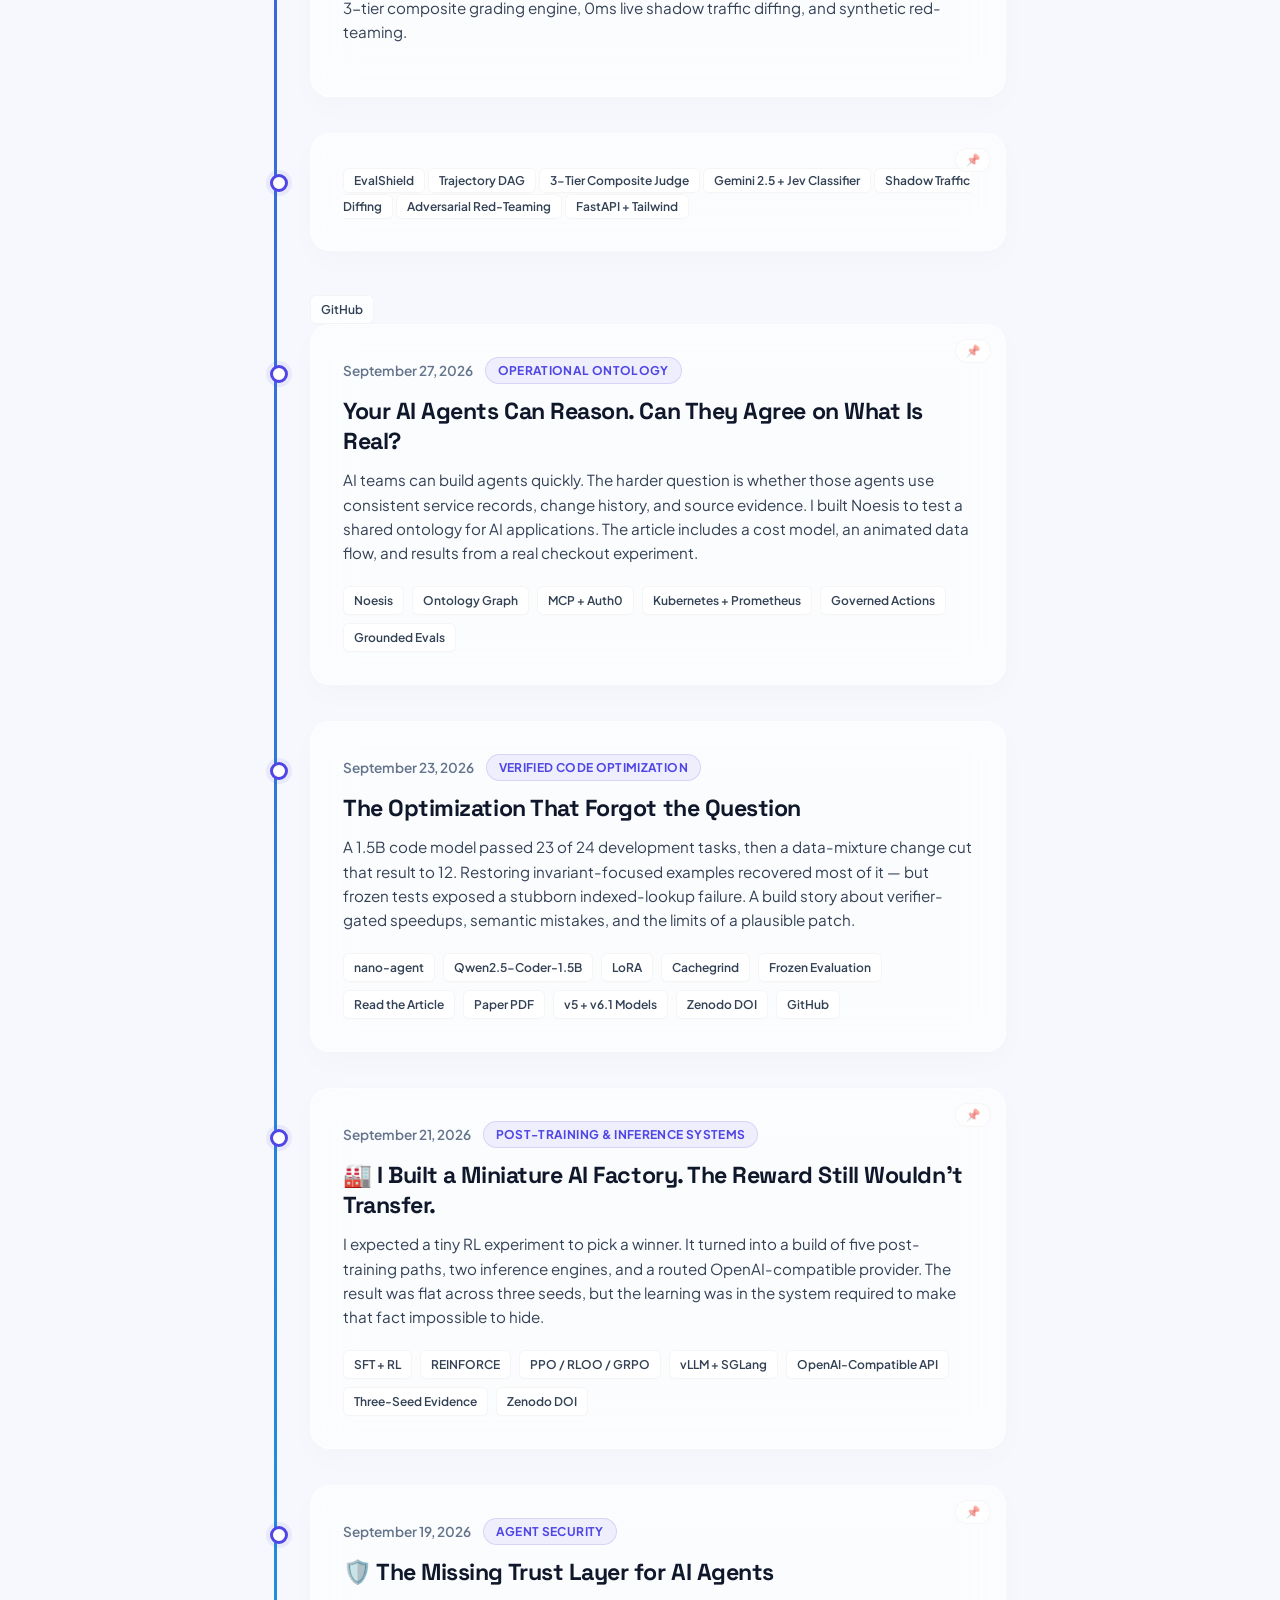
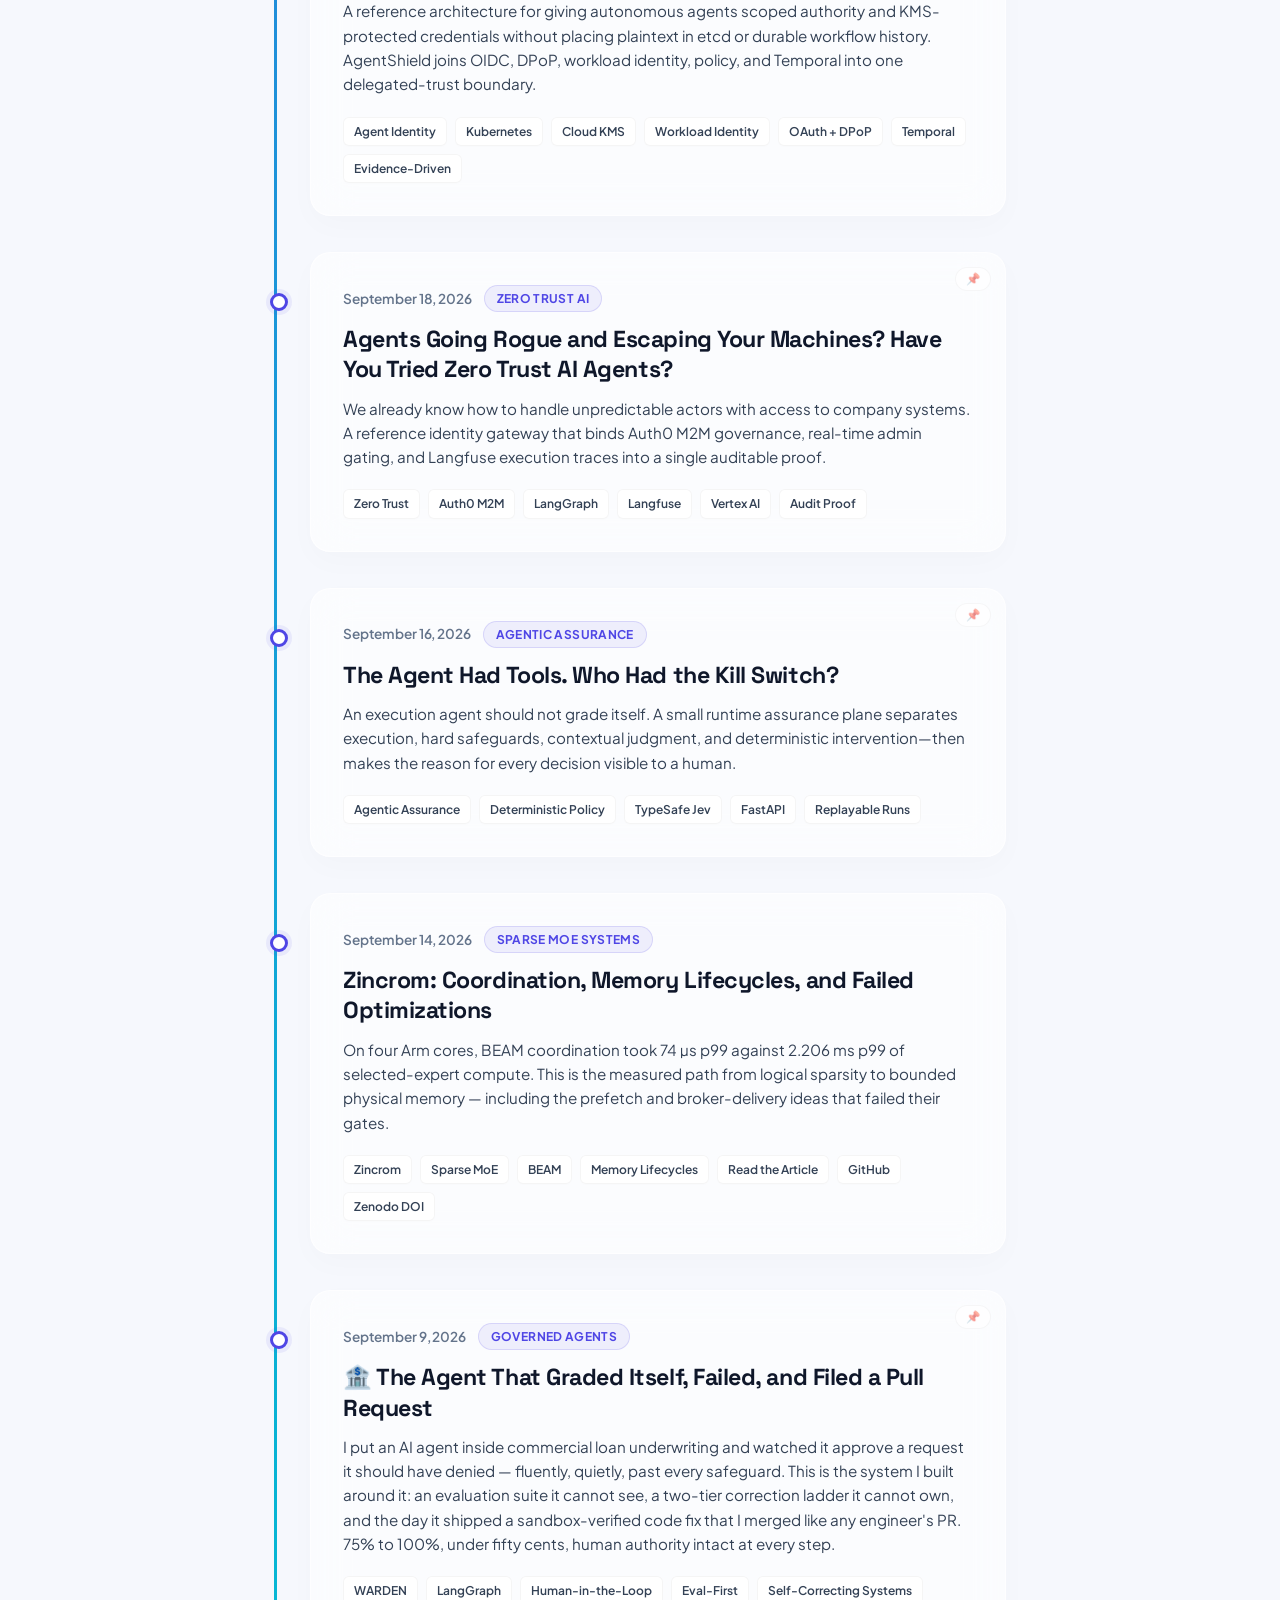
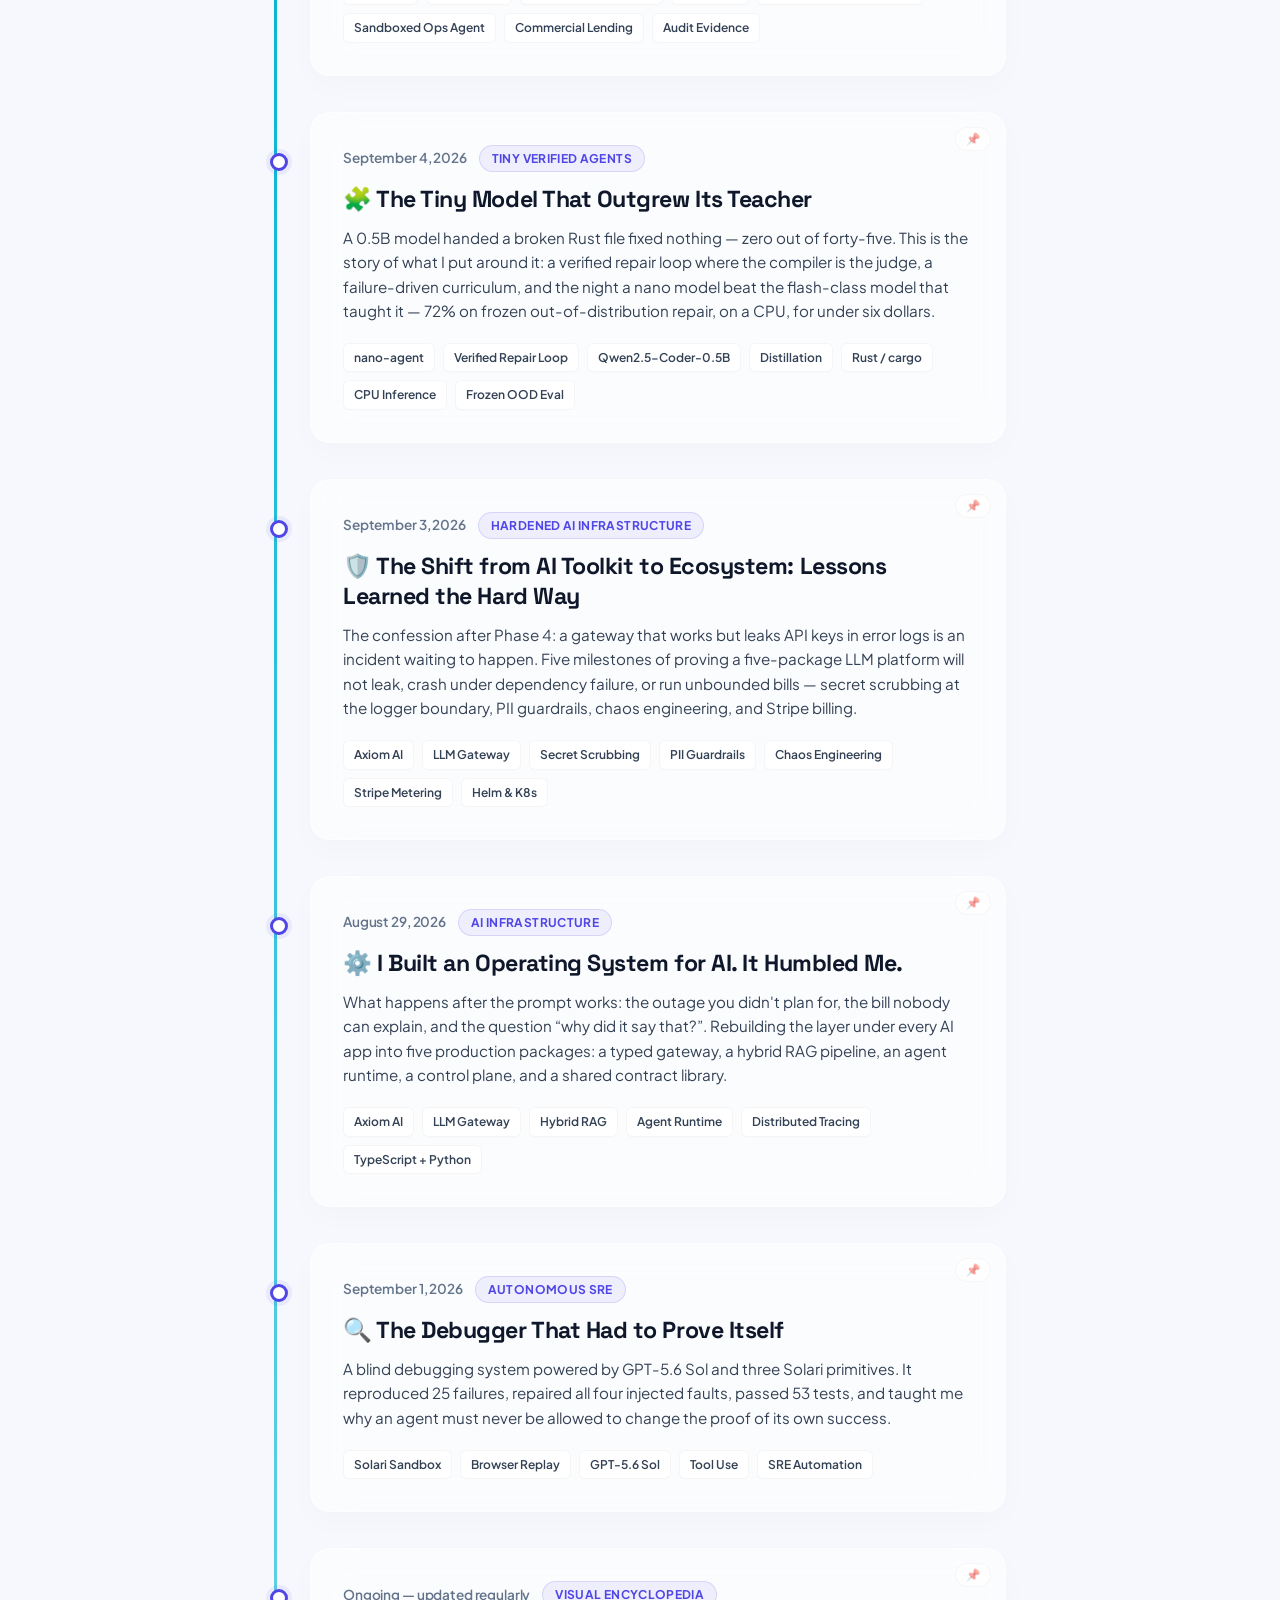
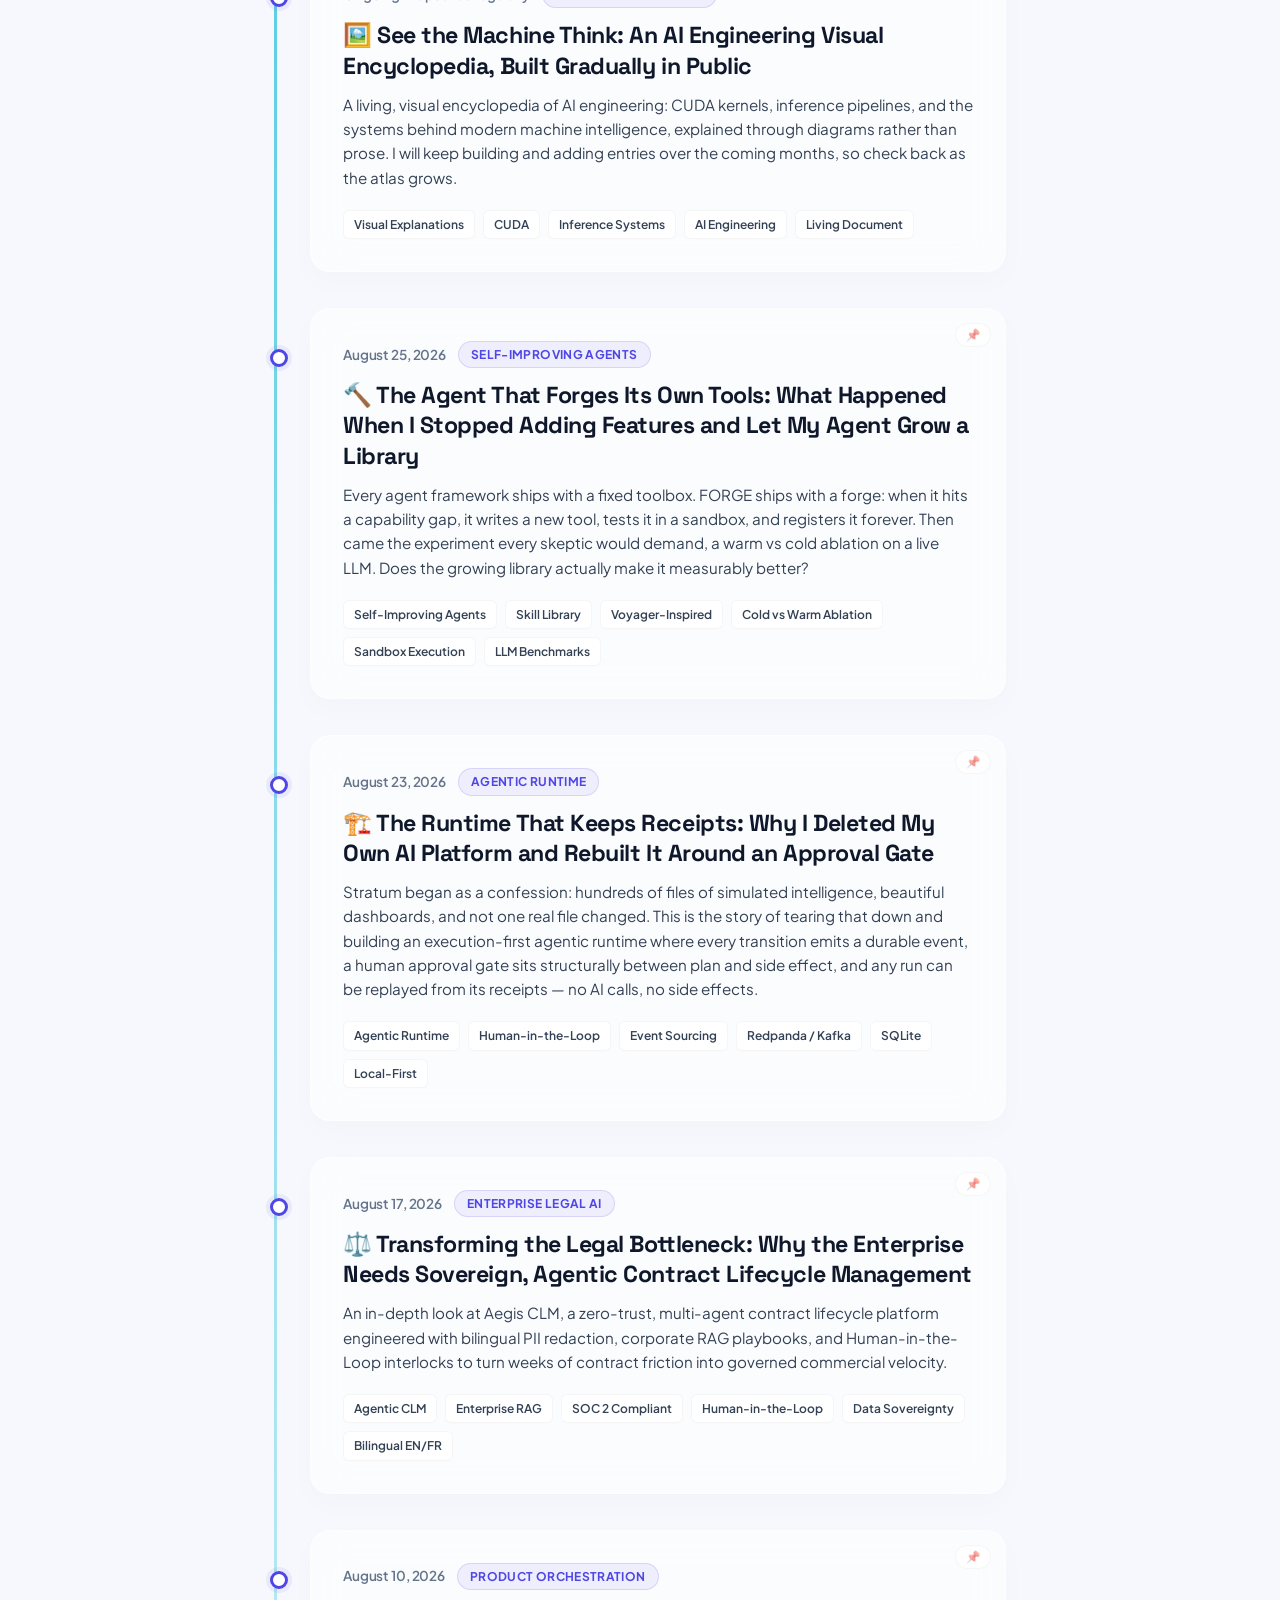
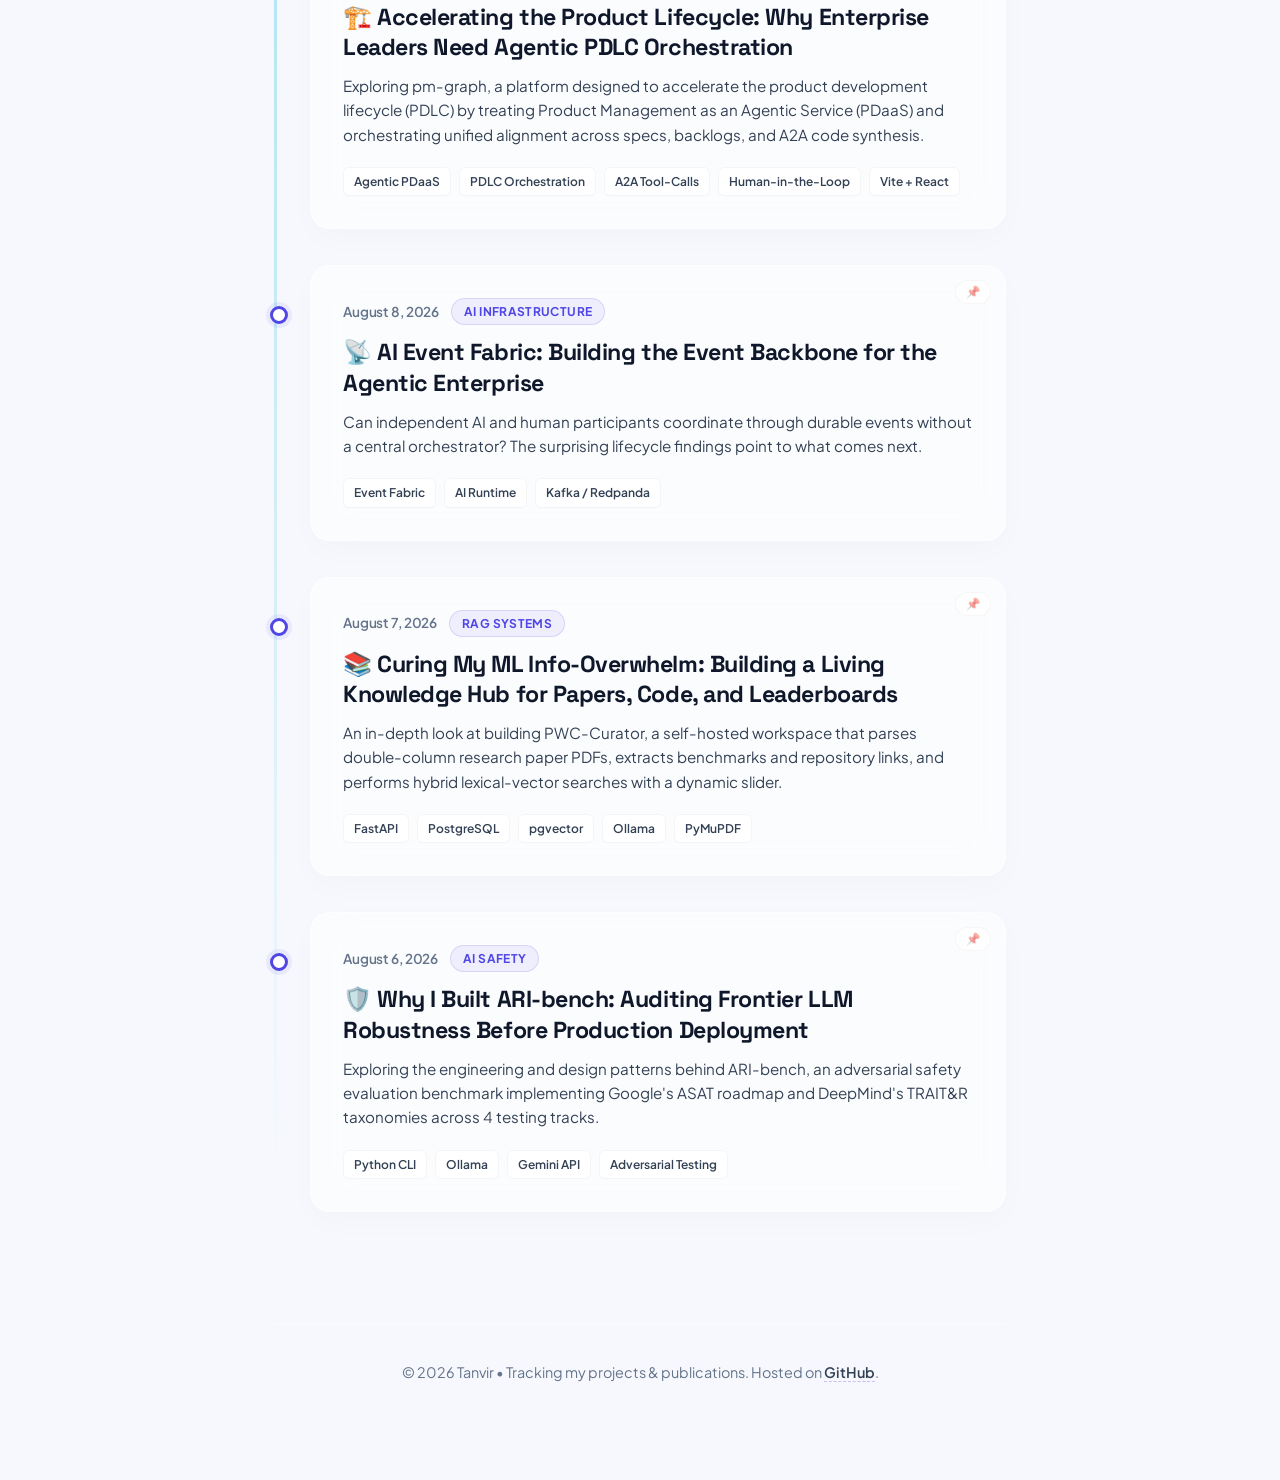
==== commit 9633cf67: "docs: add agent-swe-ai blog card to homepage" ====
--- a/index.html
+++ b/index.html
@@ -408,6 +408,21 @@
             <h2 class="section-title">Timeline & Publications</h2>
 
             <div class="timeline">
+                <a href="https://mailtotanvir.github.io/agent-swe-ai/BLOG_POST.html" class="article-card" id="agent-swe-ai-factory-floor">
+                    <div class="article-meta">
+                        <span class="article-date">October 16, 2026</span>
+                        <span class="article-category">AI Software Engineering</span>
+                    </div>
+                    <h3 class="article-title">The Factory Floor for AI Software Engineering</h3>
+                    <p class="article-desc">An architectural look at agent-swe-ai: specialized agent swarms for enterprise software delivery, pluggable orchestration, and dual governance gates. Explore how architect, software engineering, security, and QA roles collaborate through a controlled development lifecycle.</p>
+                    <div class="tech-tags">
+                        <span class="tech-tag">agent-swe-ai</span>
+                        <span class="tech-tag">Multi-Agent SDLC</span>
+                        <span class="tech-tag">Pluggable Swarms</span>
+                        <span class="tech-tag">Dual Governance Gates</span>
+                        <span class="tech-tag">Security + QA</span>
+                    </div>
+                </a>
 
 
                 <a href="/AI-Staff-Accountant/blog/" class="article-card" id="ai-staff-accountant">
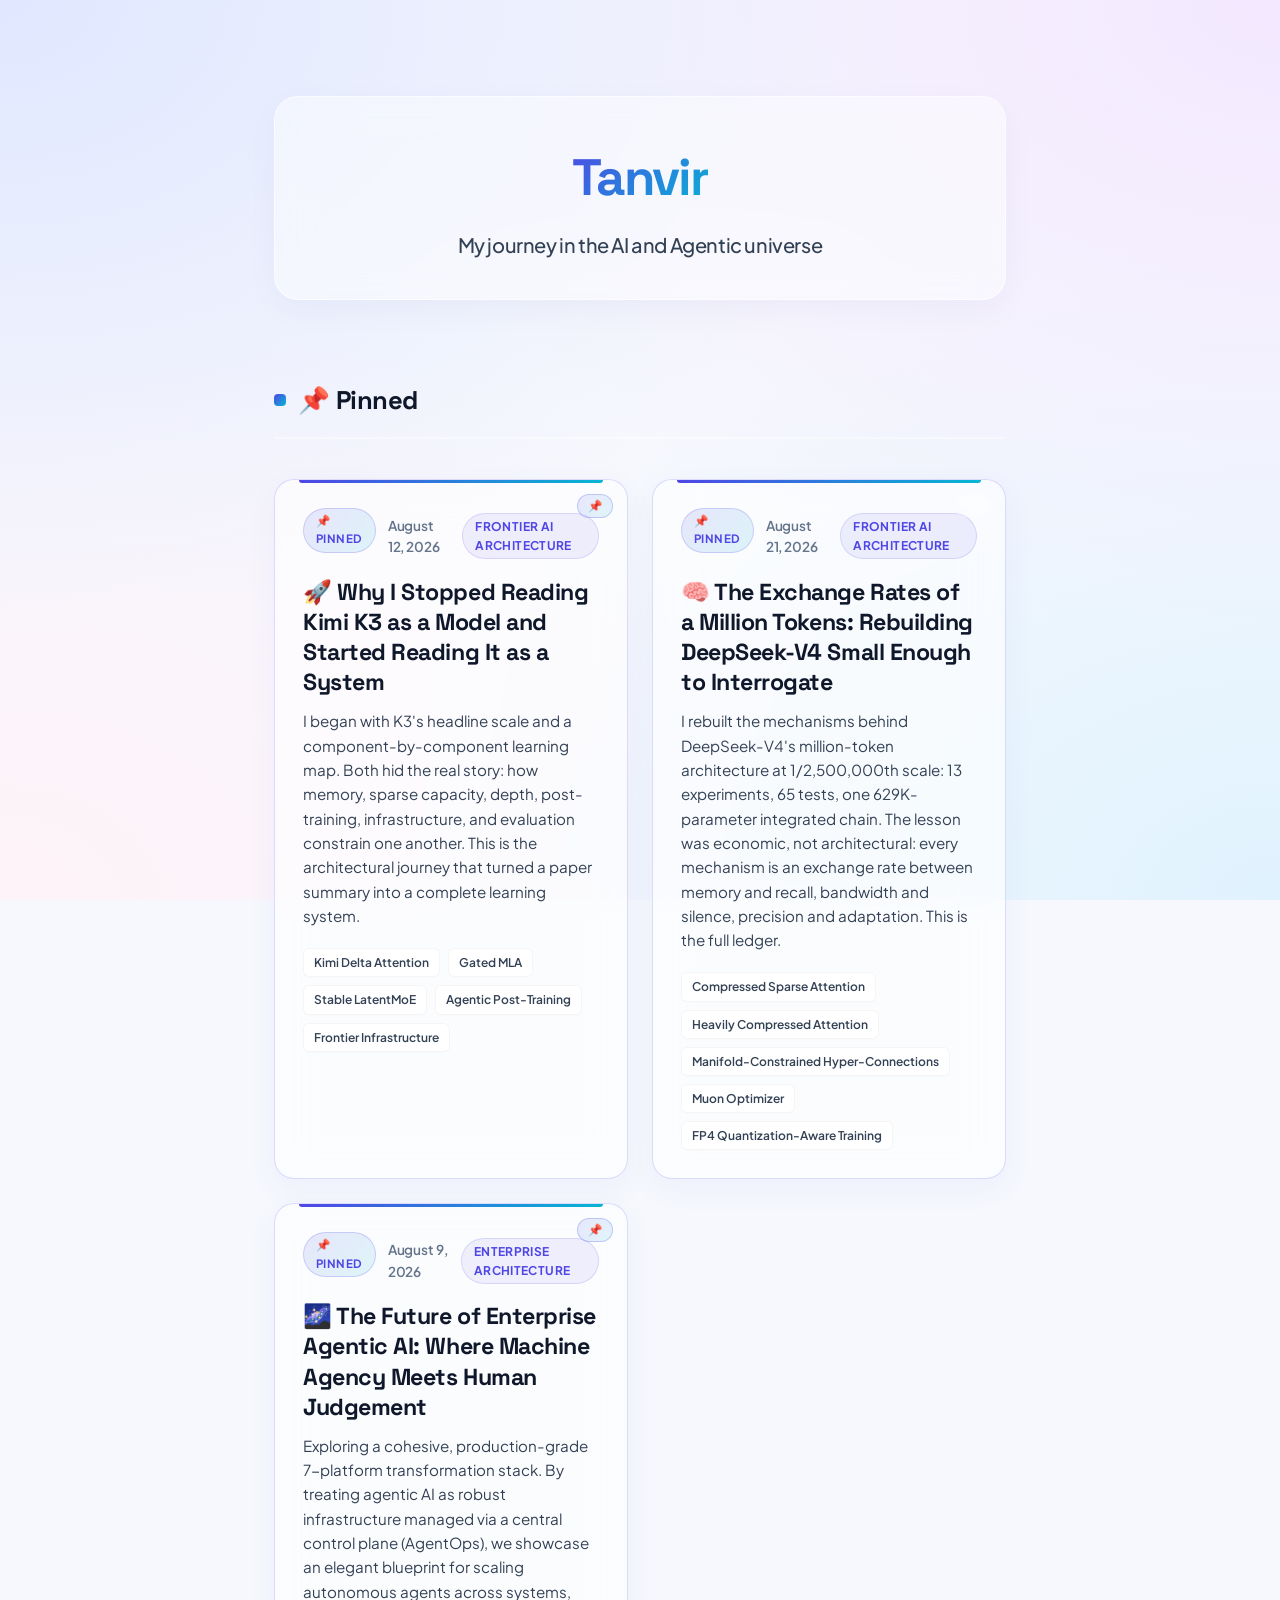
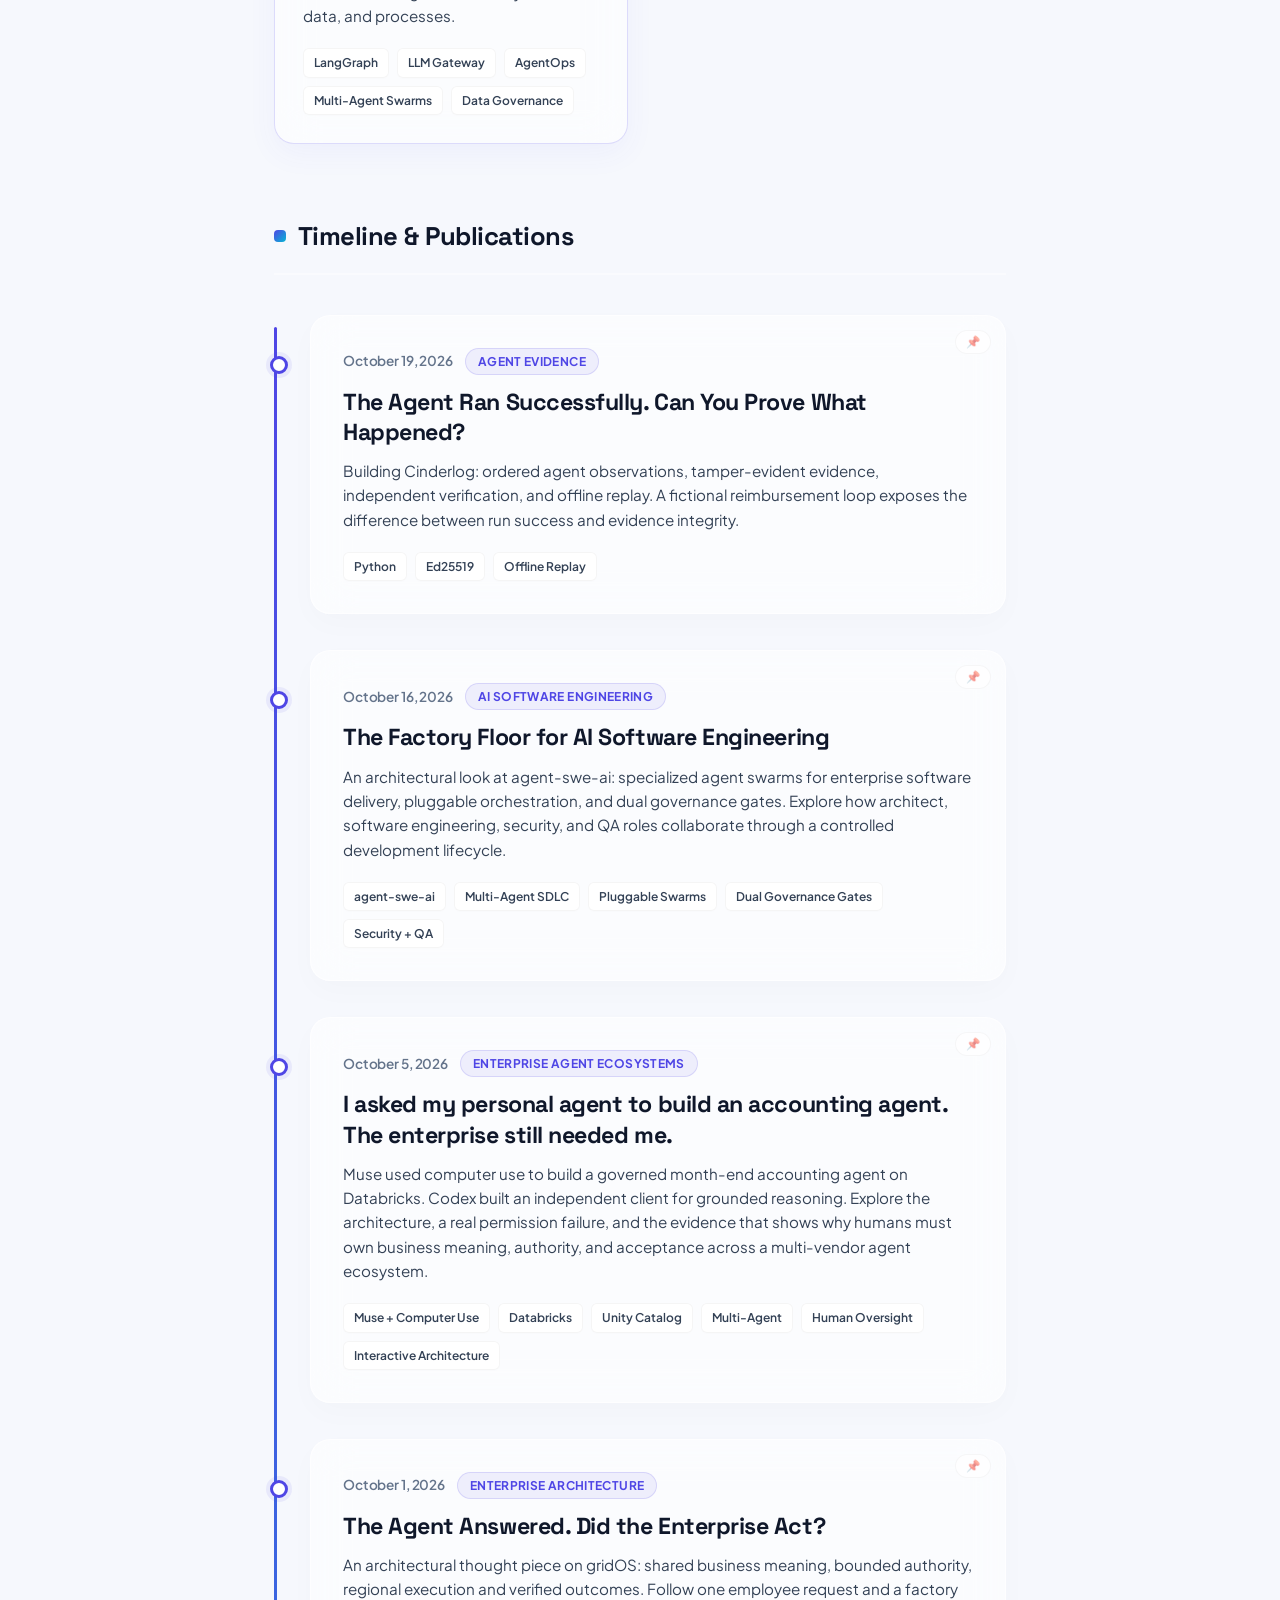
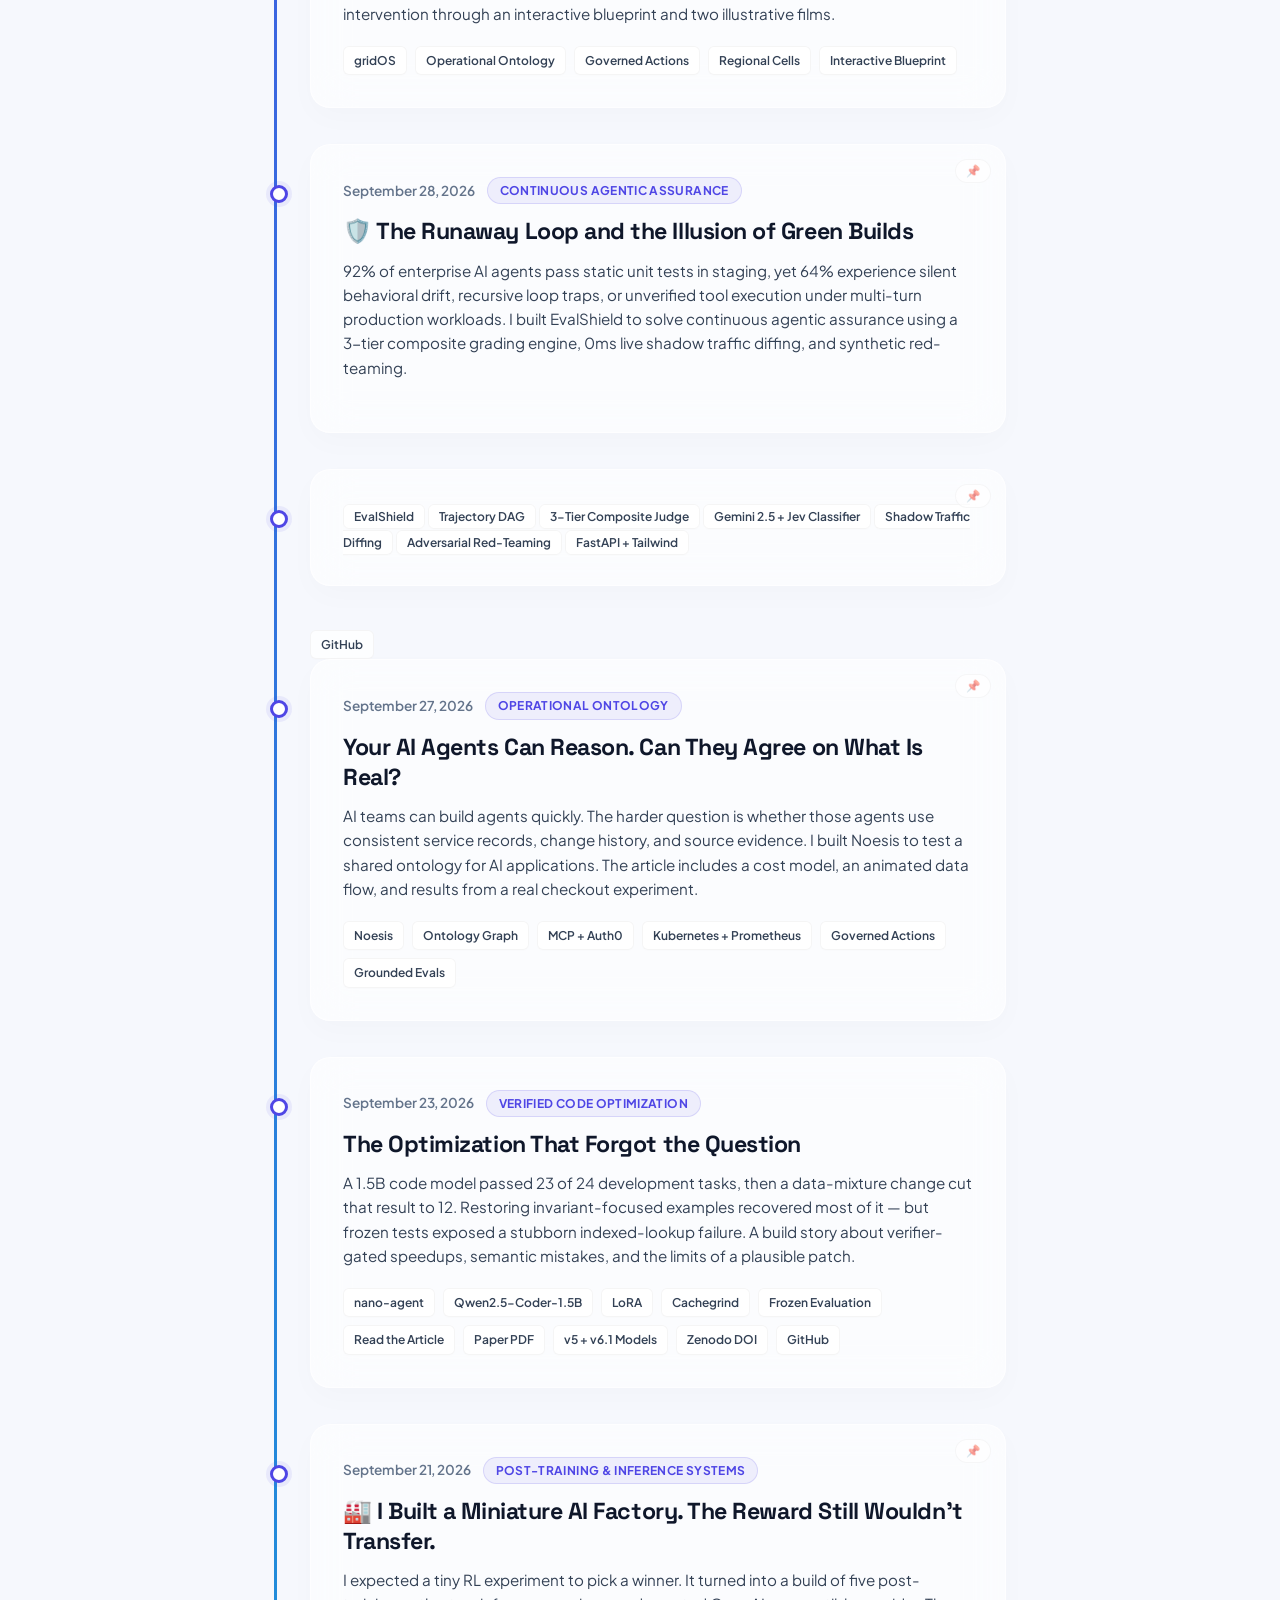
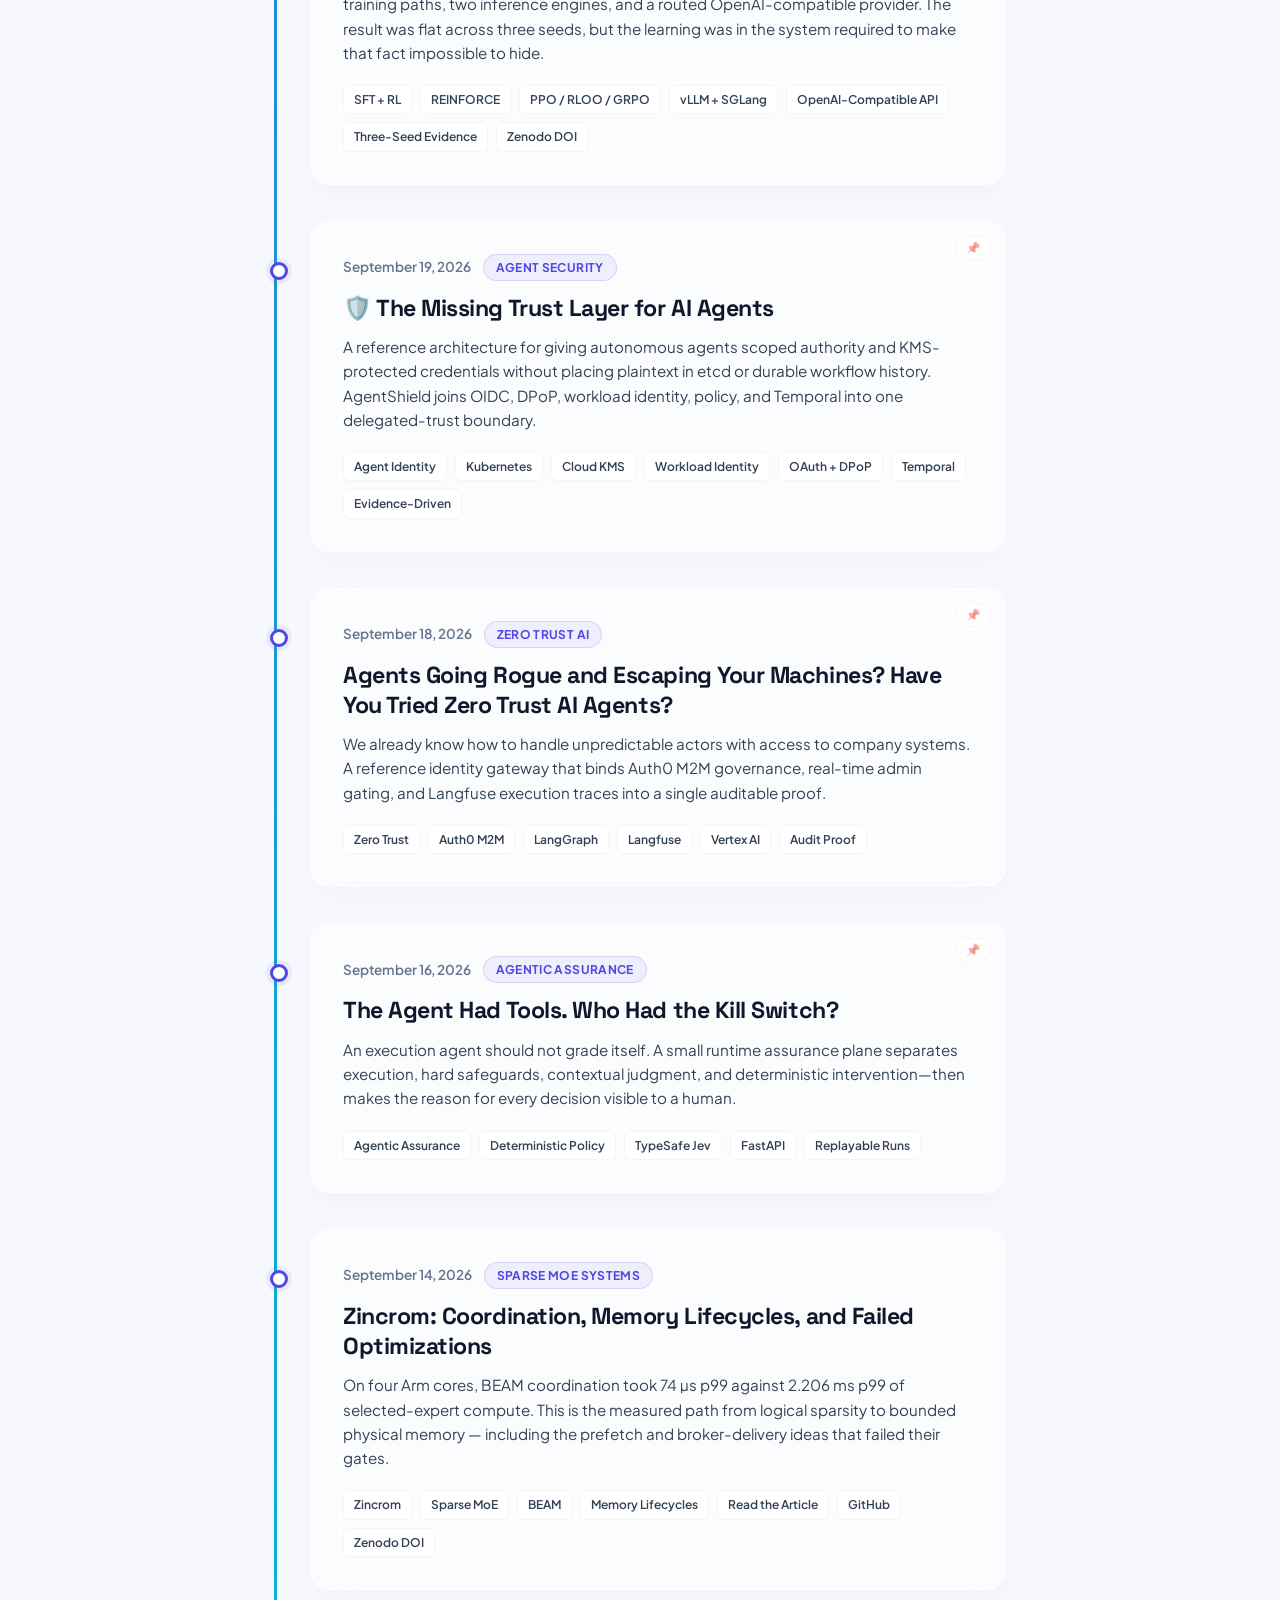
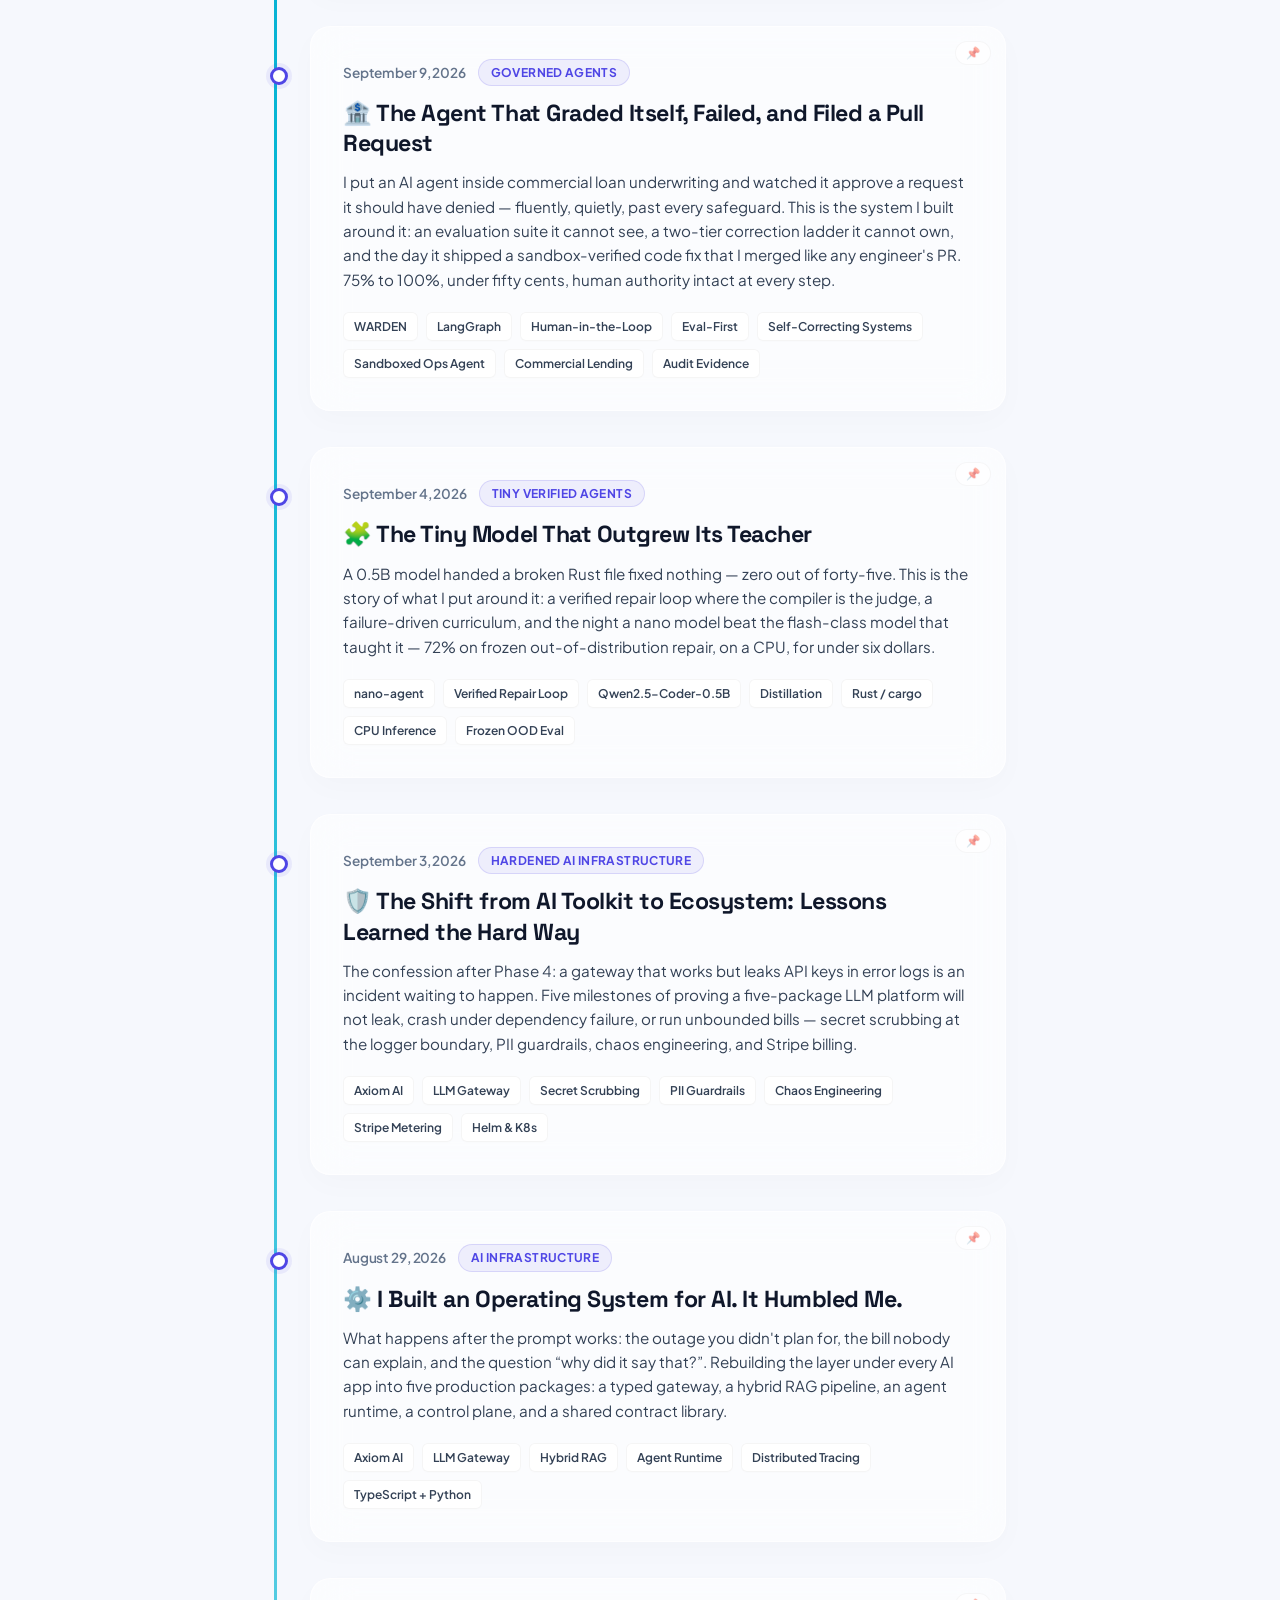
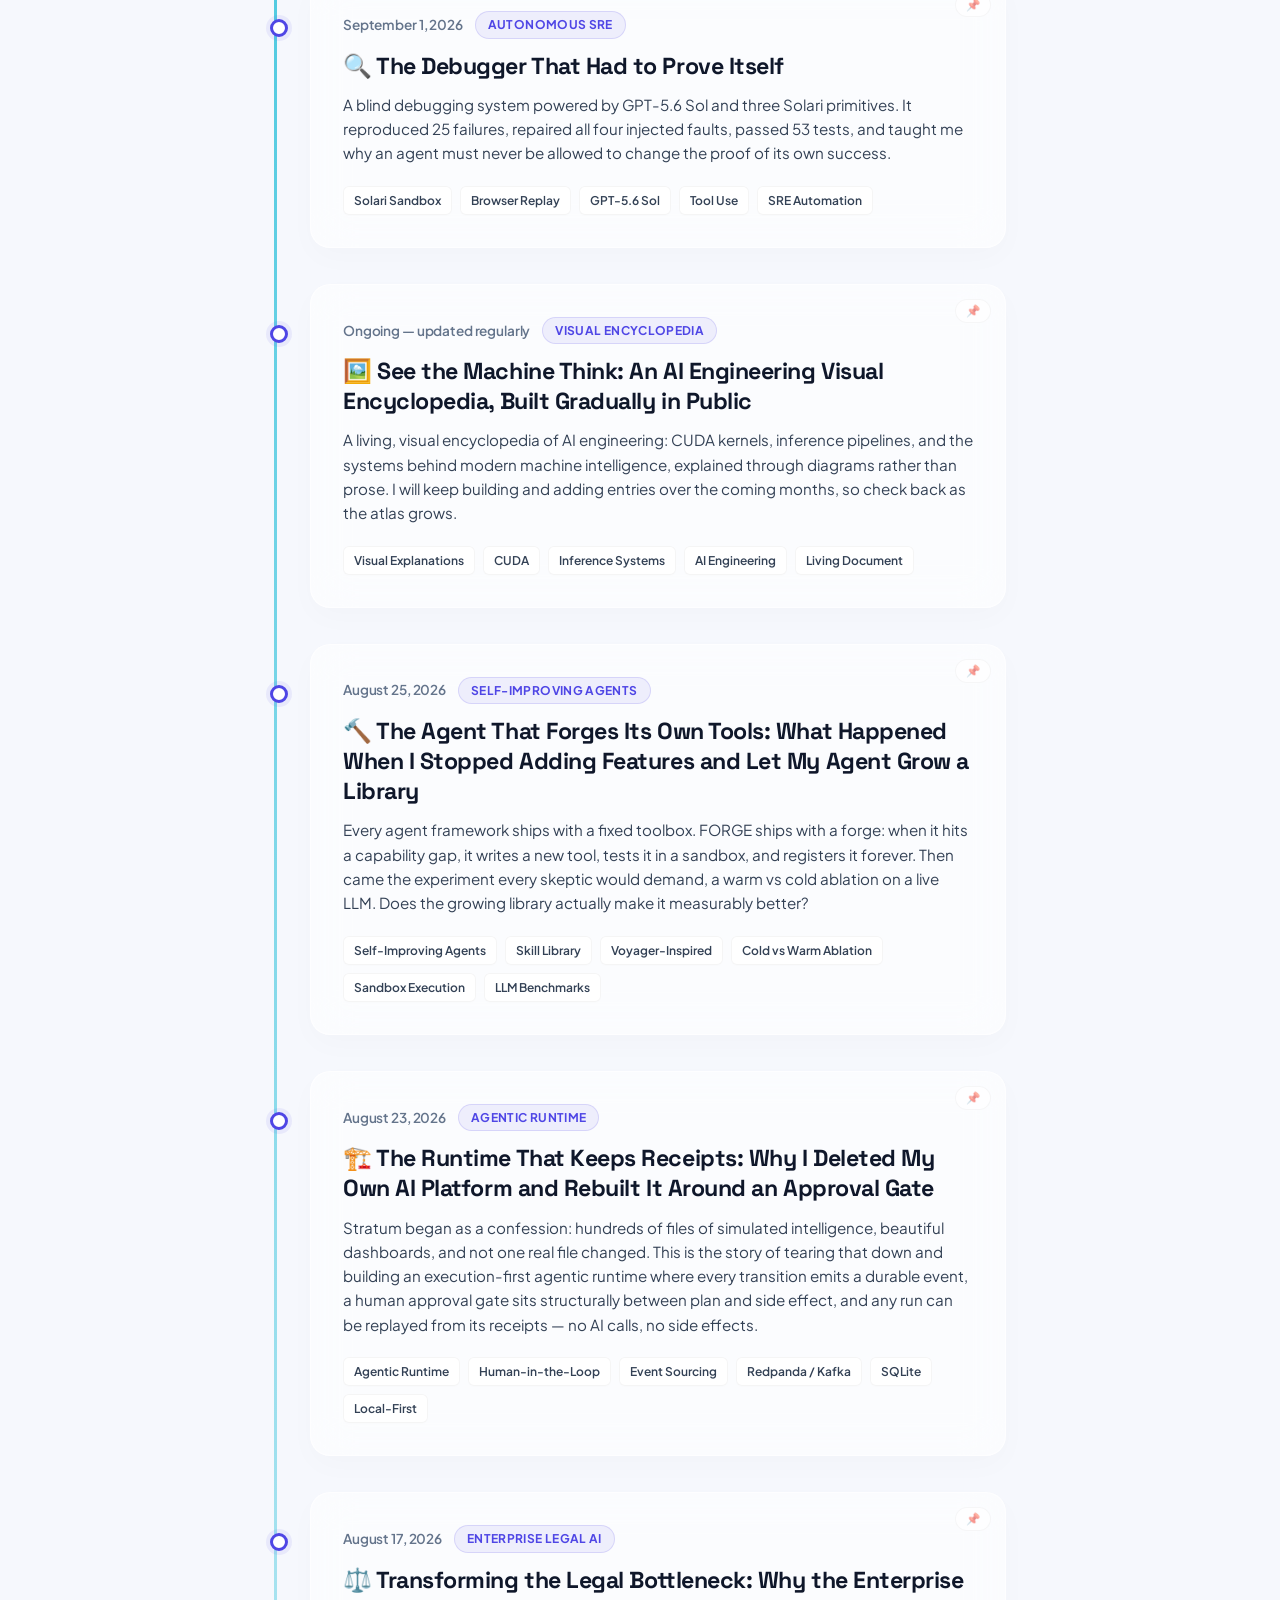
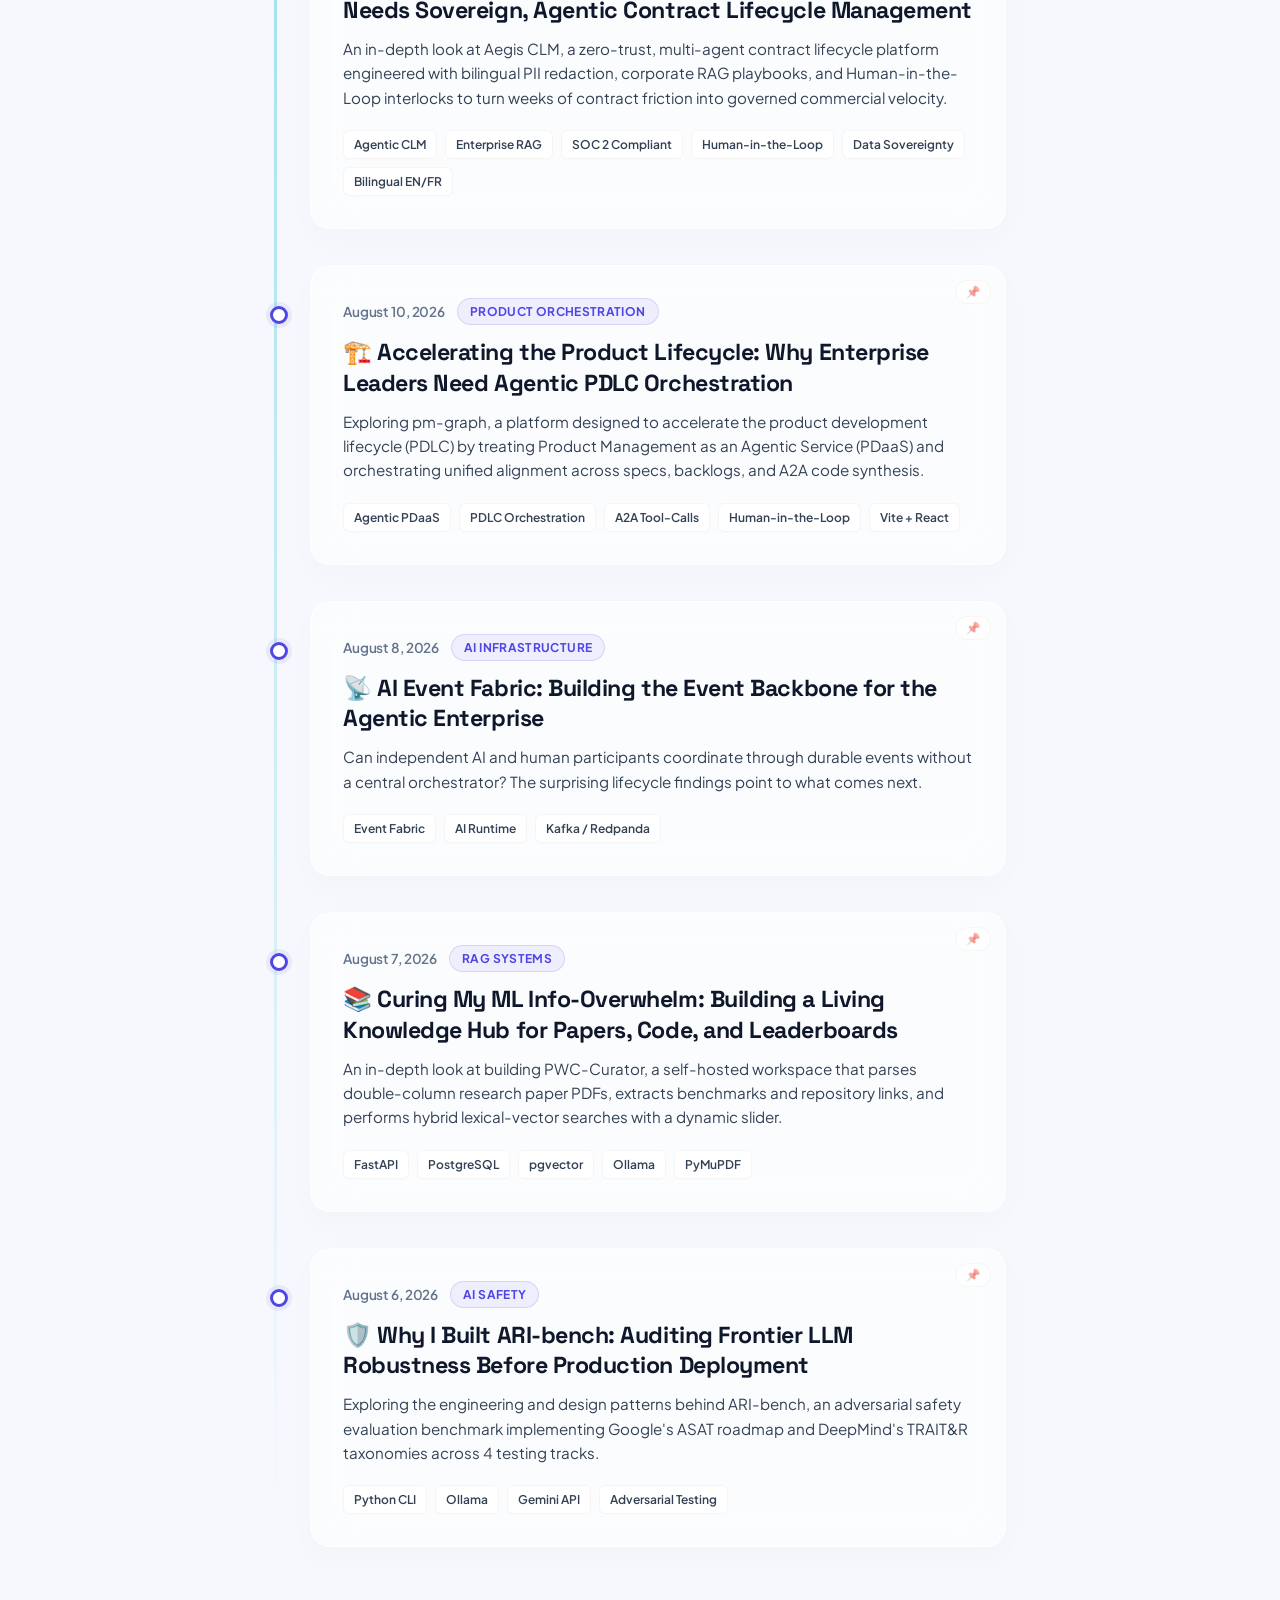
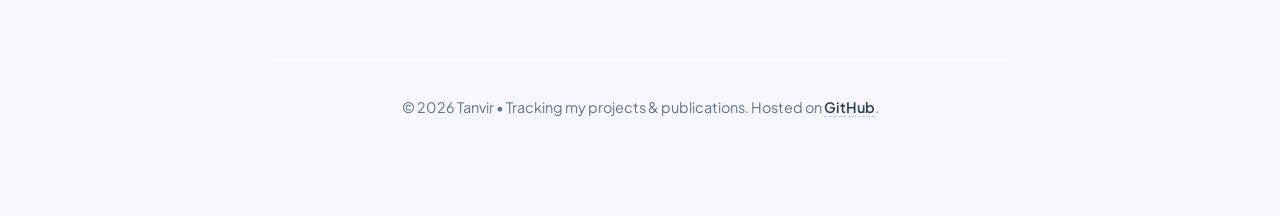
==== commit 929be922: "Publish Cinderlog investigation with verified UI screenshots" ====
--- a/index.html
+++ b/index.html
@@ -408,6 +408,13 @@
             <h2 class="section-title">Timeline & Publications</h2>
 
             <div class="timeline">
+                <a href="cinderlog/" class="article-card" id="cinderlog-flight-recorder">
+                    <div class="article-meta"><span class="article-date">October 19, 2026</span><span class="article-category">Agent Evidence</span></div>
+                    <h3 class="article-title">The Agent Ran Successfully. Can You Prove What Happened?</h3>
+                    <p class="article-desc">Building Cinderlog: ordered agent observations, tamper-evident evidence, independent verification, and offline replay. A fictional reimbursement loop exposes the difference between run success and evidence integrity.</p>
+                    <div class="tech-tags"><span class="tech-tag">Python</span><span class="tech-tag">Ed25519</span><span class="tech-tag">Offline Replay</span></div>
+                </a>
+
                 <a href="https://mailtotanvir.github.io/agent-swe-ai/BLOG_POST.html" class="article-card" id="agent-swe-ai-factory-floor">
                     <div class="article-meta">
                         <span class="article-date">October 16, 2026</span>
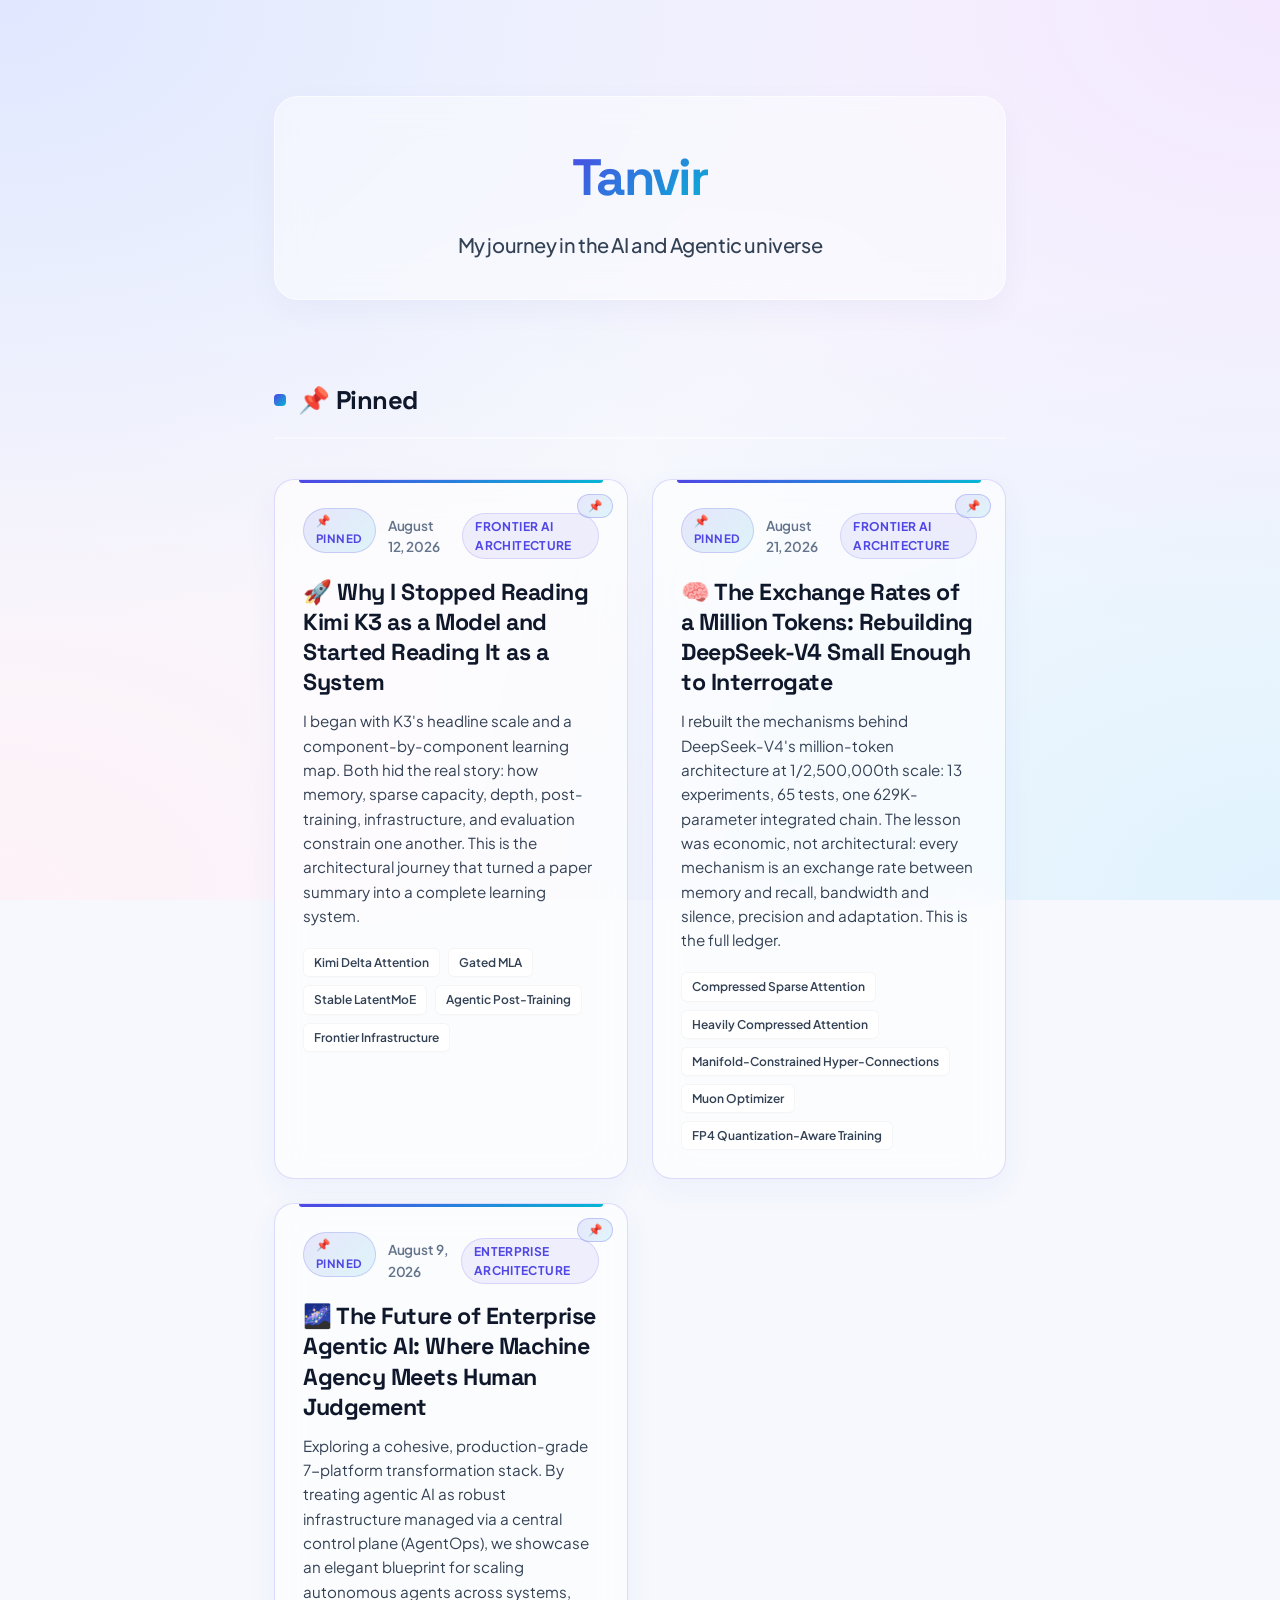
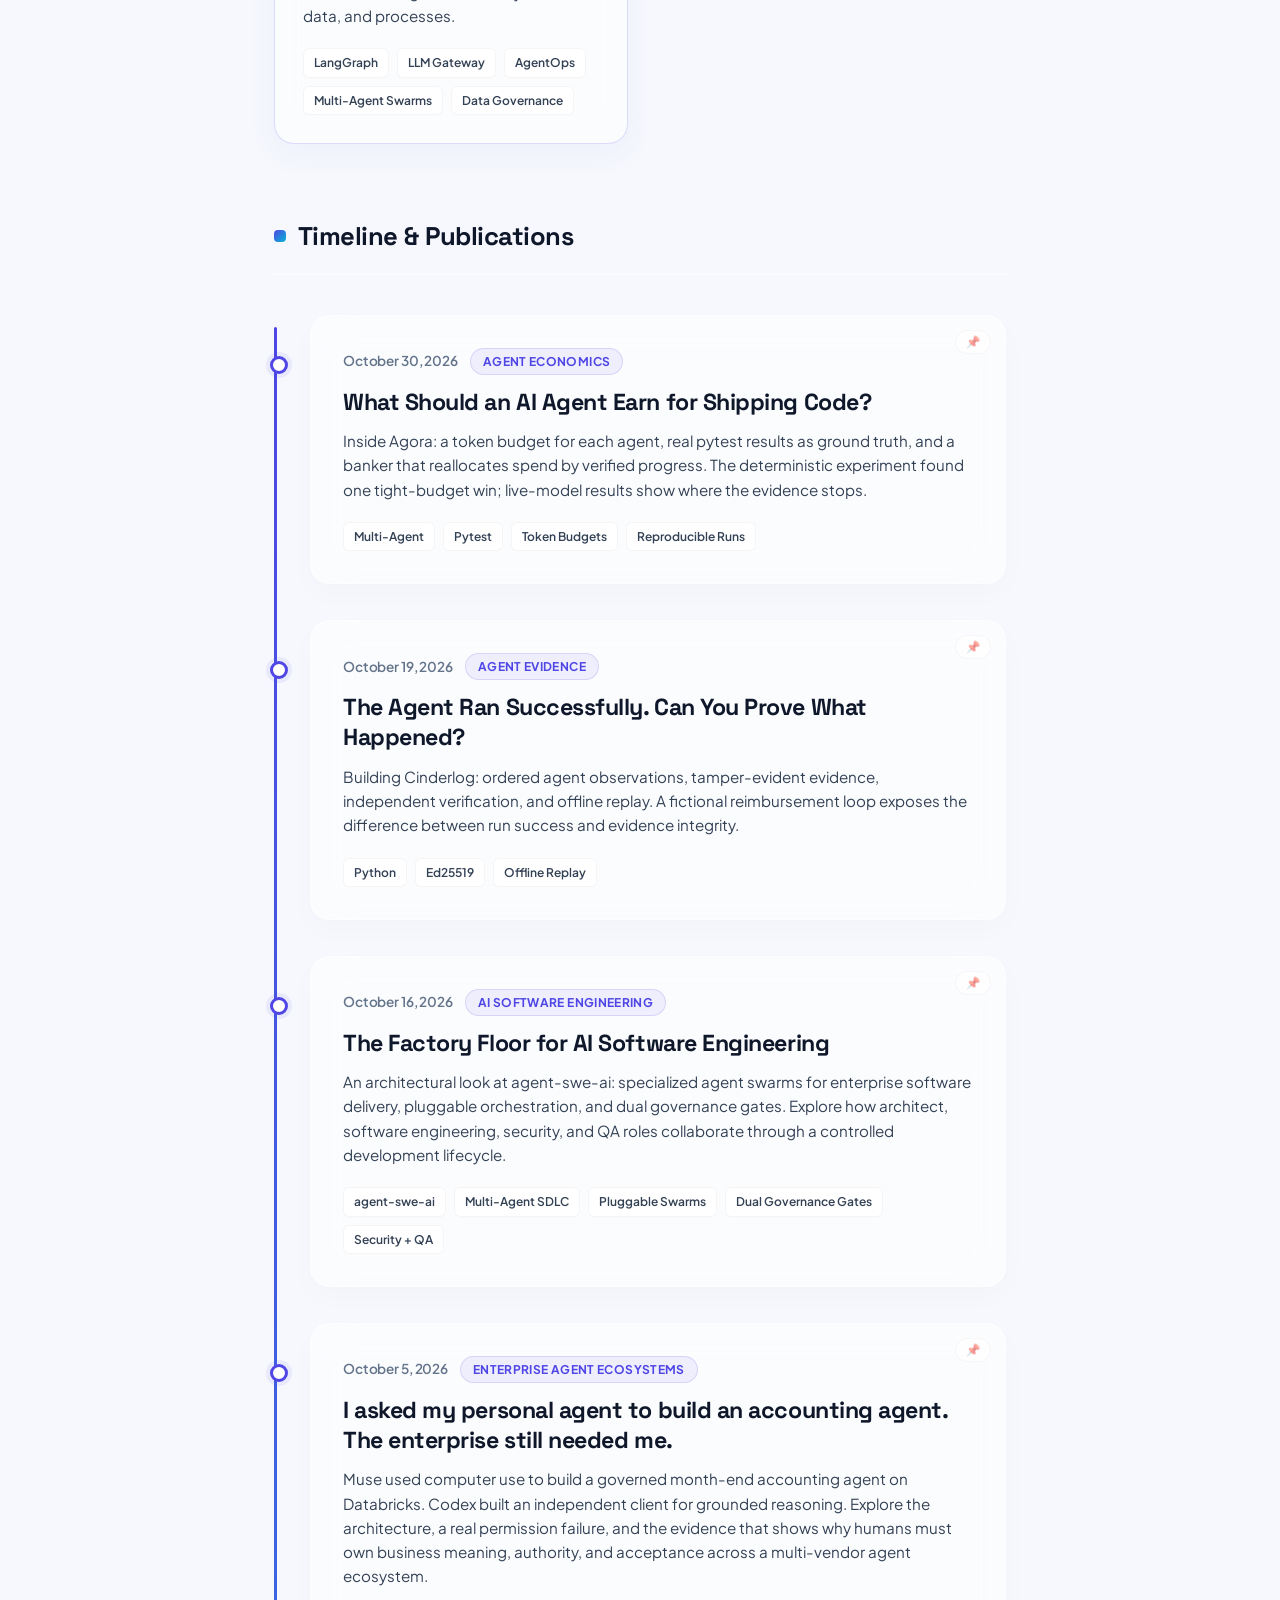
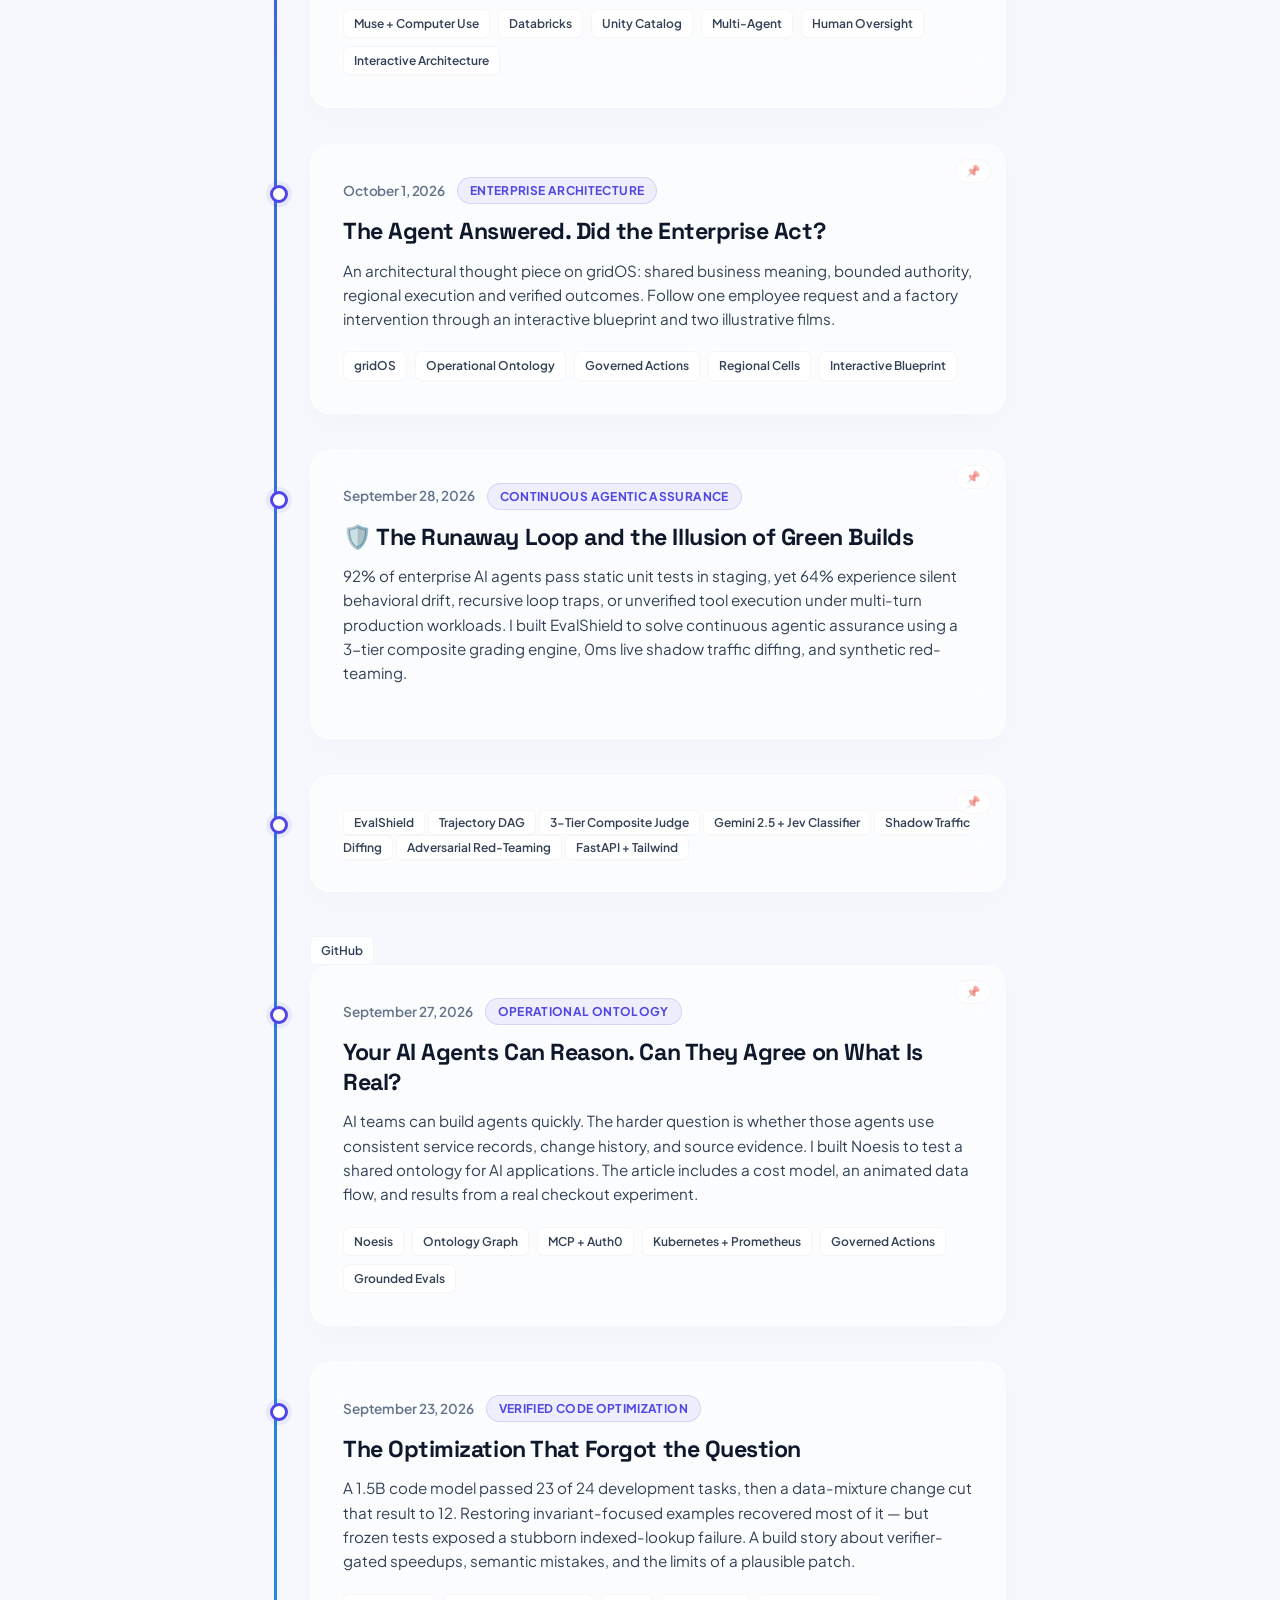
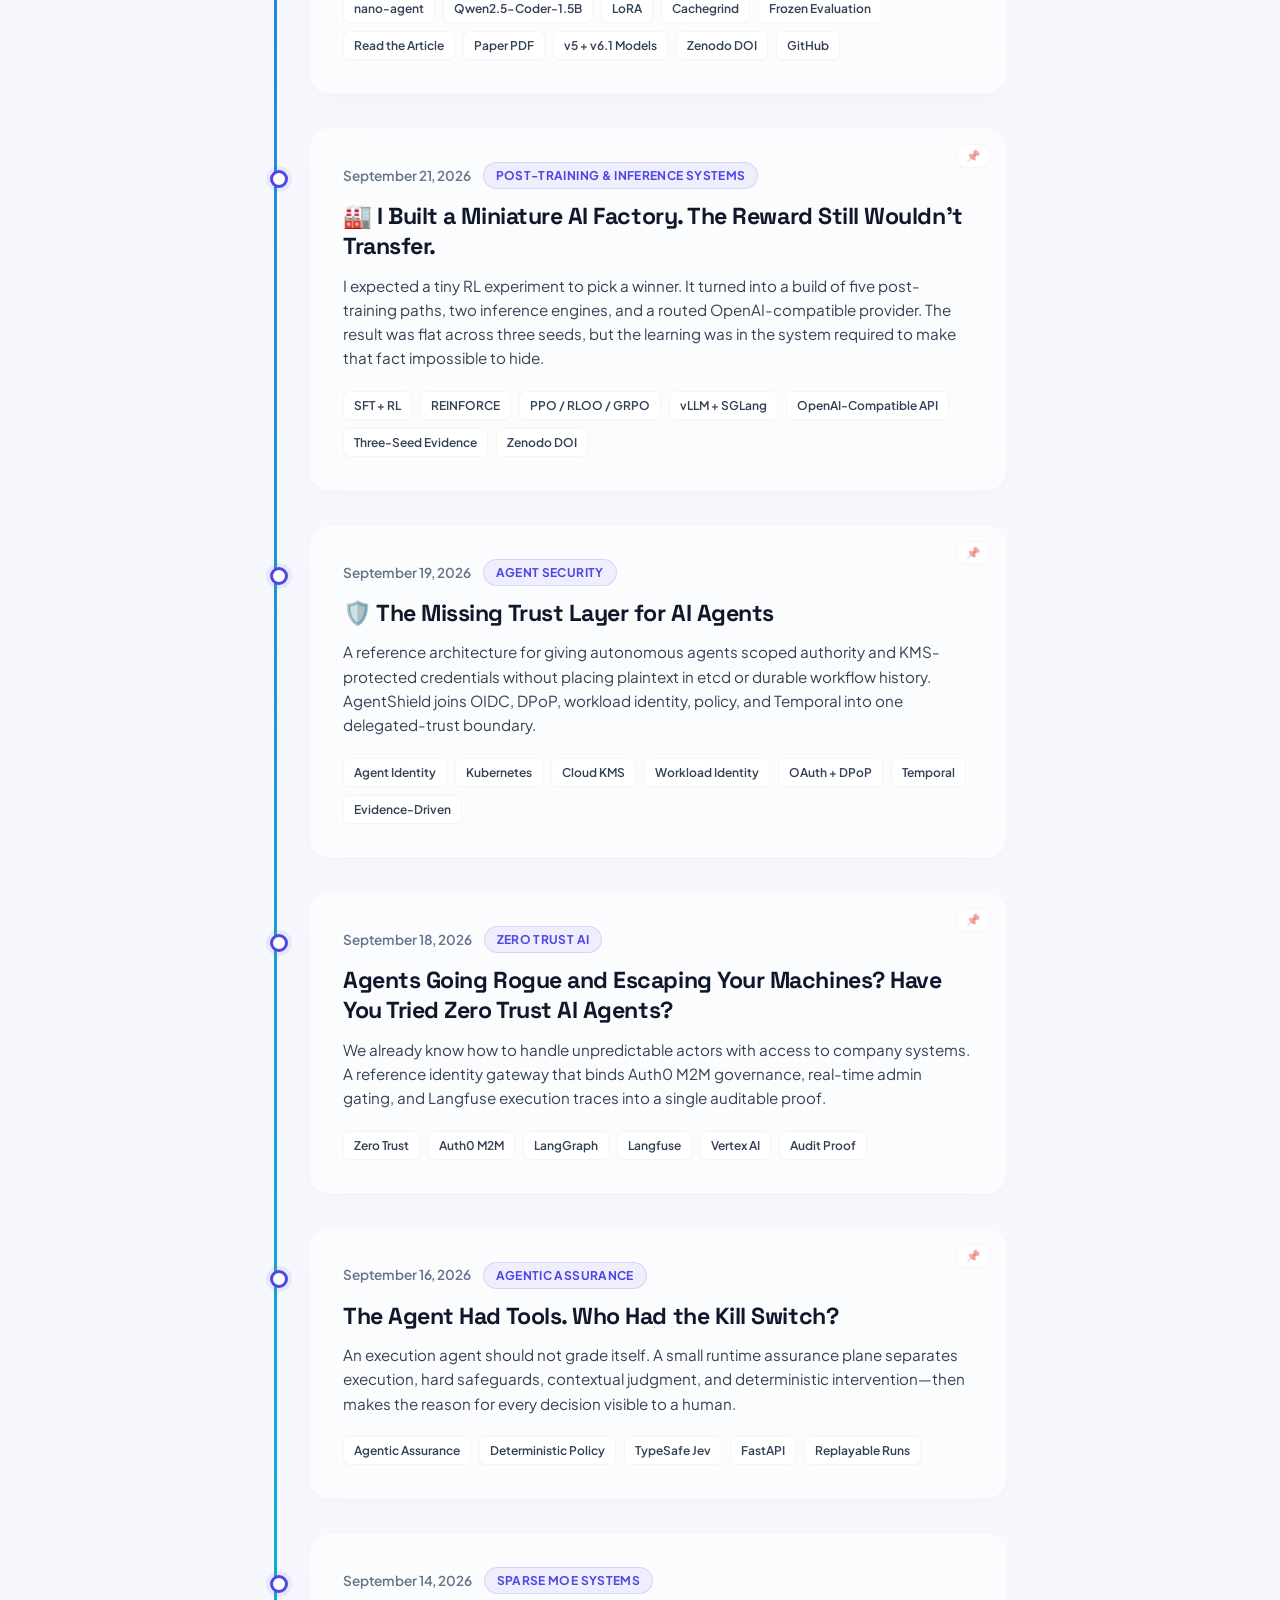
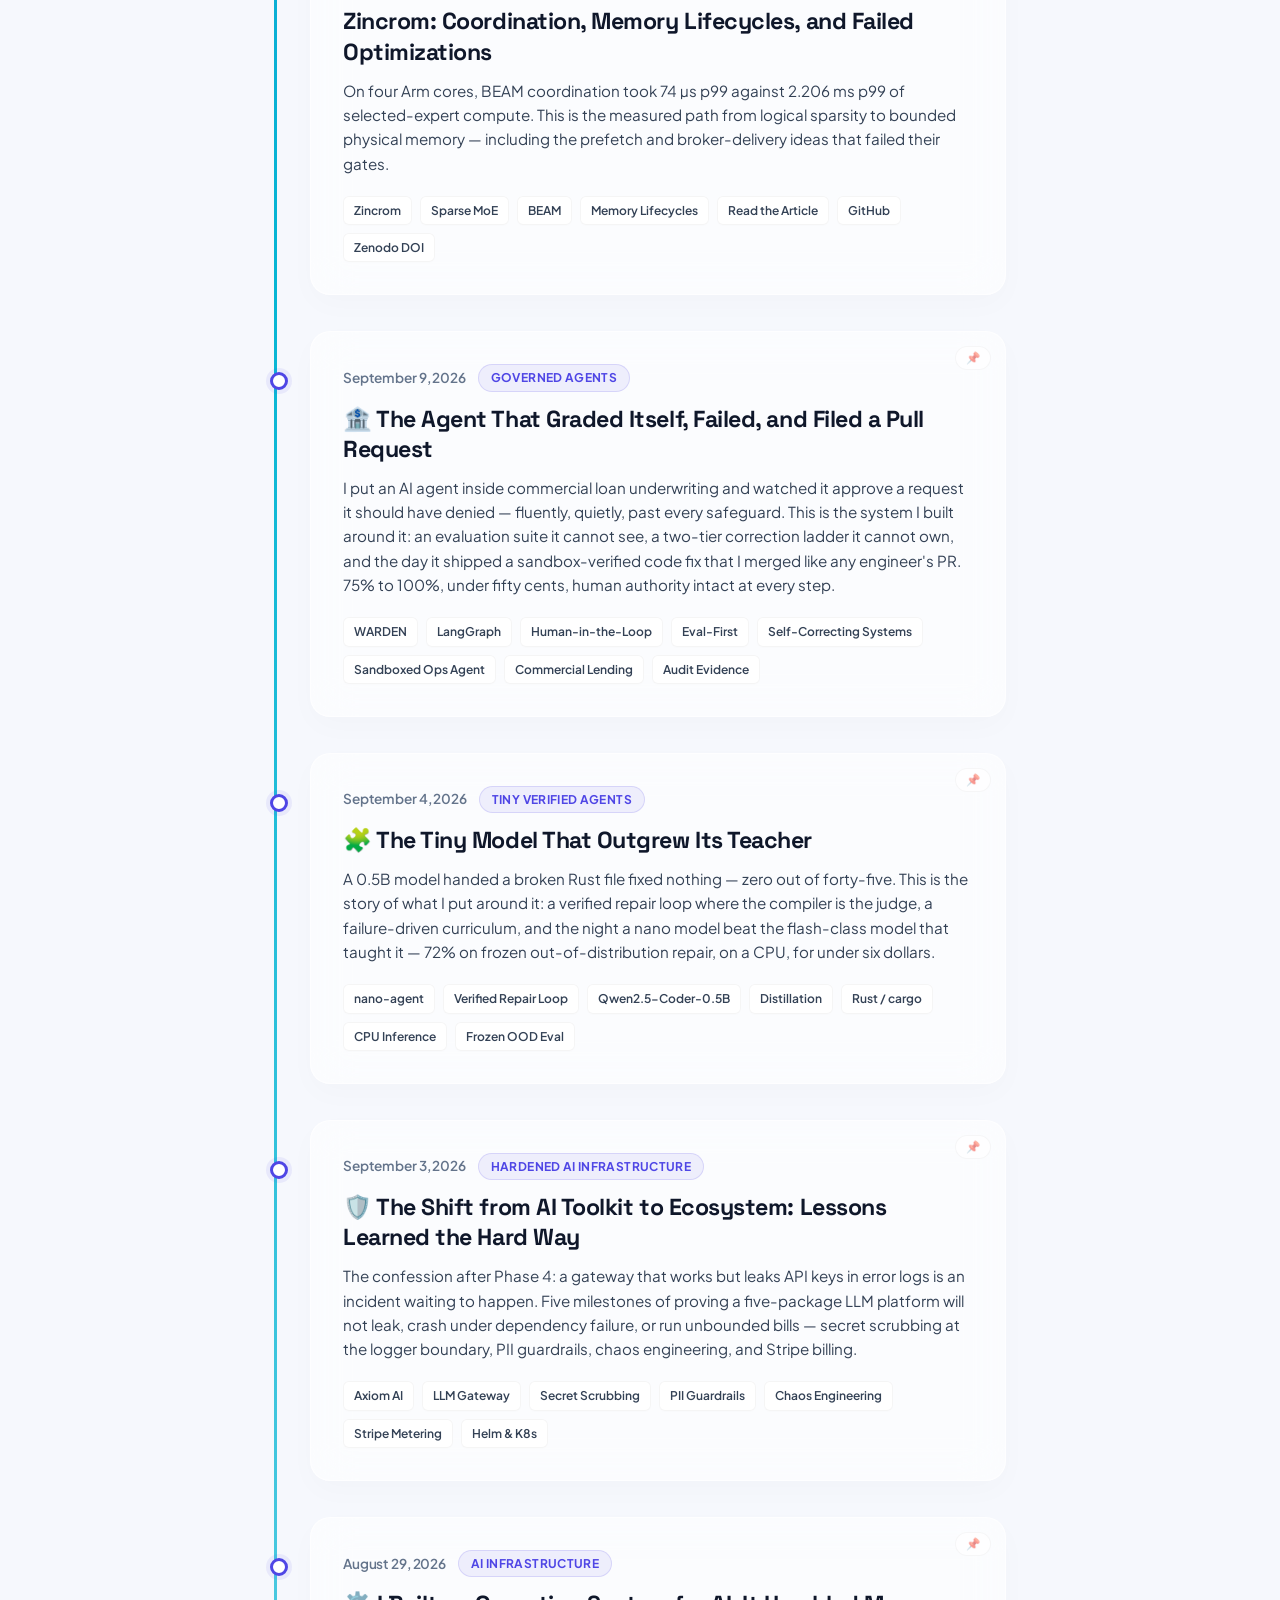
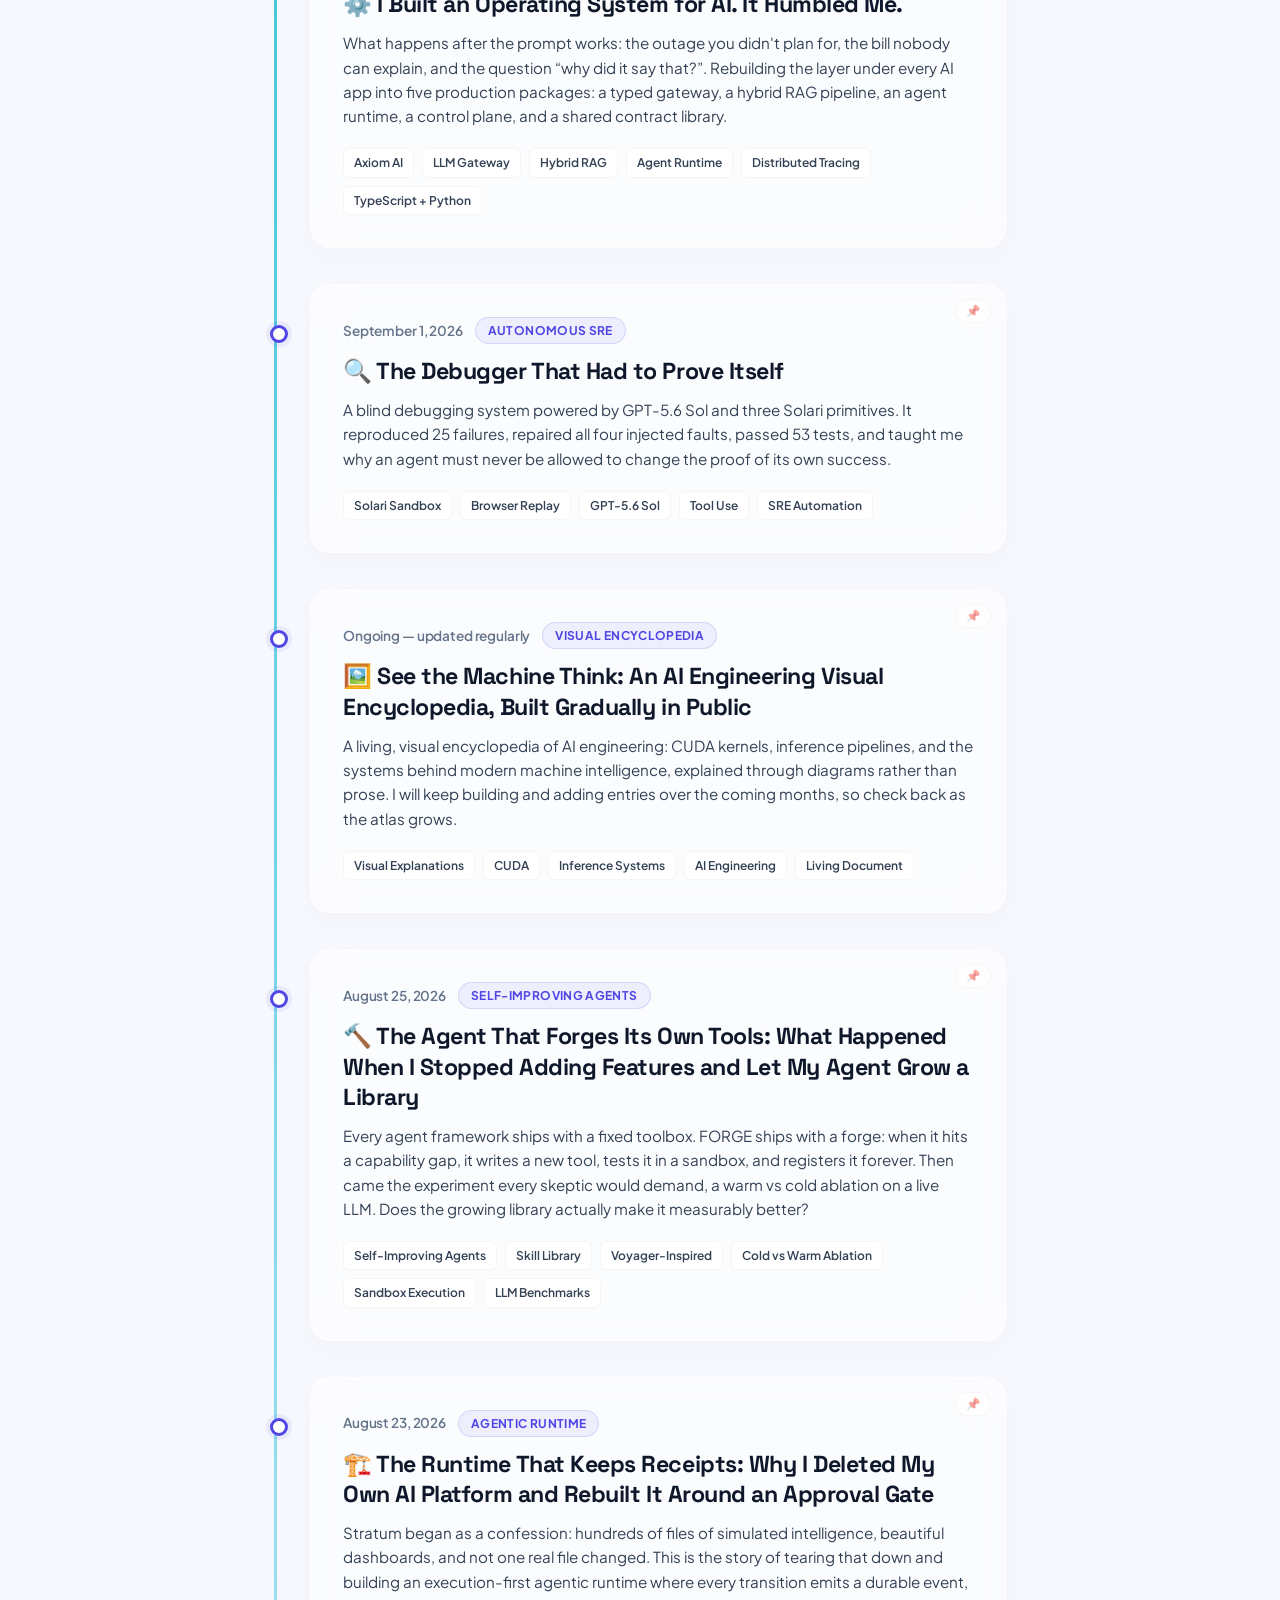
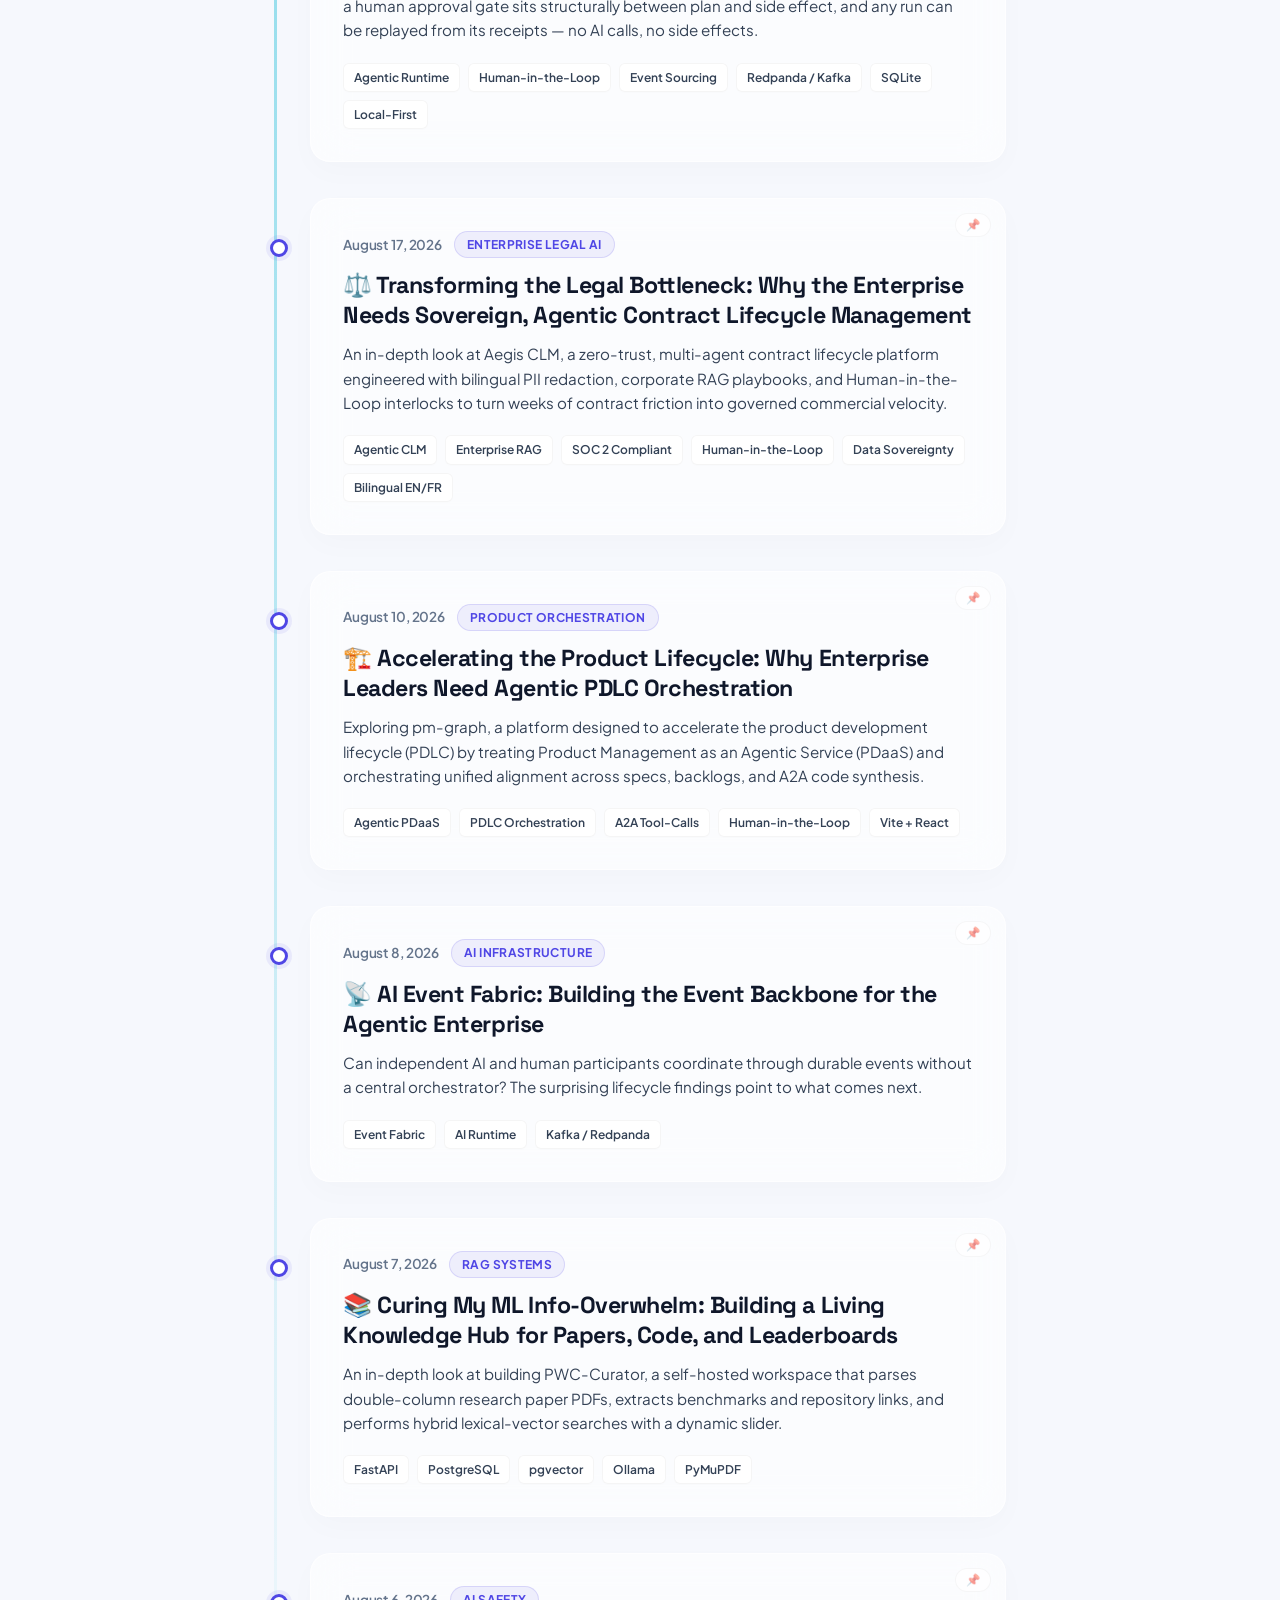
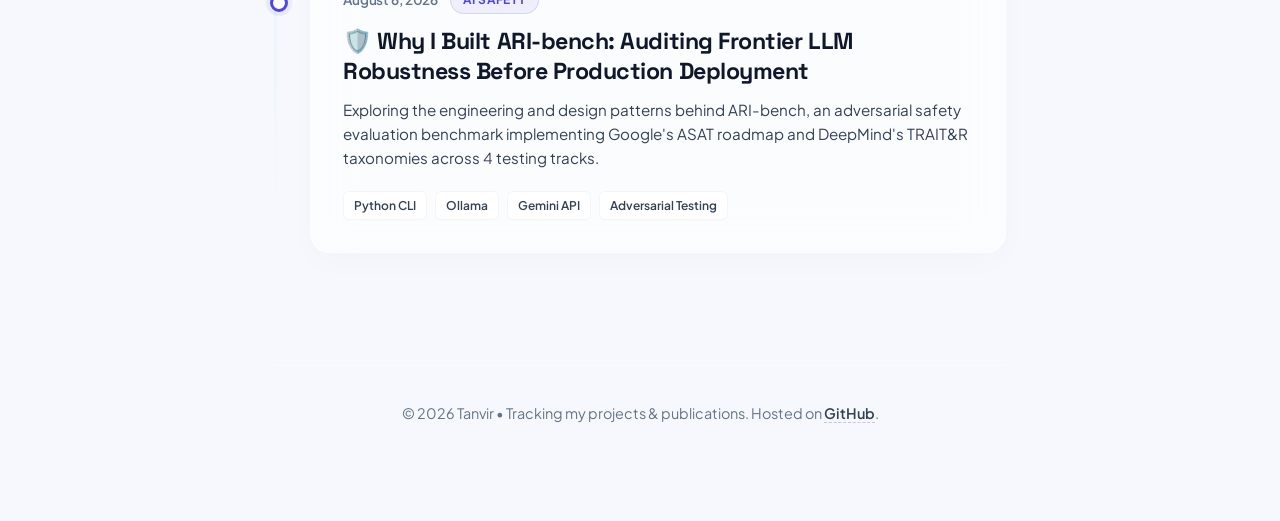
==== commit 2487ff5e: "Publish Agora article with dark theme and budget allocation chart" ====
--- a/index.html
+++ b/index.html
@@ -408,6 +408,13 @@
             <h2 class="section-title">Timeline & Publications</h2>
 
             <div class="timeline">
+                <a href="agora/" class="article-card" id="agora-agent-economy">
+                    <div class="article-meta"><span class="article-date">October 30, 2026</span><span class="article-category">Agent Economics</span></div>
+                    <h3 class="article-title">What Should an AI Agent Earn for Shipping Code?</h3>
+                    <p class="article-desc">Inside Agora: a token budget for each agent, real pytest results as ground truth, and a banker that reallocates spend by verified progress. The deterministic experiment found one tight-budget win; live-model results show where the evidence stops.</p>
+                    <div class="tech-tags"><span class="tech-tag">Multi-Agent</span><span class="tech-tag">Pytest</span><span class="tech-tag">Token Budgets</span><span class="tech-tag">Reproducible Runs</span></div>
+                </a>
+
                 <a href="cinderlog/" class="article-card" id="cinderlog-flight-recorder">
                     <div class="article-meta"><span class="article-date">October 19, 2026</span><span class="article-category">Agent Evidence</span></div>
                     <h3 class="article-title">The Agent Ran Successfully. Can You Prove What Happened?</h3>
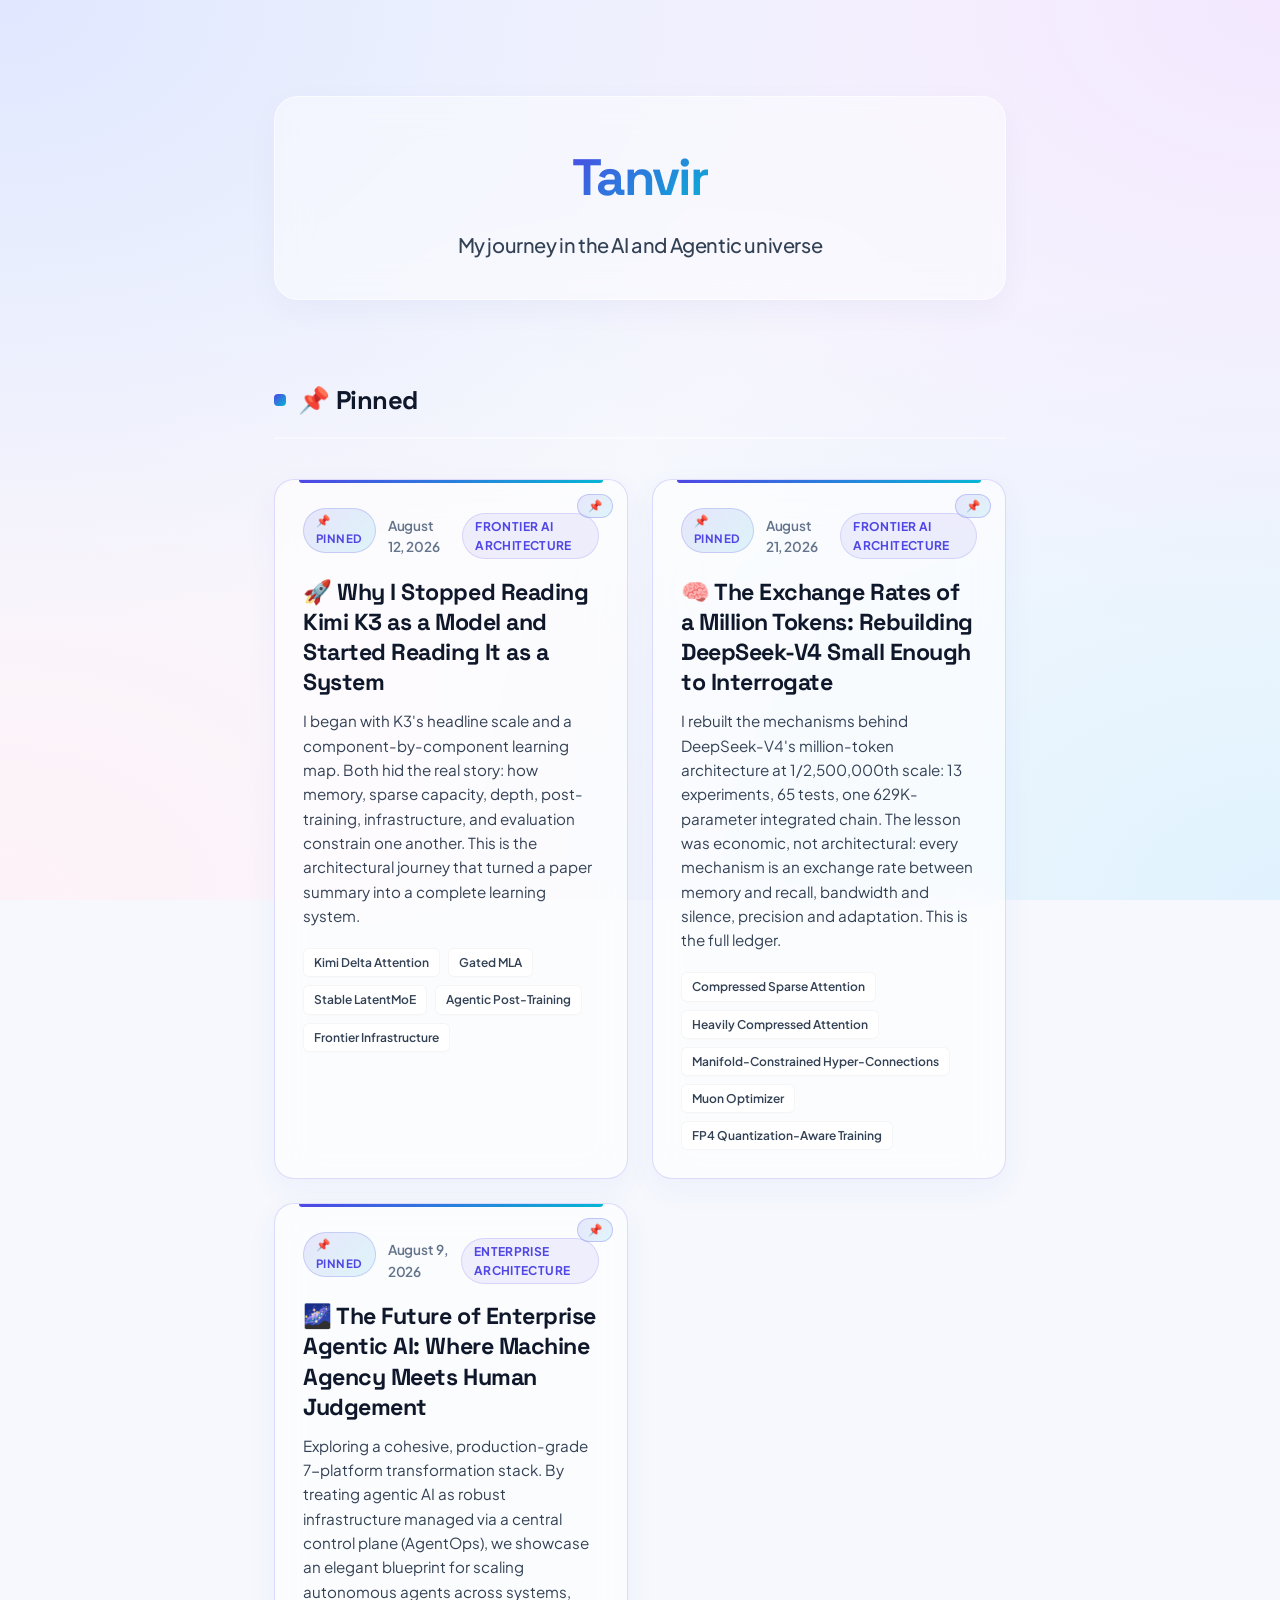
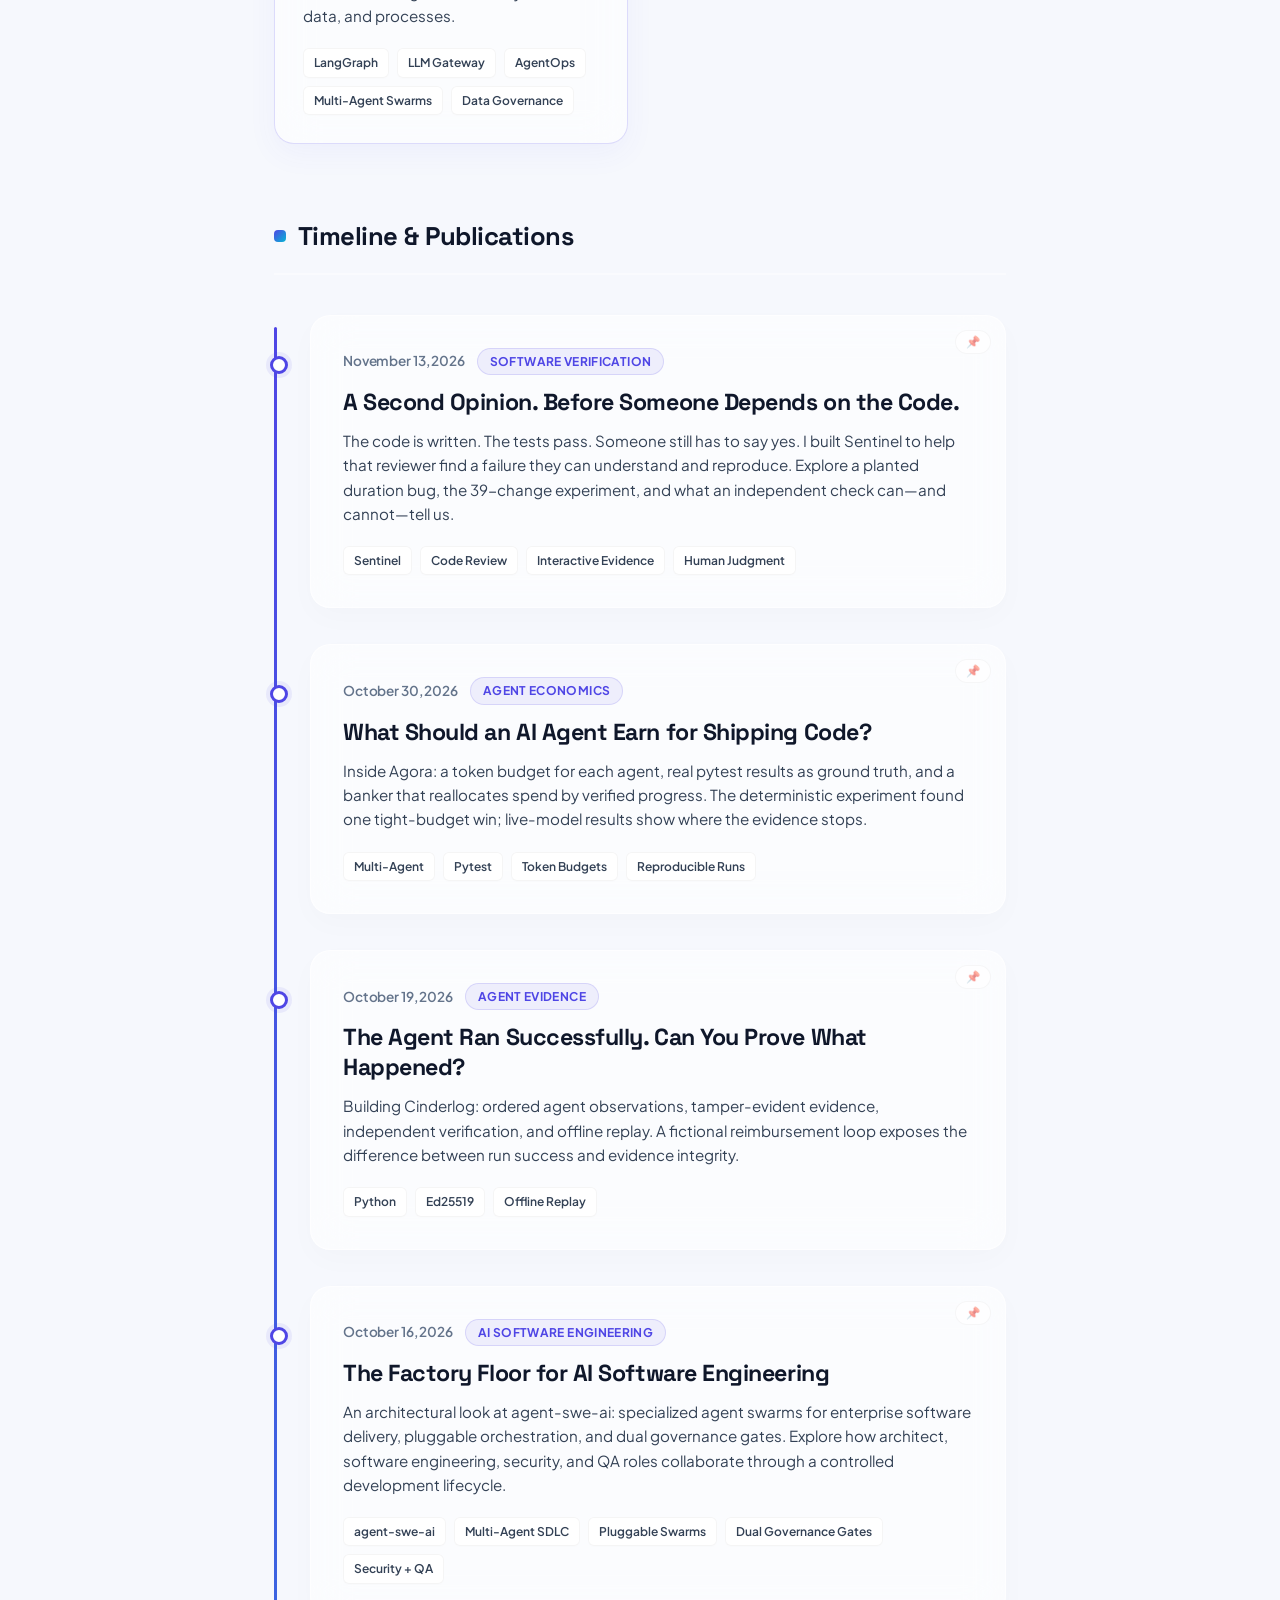
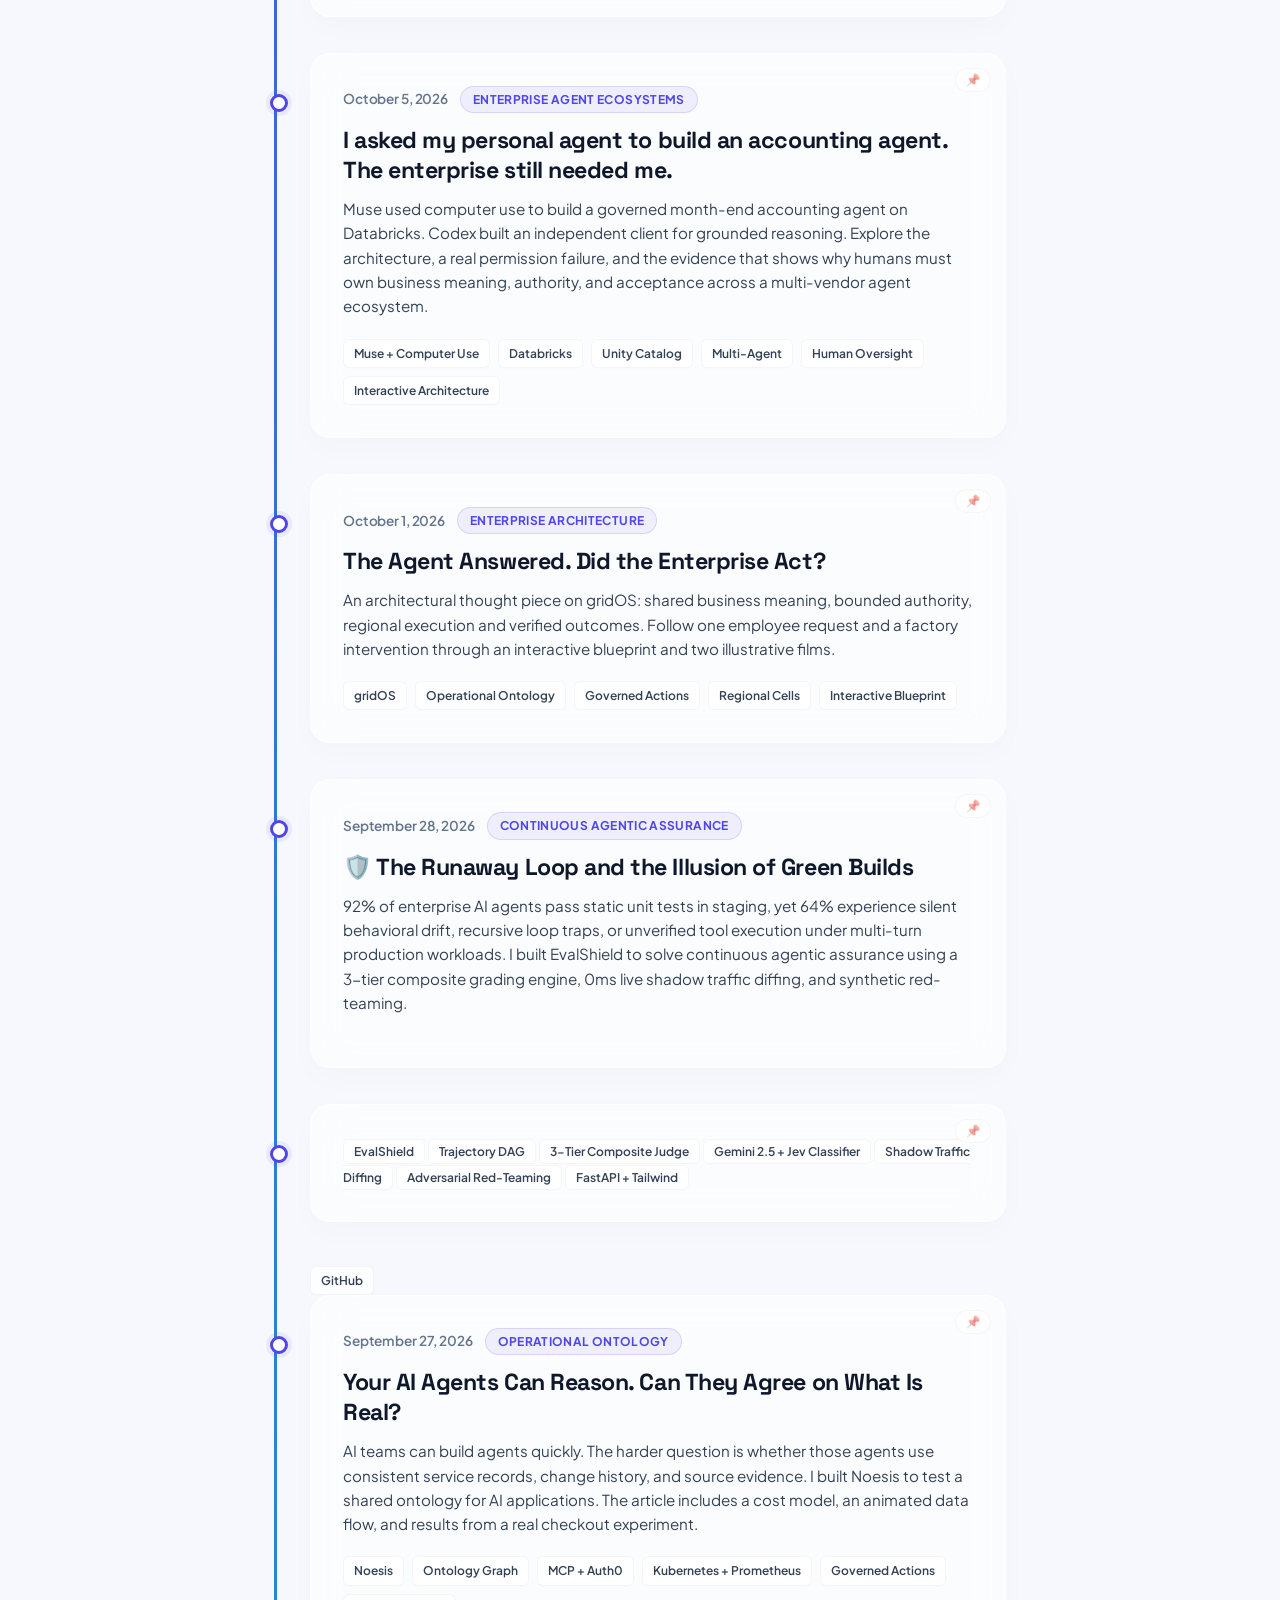
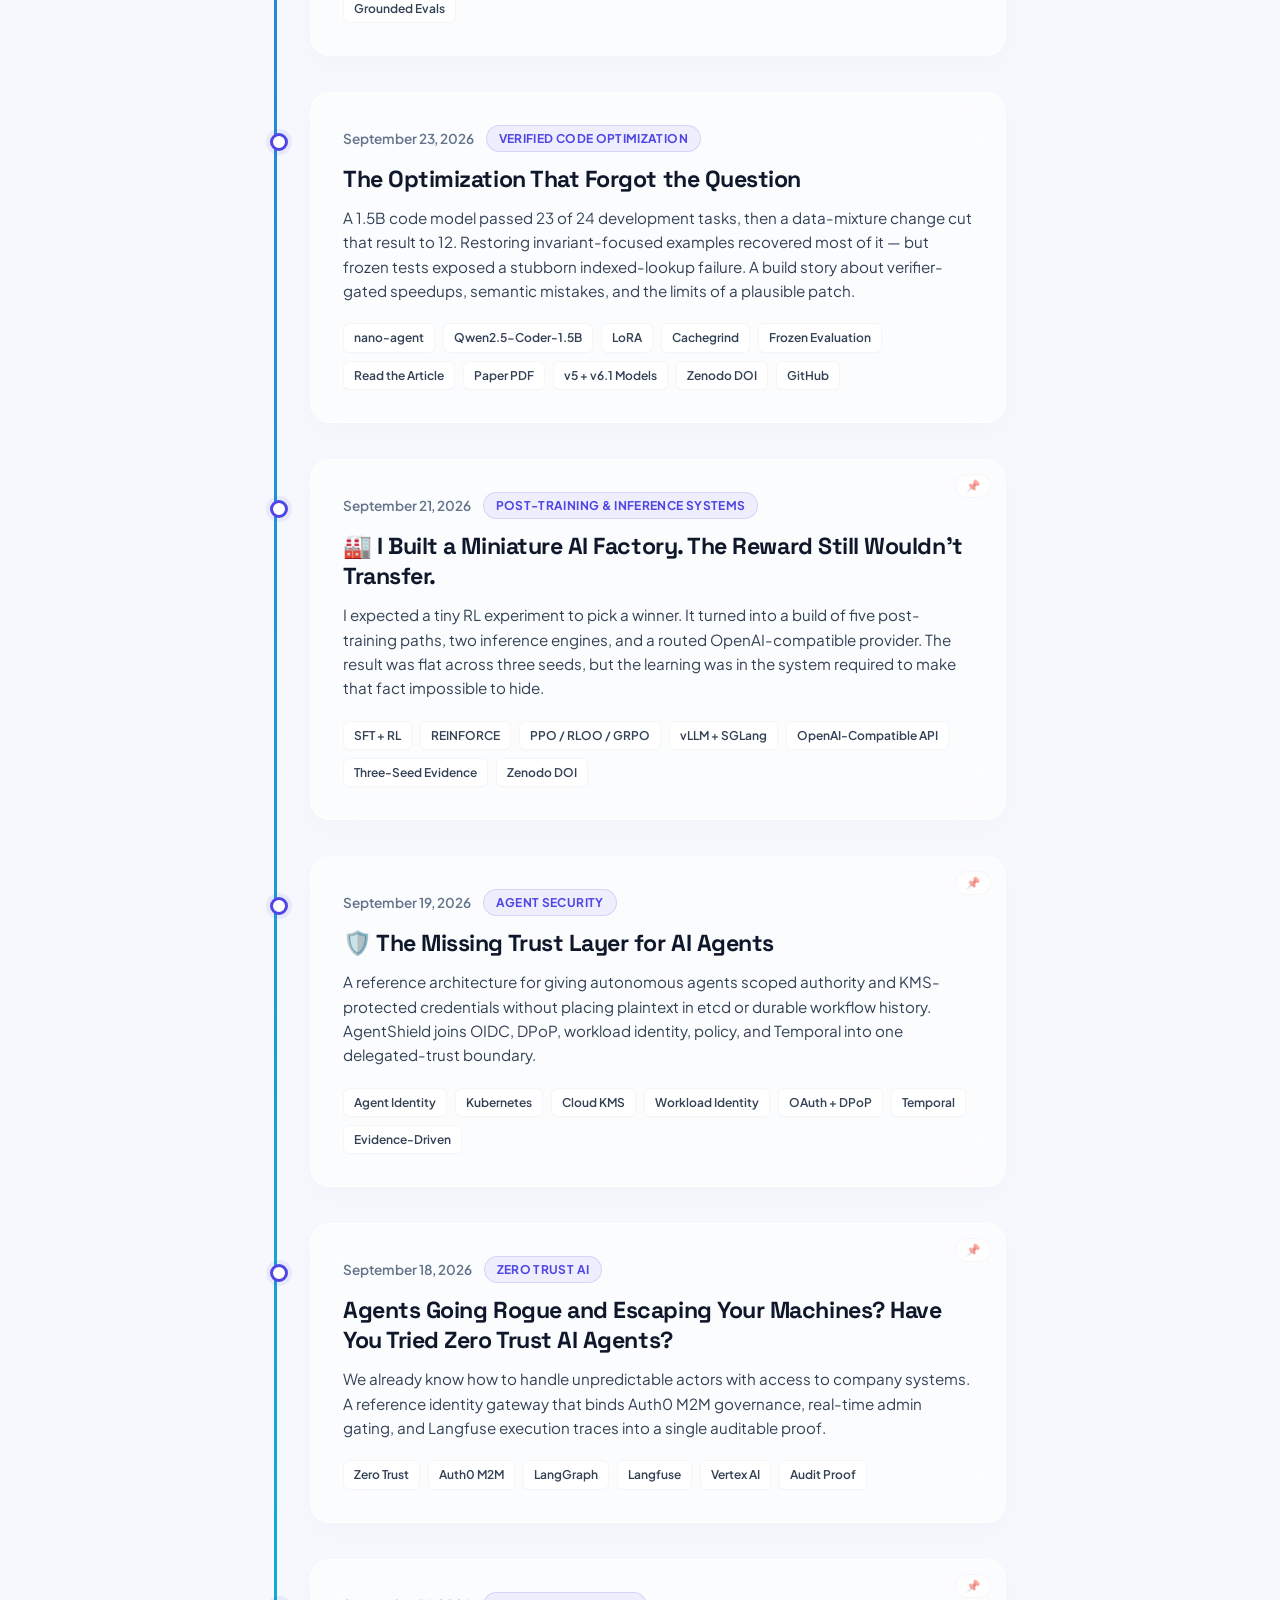
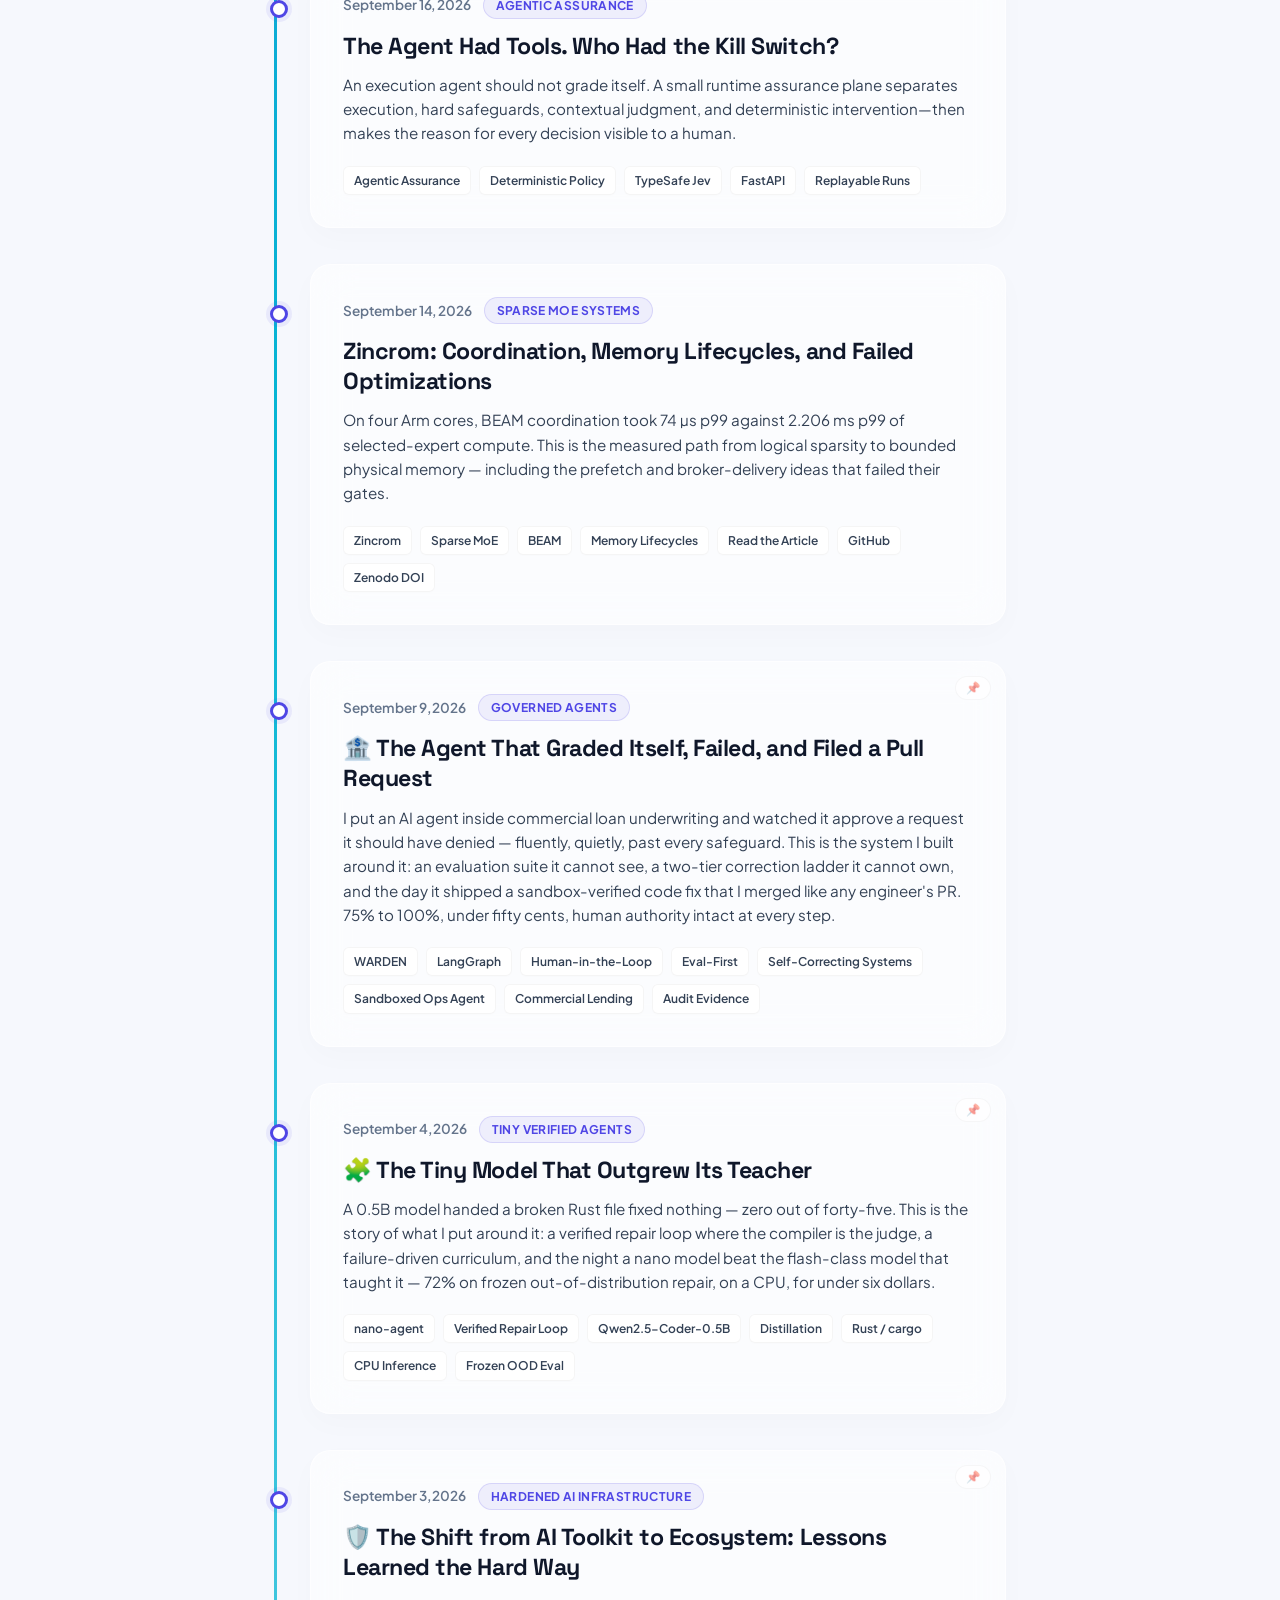
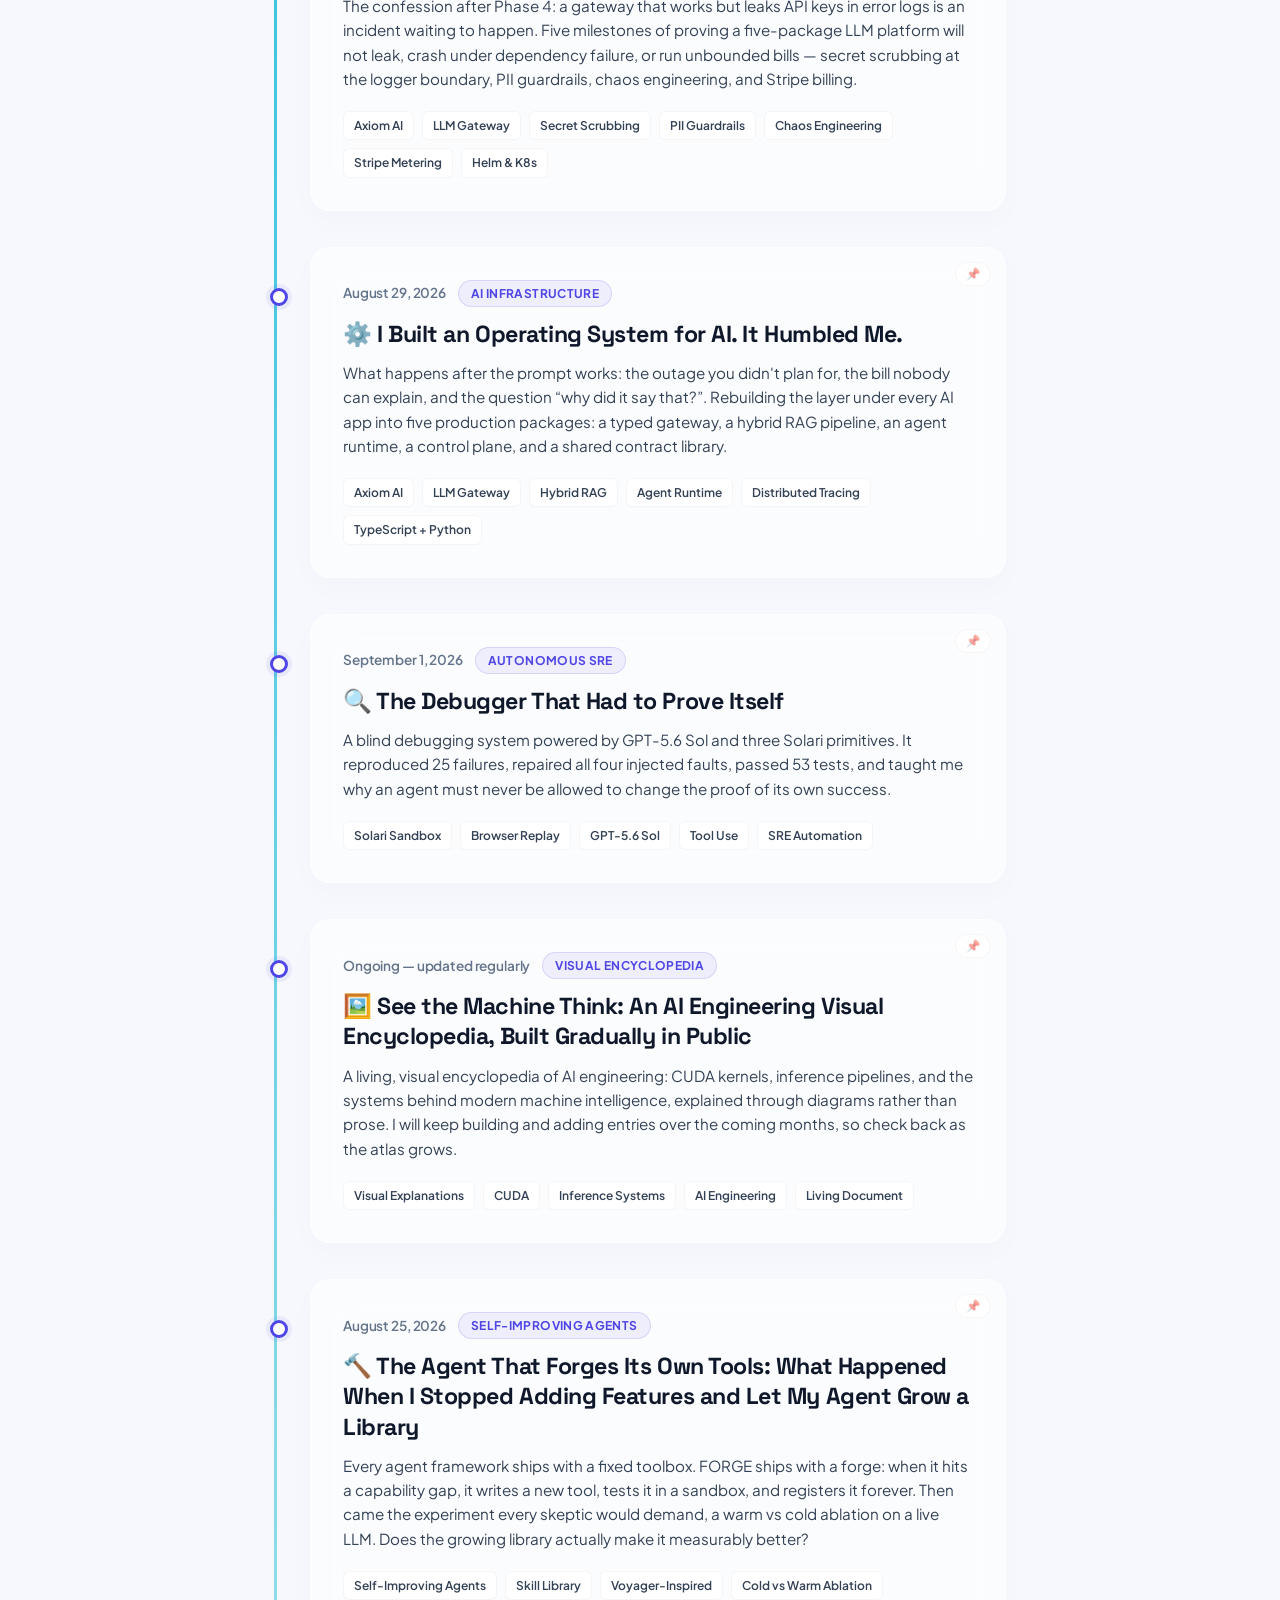
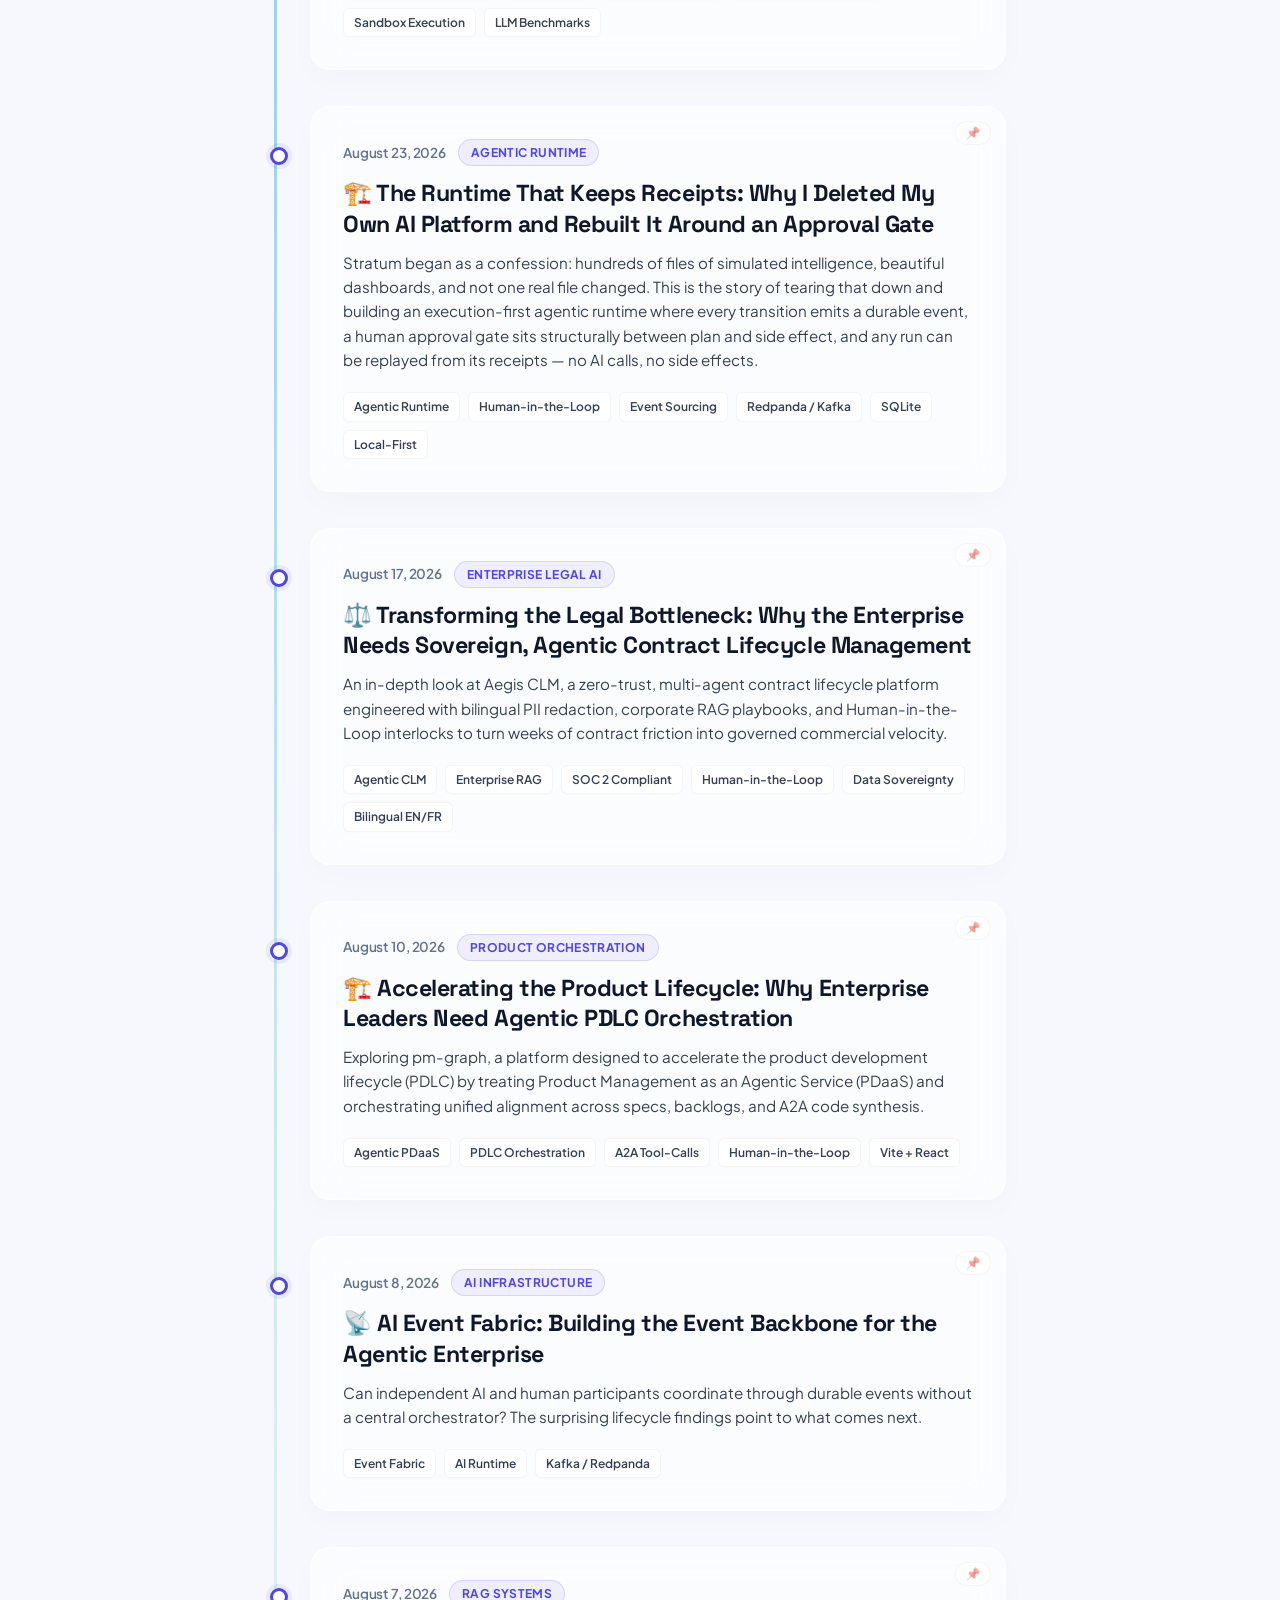
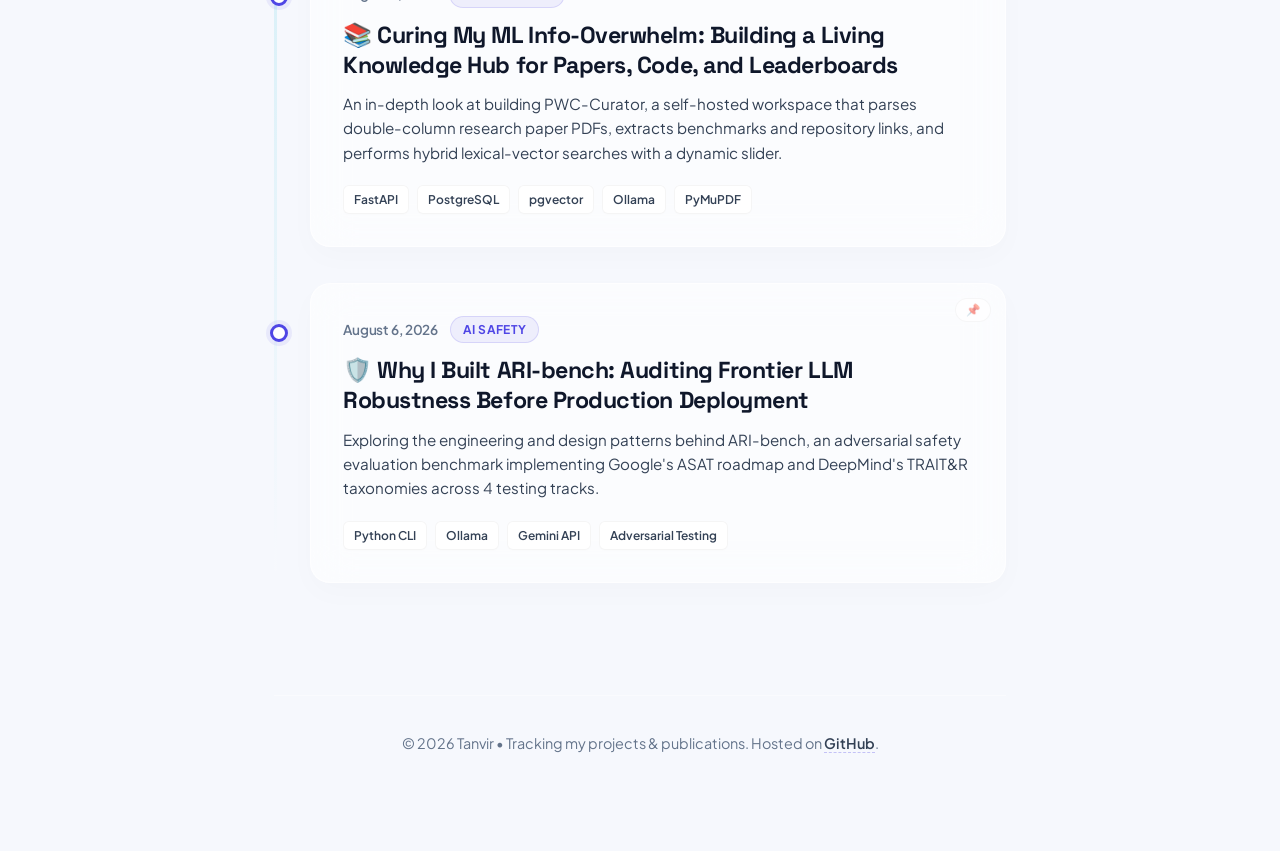
==== commit 314eb7d3: "docs: add Sentinel publication to the blog timeline" ====
--- a/index.html
+++ b/index.html
@@ -408,6 +408,13 @@
             <h2 class="section-title">Timeline & Publications</h2>
 
             <div class="timeline">
+                <a href="https://mailtotanvir.github.io/sentinel/BLOG_POST.html" class="article-card" id="sentinel-second-opinion">
+                    <div class="article-meta"><span class="article-date">November 13, 2026</span><span class="article-category">Software Verification</span></div>
+                    <h3 class="article-title">A Second Opinion. Before Someone Depends on the Code.</h3>
+                    <p class="article-desc">The code is written. The tests pass. Someone still has to say yes. I built Sentinel to help that reviewer find a failure they can understand and reproduce. Explore a planted duration bug, the 39-change experiment, and what an independent check can—and cannot—tell us.</p>
+                    <div class="tech-tags"><span class="tech-tag">Sentinel</span><span class="tech-tag">Code Review</span><span class="tech-tag">Interactive Evidence</span><span class="tech-tag">Human Judgment</span></div>
+                </a>
+
                 <a href="agora/" class="article-card" id="agora-agent-economy">
                     <div class="article-meta"><span class="article-date">October 30, 2026</span><span class="article-category">Agent Economics</span></div>
                     <h3 class="article-title">What Should an AI Agent Earn for Shipping Code?</h3>
